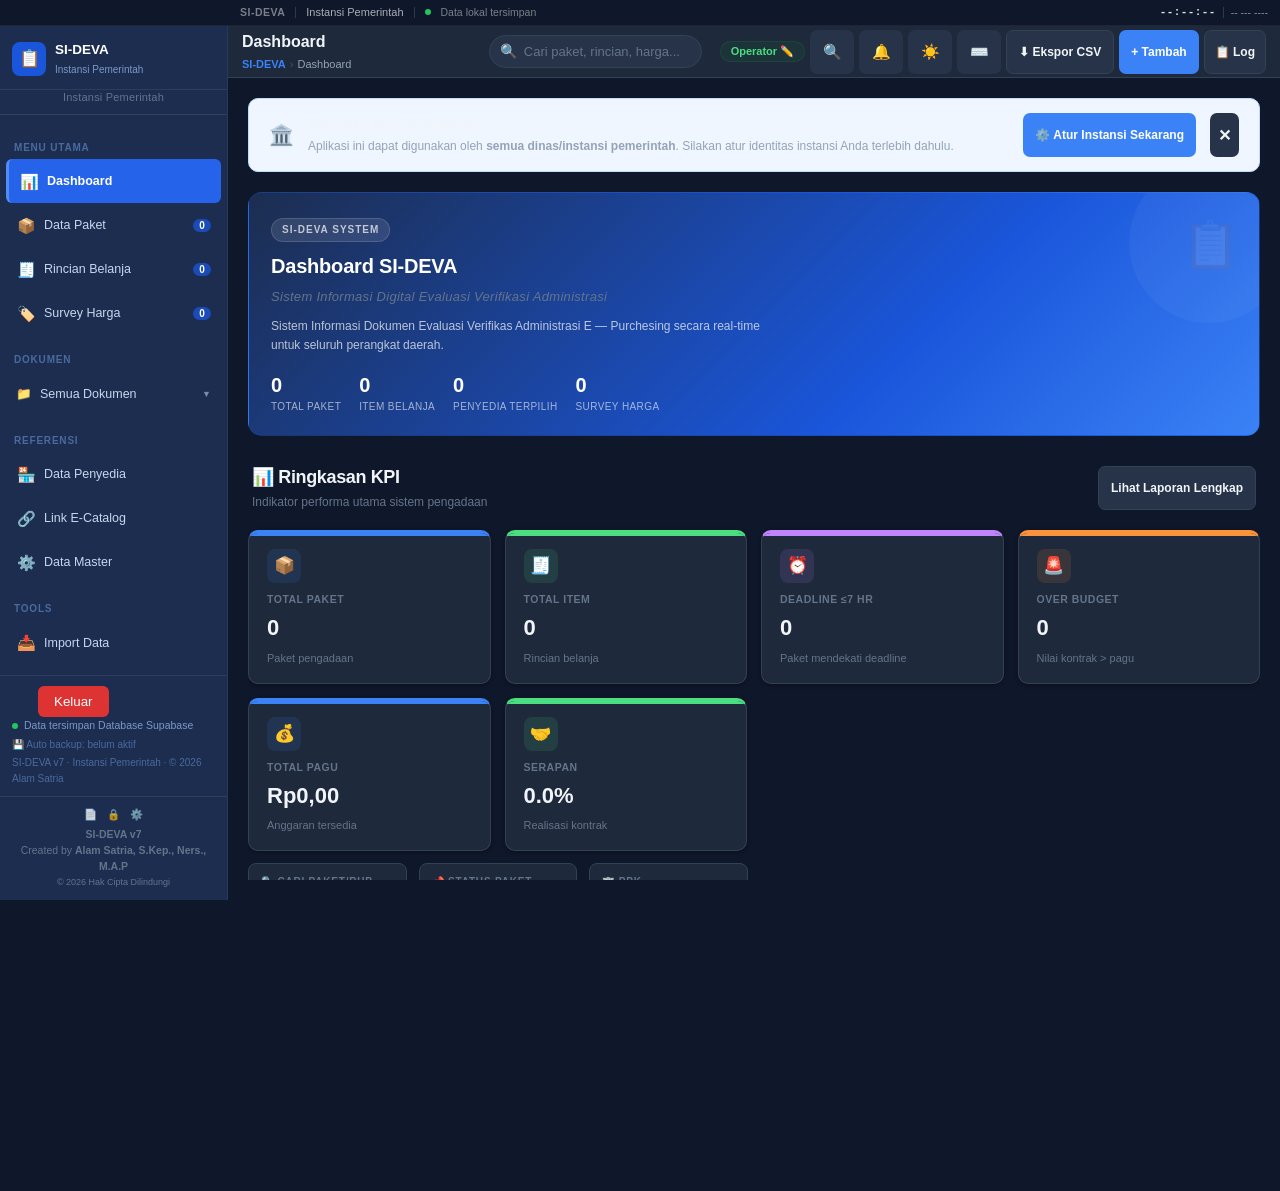
==== sideva-8/index.html @ c5cf5177 "Add files via upload" ====
<!DOCTYPE html>
<html lang="id">
<head>
  <meta charset="UTF-8">
  <meta name="viewport" content="width=device-width, initial-scale=1.0, viewport-fit=cover">
  <title>SI-DEVA — Sistem Informasi Digital Evaluasi Verifikasi Administrasi E-Purchesing</title>
  <link rel="icon" href="data:image/svg+xml,<svg xmlns='http://www.w3.org/2000/svg' viewBox='0 0 100 100'><text y='.9em' font-size='90'>📋</text></svg>">

  <!-- ── Google Fonts ───────────────────────────────────────── -->
  <link rel="preconnect" href="https://fonts.googleapis.com">
  <link rel="preconnect" href="https://fonts.gstatic.com" crossorigin>
  <link href="https://fonts.googleapis.com/css2?family=Cormorant+Garamond:ital,wght@0,300;0,400;0,500;0,600;0,700;1,400;1,600&family=Cinzel:wght@400;500;600;700;900&family=DM+Sans:ital,opsz,wght@0,9..40,300;0,9..40,400;0,9..40,500;0,9..40,600;1,9..40,300&family=JetBrains+Mono:wght@300;400;500&family=Plus+Jakarta+Sans:ital,wght@0,300;0,400;0,500;0,600;0,700;1,300;1,400;1,500;1,600;1,700&display=swap" rel="stylesheet">

  <!-- ── Third-party libs ───────────────────────────────────── -->
  <script src="https://cdn.jsdelivr.net/npm/chart.js@4.4.1/dist/chart.umd.min.js"></script>

  <!-- ── App stylesheet ────────────────────────────────────── -->
  <link rel="stylesheet" href="style.css">

<style>
/* ── Patch tambahan: stat-card color, action-btn, PPK modal fix ─ */
#stats-grid .stat-card:nth-child(4n+1) { border-top: 3px solid var(--accent-blue); }
#stats-grid .stat-card:nth-child(4n+2) { border-top: 3px solid var(--accent-green); }
#stats-grid .stat-card:nth-child(4n+3) { border-top: 3px solid var(--accent-purple); }
#stats-grid .stat-card:nth-child(4n+4) { border-top: 3px solid var(--accent-orange); }
#stats-grid > div {
  background: var(--surface); border-radius: var(--radius-lg);
  border: 1px solid var(--border); box-shadow: var(--shadow-sm);
  padding: 16px 18px; position: relative; overflow: hidden;
  -webkit-transition: box-shadow .18s ease, -webkit-transform .18s ease;
  transition: box-shadow .18s ease, transform .18s ease;
}
#stats-grid > div:hover { box-shadow: var(--shadow); -webkit-transform: translateY(-1px); transform: translateY(-1px); }
#stats-grid > div .stat-num, #stats-grid > div .stat-val,
#stats-grid > div [class*="num"], #stats-grid > div [class*="val"] {
  font-size: 22px !important; font-weight: 800 !important; color: var(--text) !important;
}
.hero-stat-num { font-family: var(--font-body); }
#recent-paket .recent-item, #recent-paket > div { padding: 10px 0; border-bottom: 1px solid var(--border); font-size: 12.5px; }
#bidang-summary .bidang-row, #bidang-summary > div { padding: 8px 0; border-bottom: 1px solid var(--border); display: flex; justify-content: space-between; font-size: 12.5px; }
.action-btn, button.btn-action {
  display: inline-flex; align-items: center; justify-content: center;
  width: 28px; height: 28px; border-radius: 6px;
  border: 1px solid var(--border); background: var(--surface);
  color: var(--text2); cursor: pointer; font-size: 13px; transition: all .15s ease;
}
.action-btn:hover { background: var(--surface3); }
.action-btn.danger:hover { background: var(--red-subtle); color: var(--red); border-color: var(--red); }
#tg-toggle-track { background: var(--border2) !important; }
#margin-dialog, .margin-dialog { background: var(--surface) !important; color: var(--text) !important; }
#modal-ppk {
  display: none; position: fixed; inset: 0; top: 0; right: 0; bottom: 0; left: 0;
  z-index: 1000; -webkit-overflow-scrolling: touch; overflow-y: auto;
  background: rgba(15,23,42,0.5); -webkit-backdrop-filter: blur(3px); backdrop-filter: blur(3px);
  align-items: flex-start; justify-content: center; padding: 20px 16px; box-sizing: border-box;
}
#modal-ppk.open { display: -webkit-flex; display: flex; }
#modal-ppk > .modal { width: 100%; max-width: 520px; margin: auto; box-sizing: border-box; max-height: calc(100vh - 40px); }
#modal-ppk .modal-body { overflow-y: auto; -webkit-overflow-scrolling: touch; }
#nomor-dialog { background: rgba(15,23,42,0.5) !important; }
#nomor-dialog > div { background: var(--surface) !important; color: var(--text) !important; border-radius: var(--radius-xl) !important; }
.doc-print-area, .cetak-area, [id*="content"] table { color: #111 !important; }
[title]:hover::after { content: none; }

/* ── Dashboard grid presisi 4 kolom ──────────────────────────── */
:root {
  --safe-top: env(safe-area-inset-top, 0px); --safe-bottom: env(safe-area-inset-bottom, 0px);
  --safe-left: env(safe-area-inset-left, 0px); --safe-right: env(safe-area-inset-right, 0px);
}
html, body { -webkit-text-size-adjust: 100%; -webkit-tap-highlight-color: transparent; overscroll-behavior-y: contain; }
.dashboard-filters {
  display: grid; grid-template-columns: repeat(6, minmax(0, 1fr));
  gap: 12px; margin-bottom: 18px; align-items: end;
}
.dashboard-filters .filter-card {
  background: var(--surface); border: 1px solid var(--border);
  border-radius: var(--radius-md, 8px); padding: 10px 12px; min-width: 0;
  display: flex; flex-direction: column; gap: 6px;
}
.dashboard-filters .filter-card .filter-label,
.dashboard-filters .filter-card label { font-size: 10px; font-weight: 700; letter-spacing: .08em; text-transform: uppercase; color: var(--text3, #64748b); }
.dashboard-filters .filter-card .form-control,
.dashboard-filters .filter-card select { width: 100%; height: 38px; font-size: 13px; -webkit-appearance: none; appearance: none; }
.dashboard-filters .filter-reset-btn { width: 100%; height: 38px; border-radius: 8px; font-size: 12px; font-weight: 700; cursor: pointer; touch-action: manipulation; }
#stats-grid { display: grid; grid-template-columns: repeat(4, minmax(0, 1fr)); gap: 14px; margin-bottom: 18px; }
#stats-grid > .stat-card, #stats-grid > div { min-height: 110px; display: flex; flex-direction: column; justify-content: center; padding: 16px 18px !important; border-radius: 10px; }
.chart-grid { display: grid; grid-template-columns: repeat(4, minmax(0, 1fr)); gap: 14px; margin-bottom: 18px; }
.chart-grid > .card { min-height: 320px; display: flex; flex-direction: column; }
.chart-grid .card-body { flex: 1; }
.chart-grid .chart-container { position: relative; width: 100%; height: 240px; }
.quick-menu-grid { display: grid; grid-template-columns: repeat(4, minmax(0, 1fr)); gap: 14px; margin-bottom: 18px; }

/* ── Dash Bottom — Detail Anggaran & Deadline ──────────────── */
.dash-bottom { margin-top: 28px; padding-top: 24px; border-top: 1px solid var(--border); }
.dash-bottom-title { font-size: 14px; font-weight: 800; letter-spacing: .04em; text-transform: uppercase; color: var(--text); margin: 0 0 14px; display: flex; align-items: center; gap: 8px; }
.dash-bottom-title::before { content: ""; width: 4px; height: 16px; background: var(--accent-blue, #2563eb); border-radius: 2px; }
.dash-bottom-filterbar { display: flex; flex-wrap: wrap; align-items: center; gap: 10px; background: var(--surface); border: 1px solid var(--border); border-radius: 10px; padding: 10px 14px; margin-bottom: 14px; }
.dash-bottom-filterbar select { height: 34px; font-size: 12px; padding: 0 28px 0 10px; border: 1px solid var(--border); border-radius: 6px; background: var(--surface); -webkit-appearance: none; appearance: none; min-width: 160px; }
.dash-bottom-filterbar .dbf-reset { height: 34px; padding: 0 14px; font-size: 11px; font-weight: 700; border: 1px solid var(--border); background: var(--surface); border-radius: 6px; cursor: pointer; }
.dash-bottom-filterbar .dbf-count { margin-left: auto; font-size: 11px; font-weight: 700; color: var(--text2); }
.dash-bottom-stats { display: grid; grid-template-columns: repeat(6, minmax(0, 1fr)); gap: 10px; margin-bottom: 14px; }
.dash-bottom-stats .dbs-card { background: var(--surface); border: 1px solid var(--border); border-radius: 8px; padding: 12px 14px; min-height: 70px; display: flex; flex-direction: column; justify-content: center; gap: 4px; }
.dash-bottom-stats .dbs-lbl { font-size: 9px; font-weight: 800; letter-spacing: .08em; text-transform: uppercase; color: var(--text3); }
.dash-bottom-stats .dbs-val { font-size: 14px; font-weight: 800; color: var(--text); font-variant-numeric: tabular-nums; }
.dash-bottom-stats .dbs-val.pos { color: #15803d; }
.dash-bottom-stats .dbs-val.neg { color: #b91c1c; }
.dash-bottom-chart { background: var(--surface); border: 1px solid var(--border); border-radius: 10px; padding: 16px; margin-bottom: 14px; }
.dash-bottom-chart .dbc-head { display: flex; align-items: center; justify-content: space-between; gap: 8px; margin-bottom: 12px; }
.dash-bottom-chart .dbc-title { font-size: 12px; font-weight: 800; letter-spacing: .04em; text-transform: uppercase; }
.dash-bottom-chart .dbc-canvas-wrap { position: relative; width: 100%; height: 280px; }
.dash-deadline { background: linear-gradient(135deg, #991b1b 0%, #7f1d1d 100%); color: #fff; border-radius: 12px; padding: 16px; box-shadow: 0 8px 24px -12px rgba(127,29,29,.5); }
.dash-deadline .dd-head { display: flex; align-items: center; gap: 8px; font-size: 12px; font-weight: 800; letter-spacing: .12em; text-transform: uppercase; padding-bottom: 10px; margin-bottom: 12px; border-bottom: 1px solid rgba(255,255,255,.15); }
.dash-deadline .dd-head .dd-dot { width: 8px; height: 8px; border-radius: 50%; background: #fff; animation: dd-pulse 1.6s ease-in-out infinite; }
@keyframes dd-pulse { 0%,100%{opacity:1;transform:scale(1);} 50%{opacity:.4;transform:scale(.85);} }
.dash-deadline .dd-grid { display: grid; grid-template-columns: repeat(3, minmax(0, 1fr)); gap: 8px; }
.dash-deadline .dd-item { display: flex; align-items: center; gap: 8px; background: rgba(255,255,255,.10); border: 1px solid rgba(255,255,255,.12); border-radius: 8px; padding: 8px 10px; font-size: 11px; font-weight: 600; cursor: pointer; transition: background .15s ease; min-width: 0; }
.dash-deadline .dd-item:hover { background: rgba(255,255,255,.18); }
.dash-deadline .dd-item.upcoming { background: #f59e0b; color: #1f2937; border-color: #f59e0b; }
.dash-deadline .dd-item .dd-badge { flex-shrink: 0; background: #fff; color: #991b1b; font-size: 9px; font-weight: 900; letter-spacing: .04em; padding: 3px 6px; border-radius: 4px; white-space: nowrap; }
.dash-deadline .dd-item.upcoming .dd-badge { background: #1f2937; color: #fff; }
.dash-deadline .dd-item .dd-name { overflow: hidden; text-overflow: ellipsis; white-space: nowrap; }
.dash-deadline .dd-empty { text-align: center; padding: 18px; font-size: 12px; opacity: .8; }

/* ── Responsive overrides ──────────────────────────────────── */
@media (max-width: 1024px) {
  .dashboard-filters { grid-template-columns: repeat(3, minmax(0,1fr)); }
  #stats-grid        { grid-template-columns: repeat(2, minmax(0,1fr)); }
  .chart-grid        { grid-template-columns: repeat(2, minmax(0,1fr)); }
  .quick-menu-grid   { grid-template-columns: repeat(2, minmax(0,1fr)); }
  .dash-bottom-stats { grid-template-columns: repeat(3, minmax(0,1fr)); }
  .dash-deadline .dd-grid { grid-template-columns: repeat(2, minmax(0,1fr)); }
}
@media (max-width: 640px) {
  .dashboard-filters { grid-template-columns: repeat(2, minmax(0,1fr)); gap: 8px; }
  .dashboard-filters .filter-card:last-child { grid-column: 1 / -1; }
  #stats-grid        { grid-template-columns: repeat(2, minmax(0,1fr)); gap: 10px; }
  #stats-grid > div  { min-height: 92px; padding: 12px 14px !important; }
  .chart-grid        { grid-template-columns: 1fr; }
  .chart-grid .chart-container { height: 220px; }
  .quick-menu-grid   { grid-template-columns: repeat(2, minmax(0,1fr)); gap: 10px; }
  .dash-bottom-stats { grid-template-columns: repeat(2, minmax(0,1fr)); }
  .dash-bottom-chart .dbc-canvas-wrap { height: 240px; }
  .dash-deadline .dd-grid { grid-template-columns: 1fr; }
}
@supports (padding: max(0px)) {
  .main, .main-content, main.main { padding-bottom: max(20px, var(--safe-bottom)) !important; }
}
@supports (-webkit-touch-callout: none) {
  select, input, textarea { font-size: 16px !important; }
  .dashboard-filters .filter-card .filter-label { font-size: 10px !important; }
}
@media (hover: none) and (pointer: coarse) {
  button, .nav-item, .quick-menu-card, .filter-reset-btn, .dbf-reset, .action-btn { min-height: 44px; }
}
body, .main, #page-dashboard { overflow-x: hidden; }
#page-dashboard { -webkit-overflow-scrolling: touch; }
</style>
</head>
<body>

<!-- ════════════════════════════════════════════════════════════
     TOAST CONTAINER
     ════════════════════════════════════════════════════════════ -->
<div class="toast-container" id="toastContainer"></div>

<!-- ══ STATUS BAR (jam, tanggal, instansi) ══════════════════════════ -->
<div id="status-bar">
  <div class="sb-left">
    <span class="sb-app-label">SI-DEVA</span>
    <div class="sb-separator"></div>
    <span class="sb-instansi" id="sb-instansi-label">Instansi Pemerintah</span>
    <div class="sb-separator"></div>
    <div class="sb-status-dot"></div>
    <span class="sb-storage-label">Data lokal tersimpan</span>
  </div>
  <div class="sb-right">
    <div class="sb-clock">
      <span class="sb-time" id="sb-time">--:--:--</span>
      <div class="sb-separator"></div>
      <span class="sb-date" id="sb-date">-- --- ----</span>
    </div>
  </div>
</div>

<!-- ════════════════════════════════════════════════════════════
     APP SHELL  (sidebar + main)
     ════════════════════════════════════════════════════════════ -->
<div class="app">

  <!-- ── SIDEBAR ──────────────────────────────────────────── -->
  <nav class="sidebar" id="sidebar">

    <!-- Brand / logo -->
    <div class="sidebar-brand">
      <div class="brand-icon">📋</div>
      <div class="brand-text">
        <div class="title">SI-DEVA</div>
        <div class="sub" id="brand-instansi">Instansi Pemerintah</div>
      </div>
    </div>

    <!-- Navigation -->
    <div class="sidebar-nav">

      <!-- Menu Utama -->
      <div class="nav-section-label">Menu Utama</div>
      <button class="nav-item active" onclick="showPage('dashboard')">
        <span class="icon">📊</span> Dashboard
      </button>
      <button class="nav-item" onclick="showPage('paket')">
        <span class="icon">📦</span> Data Paket
        <span class="nav-badge" id="badge-paket">0</span>
      </button>
      <button class="nav-item" onclick="showPage('rincian')">
        <span class="icon">🧾</span> Rincian Belanja
        <span class="nav-badge" id="badge-rincian">0</span>
      </button>
      <button class="nav-item" onclick="showPage('harga')">
        <span class="icon">🏷️</span> Survey Harga
        <span class="nav-badge" id="badge-harga">0</span>
      </button>

      <!-- Dokumen Pengadaan (collapsible) -->
      <div class="nav-section-label" style="margin-top:8px">Dokumen</div>
      <button class="nav-group-toggle" id="nav-toggle-dokumen" onclick="toggleNavGroup('dokumen')">
        <span class="icon">📁</span> Semua Dokumen
        <span class="toggle-arrow">▼</span>
      </button>
      <div class="nav-group-items" id="nav-group-dokumen">
        <button class="nav-item" onclick="showPage('evat')">
          <span class="icon">📄</span> EV_AT
        </button>
        <button class="nav-item" onclick="showPage('evhp')">
          <span class="icon">📑</span> EV_HP
        </button>
        <button class="nav-item" onclick="showPage('formspek')">
          <span class="icon">🧷</span> Form Spek
        </button>
        <button class="nav-item" onclick="showPage('formdpp')">
          <span class="icon">🧮</span> Form DPP
        </button>
        <button class="nav-item" onclick="showPage('nodis')">
          <span class="icon">📬</span> Nodis
        </button>
        <button class="nav-item" onclick="showPage('riviu')">
          <span class="icon">📝</span> Riviu
        </button>
        <button class="nav-item" onclick="showPage('penetapan')">
          <span class="icon">✅</span> F Penetapan
        </button>
        <button class="nav-item" onclick="showPage('idkb')">
          <span class="icon">🪪</span> F IDKB
        </button>
        <button class="nav-item" onclick="showPage('bahpe')">
          <span class="icon">📋</span> BAHPE
        </button>
        <button class="nav-item" onclick="showPage('sppbj')">
          <span class="icon">📨</span> SPPBJ
        </button>
      </div>

      <!-- Referensi -->
      <div class="nav-section-label" style="margin-top:8px">Referensi</div>
      <button class="nav-item" onclick="showPage('penyedia')">
        <span class="icon">🏪</span> Data Penyedia
      </button>
      <button class="nav-item" onclick="showPage('ecatalog')">
        <span class="icon">🔗</span> Link E-Catalog
      </button>
      <button class="nav-item" onclick="showPage('master')">
        <span class="icon">⚙️</span> Data Master
      </button>

      <!-- Tools -->
      <div class="nav-section-label" style="margin-top:8px">Tools</div>
      <button class="nav-item" onclick="showPage('import')">
        <span class="icon">📥</span> Import Data
      </button>
      <button class="nav-item" onclick="showPage('backup')">
        <span class="icon">💾</span> Backup / Restore
      </button>
      <button class="nav-item" onclick="showPage('pengaturan')">
        <span class="icon">🏛️</span> Pengaturan Instansi
      </button>

      <!-- Admin — hanya tampil untuk role admin -->
      <div class="nav-section-label admin-only" style="margin-top:8px">Admin</div>
      <button class="nav-item admin-only" onclick="showPage('opd-management')" title="Kelola OPD dan akses user">
        <span class="icon">🏢</span> Manajemen OPD
      </button>
      <button class="nav-item admin-only" id="nav-manajemen-user" onclick="showPage('manajemen-user')" title="Kelola akses user per OPD">
        <span class="icon">👥</span> Manajemen User
      </button>
      <button class="nav-item admin-only" id="nav-manajemen-akses" onclick="showPage('manajemen-akses')" title="Kelola roles, permissions, dan hak akses">
        <span class="icon">🛡️</span> Manajemen Akses
      </button>
      <button class="nav-item admin-only" id="nav-audit-log" onclick="showPage('audit-log')" title="Riwayat aktivitas sistem">
        <span class="icon">📋</span> Audit Log
      </button>

    </div><!-- /sidebar-nav -->

    <!-- Footer sidebar -->
    <div class="sidebar-footer">
      <button id="logout-btn" style="background:#d33; color:white; border:none; padding:8px 16px; border-radius:6px;">Keluar</button>
      </button>
      <div class="sidebar-status"><span class="status-dot"></span> Data tersimpan Database Supabase</div>
      <div id="auto-backup-status">💾 Auto backup: belum aktif</div>
      <div class="sidebar-footer-ver" id="footer-instansi">SI-DEVA v5 · Instansi Pemerintah</div>
    </div>

  </nav><!-- /sidebar -->

  <!-- Sidebar overlay (mobile) -->
  <div id="sidebar-overlay"></div>


  <!-- ── MAIN AREA ──────────────────────────────────────────── -->
  <main class="main">

    <!-- ── Topbar ─────────────────────────────────────────── -->
    <div class="topbar">

      <!-- Hamburger (mobile only) -->
      <button id="sidebar-toggle" class="btn btn-ghost btn-icon"
        style="display:none;margin-right:4px;"
        aria-label="Buka menu"
        aria-controls="sidebar"
        aria-expanded="false">
        <svg width="18" height="18" viewBox="0 0 18 18" fill="none"
          stroke="currentColor" stroke-width="1.8" stroke-linecap="round">
          <line x1="2" y1="4.5"  x2="16" y2="4.5"/>
          <line x1="2" y1="9"    x2="16" y2="9"/>
          <line x1="2" y1="13.5" x2="16" y2="13.5"/>
        </svg>
      </button>

      <!-- Title + breadcrumb -->
      <div style="display:flex;flex-direction:column;gap:2px;flex:1;min-width:0;">
        <div class="topbar-title" id="topbar-title">Dashboard</div>
        <div class="topbar-breadcrumb">
          <span class="bc-root">SI-DEVA</span>
          <span class="bc-sep">›</span>
          <span class="bc-cur" id="topbar-breadcrumb-cur">Dashboard</span>
        </div>
      </div>

      <!-- TAMBAHKAN DI SINI -->
      <div id="opd-selector-container" style="margin-right: 10px;"></div>

      <!-- topbar-meta (jam/tanggal) dipindah ke status bar -->

      <!-- Action buttons -->
      <div class="topbar-actions">
        <button class="btn btn-ghost btn-icon"
          onclick="openGlobalSearch()"
          title="Pencarian Global (Ctrl+K)"
          style="font-size:15px">🔍</button>

        <div class="notif-btn-wrap">
          <button class="btn btn-ghost btn-icon"
            onclick="toggleNotifPanel()"
            id="notif-btn"
            title="Notifikasi"
            style="font-size:15px">🔔</button>
          <div class="notif-badge" id="notif-badge" style="display:none">0</div>
        </div>

        <button class="btn btn-ghost btn-icon"
          onclick="toggleTheme()"
          id="theme-btn"
          title="Toggle Tema (Ctrl+Shift+L)"
          style="font-size:15px">☀️</button>

        <button class="btn btn-ghost btn-icon"
          onclick="openShortcutModal()"
          title="Keyboard Shortcut (?)"
          style="font-size:15px">⌨️</button>

        <button class="btn btn-secondary btn-sm"
          onclick="exportCurrentView()">⬇ Ekspor CSV</button>

        <button class="btn btn-pdf btn-sm"
          id="topbar-print-btn"
          onclick="printCurrentDoc()"
          title="Cetak / Simpan PDF"
          style="display:none">🖨️ PDF</button>

        <button class="btn btn-primary btn-sm"
          onclick="openAddModal()">+ Tambah</button>
      </div>

    </div><!-- /topbar -->


    <!-- ── Content area ───────────────────────────────────── -->
    <div class="content">

      <!-- Banner: setup instansi (tampil jika belum dikonfigurasi) -->
      <div id="setup-banner" style="display:none;align-items:center;gap:14px;background:linear-gradient(135deg,rgba(201,168,76,0.15),rgba(201,168,76,0.05));border:1px solid var(--border2);border-radius:var(--radius-lg);padding:14px 20px;margin-bottom:20px;flex-wrap:wrap;">
        <span style="font-size:20px">🏛️</span>
        <div style="flex:1;min-width:200px;">
          <div style="font-size:13px;font-weight:600;color:var(--gold-light);font-family:var(--font-display);">Selamat datang di SI-DEVA!</div>
          <div style="font-size:12px;color:var(--text2);margin-top:2px;">Aplikasi ini dapat digunakan oleh <strong>semua dinas/instansi pemerintah</strong>. Silakan atur identitas instansi Anda terlebih dahulu.</div>
        </div>
        <button class="btn btn-primary btn-sm"
          onclick="showPage('pengaturan')">⚙️ Atur Instansi Sekarang</button>
        <button class="btn btn-ghost btn-sm"
          onclick="document.getElementById('setup-banner').style.display='none'"
          style="font-size:16px;padding:4px 8px;">✕</button>
      </div>


      
<!-- ═══ PAGE: DASHBOARD ═══ -->
<div class="page active" id="page-dashboard">

  <!-- ══ HERO ══════════════════════════════════════════════════════ -->
  <div class="hero-dashboard">
    <div class="hero-badge">SI-DEVA System</div>
    <div class="hero-title">Dashboard SI-DEVA</div>
    <div class="hero-subtitle" id="hero-subtitle">Sistem Informasi Digital Evaluasi, Verifikasi Administrasi E-Purchesing secara real-time untuk seluruh perangkat daerah.</div>
    <div class="hero-icon">📋</div>
    <div class="hero-stats-bar" id="hero-stats-bar">
      <div class="hero-stat-item">
        <span class="hero-stat-num" id="hero-total-paket">—</span>
        <span class="hero-stat-lbl">Total Paket</span>
      </div>
      <div class="hero-stat-item">
        <span class="hero-stat-num" id="hero-total-item">—</span>
        <span class="hero-stat-lbl">Item Belanja</span>
      </div>
      <div class="hero-stat-item">
        <span class="hero-stat-num" id="hero-total-penyedia">—</span>
        <span class="hero-stat-lbl">Penyedia Terpilih</span>
      </div>
      <div class="hero-stat-item">
        <span class="hero-stat-num" id="hero-total-harga">—</span>
        <span class="hero-stat-lbl">Survey Harga</span>
      </div>
    </div>
  </div>
  <!-- Panel Reminder (peringatan) -->
<div id="dashboard-reminder-panel" style="display:none; margin-bottom: 20px;"></div>

  <!-- ══ KPI CARDS ═════════════════════════════════════════════════ -->
  <div class="section-header">
    <div>
      <h2>📊 Ringkasan KPI</h2>
      <p>Indikator performa utama sistem pengadaan</p>
    </div>
    <button class="btn btn-secondary btn-sm" onclick="showPage('laporan')">Lihat Laporan Lengkap</button>
  </div>
  <div class="stats-grid" id="stats-grid">
    <div class="stat-card">
      <div class="stat-icon-wrap">🚀</div>
      <span class="stat-label">Paket Aktif</span>
      <span class="stat-value" id="kpi-paket-aktif">0</span>
      <span class="stat-sub">Paket sedang diproses</span>
    </div>
    <div class="stat-card">
      <div class="stat-icon-wrap">💰</div>
      <span class="stat-label">Total Anggaran</span>
      <span class="stat-value" id="kpi-total-anggaran">Rp 0</span>
      <span class="stat-sub">Akumulasi pagu tahun ini</span>
    </div>
    <div class="stat-card">
      <div class="stat-icon-wrap">✅</div>
      <span class="stat-label">Paket Persetujuan</span>
      <span class="stat-value" id="kpi-paket-setuju">0</span>
      <span class="stat-sub">Menunggu verifikasi</span>
    </div>
    <div class="stat-card">
      <div class="stat-icon-wrap">📈</div>
      <span class="stat-label">Paket On-Track</span>
      <span class="stat-value" id="kpi-paket-ontrack">0%</span>
      <span class="stat-sub">Kesesuaian jadwal</span>
    </div>
  </div>

  <!-- Filter Dashboard Tambahan -->
  <div class="dashboard-filters" style="margin-bottom: 20px;">
  <div class="filter-card">
    <label>🔍 Cari Paket/RUP</label>
    <input type="text" id="dash-search-paket" placeholder="Cepat..." class="form-control" oninput="filterDashboardSearch()">
  </div>
  <div class="filter-card">
    <label>📌 Status Paket</label>
    <select id="dash-filter-status" class="filter-select" onchange="applyDashboardFilters()">
      <option value="">Semua</option>
      <option value="near">Mendekati deadline (≤7 hr)</option>
      <option value="overdue">Melewati deadline</option>
      <option value="overbudget">Over budget</option>
    </select>
  </div>
  <div class="filter-card">
    <label>🏢 PPK</label>
    <select id="dash-filter-ppk" class="filter-select" onchange="applyDashboardFilters()">
      <option value="">Semua PPK</option>
    </select>
  </div>
  <div class="filter-card">
    <button class="filter-reset-btn" onclick="resetDashboardFilters()">Reset Filter</button>
  </div>
  </div>

  <!-- ══ AKSES CEPAT ════════════════════════════════════════════════ -->
  <div class="section-header">
    <div>
      <h2>⚡ Akses Cepat</h2>
      <p>Menu pintasan untuk operasional harian</p>
    </div>
  </div>
  <div class="quick-menu-grid">
    <div class="quick-menu-card" onclick="showPage('paket')">
      <span class="qm-icon">📦</span>
      <h3>Data Paket</h3>
      <p>Kelola seluruh paket pengadaan, pagu anggaran, dan penempatan bidang.</p>
    </div>
    <div class="quick-menu-card" onclick="showPage('harga')">
      <span class="qm-icon">🏷️</span>
      <h3>Survey Harga</h3>
      <p>Monitoring referensi harga pasar dan evaluasi perbandingan e-catalog.</p>
    </div>
    <div class="quick-menu-card" onclick="showPage('riviu')">
      <span class="qm-icon">📝</span>
      <h3>Riviu Dokumen</h3>
      <p>Validasi spesifikasi teknis dan kelayakan dokumen kontrak pengadaan.</p>
    </div>
    <div class="quick-menu-card" onclick="showPage('formdpp')">
      <span class="qm-icon">🧮</span>
      <h3>Form DPP</h3>
      <p>Penyusunan Dokumen Persiapan Pengadaan secara digital &amp; terstruktur.</p>
    </div>
  </div>

  <!-- Quick Action Bar -->
  <div class="quick-action-bar" style="display: flex; gap: 12px; margin-bottom: 20px; flex-wrap: wrap;">
    <button class="btn btn-primary" onclick="quickAddPaket()">➕ Buat Paket Baru</button>
    <button class="btn btn-secondary" onclick="quickInputHarga()">🏷️ Input Survey Harga</button>
    <button class="btn btn-secondary" onclick="showPage('laporan')">📊 Buka Laporan Realisasi</button>
  </div>

  <!-- ══ ANALISIS VISUAL ════════════════════════════════════════════ -->
  <div class="section-header">
    <div>
      <h2>📈 Analisis Visual</h2>
      <p>Grafik distribusi dan statistik real-time</p>
    </div>
    <button class="btn btn-ghost btn-sm" onclick="renderDashboard()">🔄 Refresh Grafik</button>
  </div>
  <div class="chart-grid">
    <div class="card">
      <div class="card-header">
        <div class="card-title">📊 Distribusi Anggaran per Bidang</div>
        <button class="btn btn-ghost btn-icon btn-sm" onclick="showPage('rincian')">🔍</button>
      </div>
      <div class="card-body"><div class="chart-container"><canvas id="chart-bidang-pie"></canvas></div></div>
    </div>
    <div class="card">
      <div class="card-header">
        <div class="card-title">📈 Total Belanja per Bulan</div>
        <button class="btn btn-ghost btn-icon btn-sm" onclick="showPage('laporan')">📊</button>
      </div>
      <div class="card-body"><div class="chart-container"><canvas id="chart-monthly-bar"></canvas></div></div>
    </div>
    <div class="card">
      <div class="card-header">
        <div class="card-title">🏪 Top 5 Penyedia</div>
        <button class="btn btn-ghost btn-icon btn-sm" onclick="showPage('penyedia')">🏪</button>
      </div>
      <div class="card-body"><div class="chart-container"><canvas id="chart-penyedia-bar"></canvas></div></div>
    </div>
    <div class="card">
      <div class="card-header">
        <div class="card-title">📦 Status Paket</div>
        <button class="btn btn-ghost btn-icon btn-sm" onclick="showPage('paket')">📦</button>
      </div>
      <div class="card-body"><div class="chart-container"><canvas id="chart-status-doughnut"></canvas></div></div>
    </div>
  </div>

  <!-- ══ PAKET TERBARU & RINGKASAN BIDANG ══════════════════════════ -->
  <div class="dashboard-grid mt-24">
    <div class="card">
      <div class="card-header">
        <div class="card-title">📦 Paket Terbaru</div>
        <button class="btn btn-secondary btn-sm" onclick="showPage('paket')">Lihat Semua</button>
      </div>
      <div class="card-body" id="recent-paket" style="padding:0"></div>
    </div>
    <div class="card">
      <div class="card-header">
        <div class="card-title">📊 Ringkasan Bidang</div>
        <button class="btn btn-secondary btn-sm" onclick="showPage('master')">Kelola</button>
      </div>
      <div class="card-body" id="bidang-summary"></div>
    </div>
  </div>

  <!-- Filter tersembunyi untuk kompatibilitas JS yang memanggil applyDashboardFilters() -->
  <div style="display:none" aria-hidden="true">
    <select id="dash-filter-bidang" onchange="applyDashboardFilters()"><option value="">Semua Bidang</option></select>
    <select id="dash-filter-rekening" onchange="applyDashboardFilters()"><option value="">Semua Mata Anggaran</option></select>
    <select id="dash-filter-penyedia" onchange="applyDashboardFilters()"><option value="">Semua Penyedia</option></select>
    <select id="dash-filter-bulan" onchange="applyDashboardFilters()"><option value="">Semua Bulan</option></select>
    <select id="dash-filter-triwulan" onchange="applyDashboardFilters()"><option value="">Semua Triwulan</option></select>
  </div>

  <!-- ══ DETAIL ANGGARAN & DEADLINE (dari referensi 1) ══════════════ -->
  <section class="dash-bottom" id="dash-bottom-section">
    <h2 class="dash-bottom-title">Detail Anggaran &amp; Deadline</h2>

    <!-- Filter ringkas -->
    <div class="dash-bottom-filterbar">
      <span style="font-size:11px;font-weight:700;color:var(--text2);">🔍 Filter:</span>
      <select id="dash-bot-filter-bidang" onchange="renderDashBottom()"><option value="">— Semua Bidang —</option></select>
      <select id="dash-bot-filter-rekening" onchange="renderDashBottom()"><option value="">— Semua Rekening —</option></select>
      <button class="dbf-reset" onclick="resetDashBottomFilters()">✕ Reset</button>
      <span class="dbf-count" id="dash-bot-count">0 paket</span>
    </div>

    <!-- 6 Stat ringkas -->
    <div class="dash-bottom-stats" id="dash-bot-stats">
      <div class="dbs-card"><div class="dbs-lbl">Paket</div><div class="dbs-val" id="dbs-paket">0</div></div>
      <div class="dbs-card"><div class="dbs-lbl">Total Pagu</div><div class="dbs-val" id="dbs-pagu">Rp 0</div></div>
      <div class="dbs-card"><div class="dbs-lbl">Nilai Kontrak</div><div class="dbs-val" id="dbs-kontrak">Rp 0</div></div>
      <div class="dbs-card"><div class="dbs-lbl">Rincian Belanja</div><div class="dbs-val" id="dbs-rincian">Rp 0</div></div>
      <div class="dbs-card"><div class="dbs-lbl">Serapan</div><div class="dbs-val pos" id="dbs-serapan">0%</div></div>
      <div class="dbs-card"><div class="dbs-lbl">Efisiensi</div><div class="dbs-val pos" id="dbs-efisiensi">Rp 0</div></div>
    </div>

    <!-- Chart Pagu vs Kontrak per Bidang (detail) -->
    <div class="dash-bottom-chart">
      <div class="dbc-head">
        <div class="dbc-title">📊 Pagu vs Kontrak per Bidang</div>
        <div style="display:flex;gap:14px;font-size:11px;">
          <span style="display:inline-flex;align-items:center;gap:6px;"><span style="width:10px;height:10px;background:rgba(99,102,241,.55);border-radius:2px;"></span>Pagu Anggaran</span>
          <span style="display:inline-flex;align-items:center;gap:6px;"><span style="width:10px;height:10px;background:rgba(34,197,94,.65);border-radius:2px;"></span>Nilai Kontrak</span>
        </div>
      </div>
      <div class="dbc-canvas-wrap"><canvas id="chart-dash-pagu-kontrak"></canvas></div>
    </div>

    <!-- Deadline panel merah -->
    <div class="dash-deadline" id="dash-deadline-panel">
      <div class="dd-head">
        <span class="dd-dot"></span>
        <span>Deadline Paket</span>
        <span style="margin-left:auto;font-size:10px;letter-spacing:.08em;opacity:.8;" id="dd-count-label">0 item</span>
      </div>
      <div class="dd-grid" id="dash-deadline-list"></div>
    </div>
  </section>
</div>
  
<!-- ═══ PAGE: PAKET ═══ -->
<div class="page" id="page-paket">
<!-- ═══════════════════════════════════════════════════════════
     DATA PAKET PENGADAAN — SI-DEVA v5
     ═══════════════════════════════════════════════════════════ -->

<div class="table-container">

  <!-- ── HEADER: Judul + Filter + Cari ──────────────────────── -->
  <div class="table-header">
    <div class="table-header-title">📦 Data Paket Pengadaan</div>
    <div class="search-bar">
      <div class="search-wrap">
        <span class="search-icon">🔍</span>
        <input type="text" id="search-paket"
          placeholder="Cari nama paket, RUP…"
          oninput="filterPaket()">
      </div>
      <select class="filter-select" id="filter-rup-paket" onchange="filterPaket()">
        <option value="">Semua No RUP</option>
      </select>
      <select class="filter-select" id="filter-bidang-paket" onchange="filterPaket()">
        <option value="">Semua Bidang</option>
      </select>
      <select class="filter-select" id="filter-rek-paket" onchange="filterPaket()">
        <option value="">Semua Rekening</option>
      </select>
    </div>
  </div>

  <!-- ── TABEL ───────────────────────────────────────────────── -->
  <div class="table-wrap">
    <table>
      <thead id="thead-paket">
        <tr>
          <th class="no-col"              onclick="sortTable('paket','noPaket')">No</th>
          <th                             onclick="sortTable('paket','namaPaket')">Nama Paket</th>
          <th                             onclick="sortTable('paket','rup')">RUP</th>
          <th                             onclick="sortTable('paket','bidang')">Bidang</th>
          <th                             onclick="sortTable('paket','paguAnggaran')">Pagu (Rp)</th>
          <th                             onclick="sortTable('paket','masaKerja')">Masa</th>
          <th                             onclick="sortTable('paket','tanggalPesanan')">Tgl Pesanan</th>
          <th                             onclick="sortTable('paket','tanggalSelesai')">Tgl Selesai</th>
          <th>Status</th>
          <th>Aksi</th>
        </tr>
      </thead>
      <tbody id="tbody-paket"></tbody>
    </table>
  </div>

  <!-- ── FOOTER: Info + Paginasi ────────────────────────────── -->
  <div class="table-footer">
    <div class="table-info" id="info-paket"></div>
    <div class="pagination" id="pag-paket"></div>
  </div>

</div>
</div>

<!-- ═══ PAGE: RINCIAN ═══ -->
<div class="page" id="page-rincian">
<!-- ═══════════════════════════════════════════════════════════
     RINCIAN BELANJA — SI-DEVA v5
     ═══════════════════════════════════════════════════════════ -->

<div class="table-container">

  <!-- ── HEADER: Judul + Filter + Cari ──────────────────────── -->
  <div class="table-header">
    <div class="table-header-title">🧾 Rincian Belanja</div>
    <div class="search-bar">
      <div class="search-wrap">
        <span class="search-icon">🔍</span>
        <input type="text" id="search-rincian"
          placeholder="Cari item barang…"
          oninput="filterRincian()">
      </div>
      <div class="search-wrap" style="min-width:170px;">
        <span class="search-icon">🔎</span>
        <input type="text" id="filter-rup-rincian"
          placeholder="Cari No RUP…"
          oninput="filterRincian()"
          style="padding-left:28px;">
      </div>
      <select class="filter-select" id="filter-rupdd-rincian" onchange="filterRincian()" style="min-width:210px;">
        <option value="">— Pilih RUP + Paket —</option>
      </select>
      <select class="filter-select" id="filter-satuan-rincian" onchange="filterRincian()">
        <option value="">Semua Satuan</option>
      </select>
    </div>
  </div>

  <!-- ── TABEL ───────────────────────────────────────────────── -->
  <div class="table-wrap">
    <table>
      <thead>
        <tr>
          <th class="no-col" onclick="sortTable('rincian','no')">No</th>
          <th onclick="sortTable('rincian','rup')">RUP</th>
          <th onclick="sortTable('rincian','itemBarang')">Item Barang &amp; Spek</th>
          <th onclick="sortTable('rincian','vol')">Vol</th>
          <th onclick="sortTable('rincian','satuan')">Satuan</th>
          <th onclick="sortTable('rincian','hargaSatuan')">Harga Satuan</th>
          <th onclick="sortTable('rincian','jumlah')">Jumlah (Rp)</th>
          <th onclick="sortTable('rincian','user')">User</th>
          <th>Aksi</th>
        </tr>
      </thead>
      <tbody id="tbody-rincian"></tbody>
    </table>
  </div>

  <!-- ── FOOTER: Info + Paginasi ────────────────────────────── -->
  <div class="table-footer">
    <div class="table-info" id="info-rincian"></div>
    <div class="pagination" id="pag-rincian"></div>
  </div>

</div>
</div>

<!-- ═══ PAGE: HARGA ═══ -->
<div class="page" id="page-harga">
<!-- ═══════════════════════════════════════════════════════════
     SURVEY HARGA E-KATALOG — SI-DEVA v5
     ═══════════════════════════════════════════════════════════ -->

<div class="table-container">

  <!-- ── HEADER: Judul + Filter + Cari ──────────────────────── -->
  <div class="table-header">
    <div class="table-header-title">🏷️ Survey Harga E-Katalog</div>
    <div class="search-bar">
      <div class="search-wrap">
        <span class="search-icon">🔍</span>
        <input type="text" id="search-harga"
          placeholder="Cari produk, penyedia…"
          oninput="filterHarga()">
      </div>
      <div class="search-wrap" style="min-width:170px;">
        <span class="search-icon">🔎</span>
        <input type="text" id="filter-rup-harga"
          placeholder="Cari No RUP…"
          oninput="filterHarga()"
          style="padding-left:28px;">
      </div>
      <select class="filter-select" id="filter-rupdd-harga" onchange="filterHarga()" style="min-width:210px;">
        <option value="">— Pilih RUP + Paket —</option>
      </select>
    </div>
  </div>

  <!-- ── TABEL ───────────────────────────────────────────────── -->
  <div class="table-wrap">
    <table>
      <thead>
        <tr>
          <th onclick="sortTable('harga','rup')">RUP</th>
          <th onclick="sortTable('harga','namaItem')">Item Barang</th>
          <th onclick="sortTable('harga','namaProduk')">Nama Produk</th>
          <th onclick="sortTable('harga','namaPenyedia')">Penyedia</th>
          <th onclick="sortTable('harga','qty')">Qty</th>
          <th onclick="sortTable('harga','hargaTayang')">Harga Tayang</th>
          <th onclick="sortTable('harga','totalHarga')">Total</th>
          <th onclick="sortTable('harga','statusPajak')">Pajak</th>
          <th onclick="sortTable('harga','statusKatalog')">Status</th>
          <th onclick="sortTable('harga','negoFinal')">Nego Final</th>
          <th>Aksi</th>
        </tr>
      </thead>
      <tbody id="tbody-harga"></tbody>
    </table>
  </div>

  <!-- ── FOOTER: Info + Paginasi ────────────────────────────── -->
  <div class="table-footer">
    <div class="table-info" id="info-harga"></div>
    <div class="pagination" id="pag-harga"></div>
  </div>

</div>
</div>

<!-- ═══ PAGE: PENYEDIA ═══ -->
<div class="page" id="page-penyedia">
<!-- ═══════════════════════════════════════════════════════════
     DATA REFERENSI PENYEDIA — SI-DEVA v5
     ═══════════════════════════════════════════════════════════ -->

<div class="table-container">

  <!-- ── HEADER: Judul + Filter + Cari ──────────────────────── -->
  <div class="table-header">
    <div class="table-header-title">🏪 Data Referensi Penyedia</div>
    <div class="search-bar">
      <div class="search-wrap">
        <span class="search-icon">🔍</span>
        <input type="text" id="search-penyedia"
          placeholder="Cari penyedia, alamat…"
          oninput="filterPenyedia()">
      </div>
      <select class="filter-select" id="filter-tipe-penyedia" onchange="filterPenyedia()">
        <option value="">Semua Tipe</option>
        <option value="UMKM">UMKM</option>
        <option value="Non-UMKM">Non-UMKM</option>
      </select>
    </div>
  </div>

  <!-- ── TABEL ───────────────────────────────────────────────── -->
  <div class="table-wrap">
    <table>
      <thead>
        <tr>
          <th class="no-col" onclick="sortTable('penyedia','no')">No</th>
          <th onclick="sortTable('penyedia','namaPenyedia')">Nama Penyedia</th>
          <th onclick="sortTable('penyedia','alamat')">Alamat</th>
          <th onclick="sortTable('penyedia','bentukUsaha')">Bentuk Usaha</th>
          <th onclick="sortTable('penyedia','status')">Status</th>
          <th onclick="sortTable('penyedia','tipe')">Tipe</th>
          <th>Link</th>
          <th>Aksi</th>
        </tr>
      </thead>
      <tbody id="tbody-penyedia"></tbody>
    </table>
  </div>

  <!-- ── FOOTER: Info + Paginasi ────────────────────────────── -->
  <div class="table-footer">
    <div class="table-info" id="info-penyedia"></div>
    <div class="pagination" id="pag-penyedia"></div>
  </div>

</div>
</div>

<!-- ═══ PAGE: ECATALOG ═══ -->
<div class="page" id="page-ecatalog">
<!-- ═══════════════════════════════════════════════════════════
     E-CATALOG — Referensi Link E-Catalog — SI-DEVA v5
     ═══════════════════════════════════════════════════════════ -->

<div class="table-container">

  <!-- ── HEADER: Judul + Cari + Tambah ──────────────────────── -->
  <div class="table-header">
    <div class="table-header-title">🔗 Referensi Link E-Catalog</div>
    <div class="search-bar">
      <div class="search-wrap">
        <span class="search-icon">🔍</span>
        <input type="text" id="search-ecatalog"
          placeholder="Cari jenis belanja…"
          oninput="filterEcatalog()">
      </div>
    </div>
    <div style="margin-left:auto;">
      <button class="btn btn-primary btn-sm" onclick="openEcatalogModal()">+ Tambah</button>
    </div>
  </div>

  <!-- ── TABEL ───────────────────────────────────────────────── -->
  <div class="table-wrap">
    <table>
      <thead>
        <tr>
          <th class="no-col">No</th>
          <th>Jenis Belanja</th>
          <th>Link Referensi E-Catalog</th>
          <th>Aksi</th>
        </tr>
      </thead>
      <tbody id="tbody-ecatalog"></tbody>
    </table>
  </div>

  <!-- ── FOOTER: Info jumlah data ───────────────────────────── -->
  <div class="table-footer">
    <div class="table-info" id="info-ecatalog"></div>
  </div>

</div>
</div>

<!-- ═══ PAGE: MASTER ═══ -->
<div class="page" id="page-master">
<!-- ═══════════════════════════════════════════════════════════
     DATA MASTER — SI-DEVA v5
     Tab: Bidang · OPD · Kode Rekening · PPK · Pejabat Pengadaan
     ═══════════════════════════════════════════════════════════ -->

<!-- ── TAB NAVIGATION ───────────────────────────────────────── -->
<div class="tabs">
  <button class="tab-btn active" onclick="showTab('tab-bidang', this)">Bidang</button>
<button class="tab-btn" onclick="showTab('tab-opd', this)">OPD</button>
<button class="tab-btn" onclick="showTab('tab-rekening', this)">Kode Rekening</button>
<button class="tab-btn" onclick="showTab('tab-ppk', this)">PPK</button>
<button class="tab-btn" onclick="showTab('tab-pejabat-pengadaan', this)">Pejabat Pengadaan</button>
</div>

<!-- ── TAB: BIDANG ───────────────────────────────────────────── -->
<div class="tab-pane active" id="tab-bidang">
  <div class="table-container">
    <div class="table-header">
      <div class="table-header-title">Data Bidang</div>
      <div class="master-action-bar">
        <button class="btn btn-primary btn-sm" onclick="openMasterModal('bidang')">+ Tambah</button>
      </div>
    </div>
    <div class="table-wrap">
      <table>
        <thead>
          <tr>
            <th>Bidang</th>
            <th>Nama Jabatan</th>
            <th>Kepala Bidang</th>
            <th>NIP</th>
            <th>Aksi</th>
          </tr>
        </thead>
        <tbody id="tbody-bidang"></tbody>
      </table>
    </div>
  </div>
</div>

<!-- ── TAB: OPD ──────────────────────────────────────────────── -->
<div class="tab-pane" id="tab-opd">
  <div class="table-container">
    <div class="table-header">
      <div class="table-header-title">Data OPD</div>
      <div class="master-action-bar">
        <button class="btn btn-primary btn-sm" onclick="openMasterModal('opd')">+ Tambah</button>
      </div>
    </div>
    <div class="table-wrap">
      <table>
        <thead>
          <tr>
            <th>Nama OPD</th>
            <th>Aksi</th>
          </tr>
        </thead>
        <tbody id="tbody-opd"></tbody>
      </table>
    </div>
  </div>
</div>

<!-- ── TAB: KODE REKENING ────────────────────────────────────── -->
<div class="tab-pane" id="tab-rekening">
  <div class="table-container">
    <div class="table-header">
      <div class="table-header-title">Kode Rekening Belanja</div>
      <div class="master-action-bar">
        <button class="btn btn-primary btn-sm" onclick="openMasterModal('rekening')">+ Tambah</button>
      </div>
    </div>
    <div class="table-wrap">
      <table>
        <thead>
          <tr>
            <th>Kode Rekening</th>
            <th>Link E-Katalog</th>
            <th>Aksi</th>
          </tr>
        </thead>
        <tbody id="tbody-rekening"></tbody>
      </table>
    </div>
  </div>
</div>

<!-- ── TAB: PPK ──────────────────────────────────────────────── -->
<div class="tab-pane" id="tab-ppk">
  <div class="table-container">
    <div class="table-header">
      <div class="table-header-title">Pejabat Pembuat Komitmen (PPK)</div>
      <div class="master-action-bar">
        <button class="btn btn-primary btn-sm" onclick="openMasterModal('ppk')">+ Tambah</button>
      </div>
    </div>
    <div class="table-wrap">
      <table>
        <thead>
          <tr>
            <th>Nama PPK</th>
            <th>NIP</th>
            <th>Jabatan</th>
            <th style="text-align:center;">Scan TTD</th>
            <th style="text-align:center;">Cap/Stempel</th>
            <th>Aksi</th>
          </tr>
        </thead>
        <tbody id="tbody-ppk"></tbody>
      </table>
    </div>
  </div>
</div>

<!-- ── TAB: PEJABAT PENGADAAN ────────────────────────────────── -->
<div class="tab-pane" id="tab-pejabat-pengadaan">
  <div class="table-container">
    <div class="table-header">
      <div class="table-header-title">Pejabat Pengadaan</div>
      <div class="master-action-bar">
        <button class="btn btn-primary btn-sm" onclick="openMasterModal('pejabatPengadaan')">+ Tambah</button>
      </div>
    </div>
    <div class="table-wrap">
      <table>
        <thead>
          <tr>
            <th>Nama Pejabat</th>
            <th>NIP</th>
            <th>Jabatan</th>
            <th>Aksi</th>
          </tr>
        </thead>
        <tbody id="tbody-pejabatPengadaan"></tbody>
      </table>
    </div>
  </div>
</div>
</div>

<!-- ═══ PAGE: IMPORT ═══ -->
<div class="page" id="page-import">
<!-- ═══════════════════════════════════════════════════════════
     IMPORT DATA — SI-DEVA v5
     Tab: CSV · JSON · Sample Data
     ═══════════════════════════════════════════════════════════ -->

<div>
  <div class="card">
    <div class="card-header">
      <div class="card-title">📥 Import Data CSV / JSON</div>
    </div>

    <div class="card-body">

      <!-- ── TAB NAVIGATION ──────────────────────────────── -->
      <div class="tabs"
        style="border-bottom:1px solid var(--border);margin-bottom:16px;">
        <button class="tab-btn active" onclick="showTab('tab-import-csv')">CSV</button>
        <button class="tab-btn"        onclick="showTab('tab-import-json')">JSON</button>
        <button class="tab-btn"        onclick="showTab('tab-import-sample')">Load Sample Data</button>
      </div>

      <!-- ── TAB: IMPORT CSV ─────────────────────────────── -->
      <div class="tab-pane active" id="tab-import-csv">

        <div class="form-group">
          <label>Pilih Tabel Target</label>
          <select class="form-control" id="import-csv-target">
            <option value="paket">Data Paket</option>
            <option value="rincian">Rincian Belanja</option>
            <option value="harga">Survey Harga</option>
            <option value="penyedia">Data Penyedia</option>
          </select>
        </div>

        <div class="form-group mt-16">
          <label>Upload File CSV</label>
          <input type="file" accept=".csv" id="csv-file" class="form-control">
        </div>

        <div style="margin-top:12px;display:flex;gap:8px;flex-wrap:wrap;align-items:center;">
          <button class="btn btn-primary" onclick="importCSV()">📥 Import CSV</button>
          <button class="btn btn-secondary" onclick="downloadCSVTemplate()">⬇️ Download Template</button>
        </div>

        <!-- Petunjuk format kolom -->
        <div class="mt-16"
          style="background:var(--surface3);border-radius:var(--radius);padding:12px;">
          <div style="font-size:12px;font-weight:600;color:var(--text2);margin-bottom:6px;">
            Format CSV yang diperlukan:
          </div>
          <div id="csv-format-hint" style="font-size:11px;color:var(--text3);">
            Pilih tabel untuk melihat format kolom yang diperlukan.
          </div>
        </div>

      </div>

      <!-- ── TAB: IMPORT JSON ────────────────────────────── -->
      <div class="tab-pane" id="tab-import-json">

        <div class="form-group">
          <label>Pilih Tabel Target</label>
          <select class="form-control" id="import-json-target">
            <option value="paket">Data Paket</option>
            <option value="rincian">Rincian Belanja</option>
            <option value="harga">Survey Harga</option>
            <option value="penyedia">Data Penyedia</option>
          </select>
        </div>

        <div class="form-group mt-16">
          <label>Upload File JSON</label>
          <input type="file" accept=".json" id="json-file" class="form-control">
        </div>

        <div style="margin-top:12px;">
          <button class="btn btn-primary" onclick="importJSON()">Import JSON</button>
        </div>

      </div>

      <!-- ── TAB: SAMPLE DATA ────────────────────────────── -->
      <div class="tab-pane" id="tab-import-sample">
        <p style="color:var(--text2);font-size:13px;margin-bottom:16px;">
          Muat data contoh berdasarkan file SI_DEVA.xlsm untuk mencoba aplikasi.
        </p>
        <button class="btn btn-success" onclick="loadSampleData()">🎲 Muat Sample Data</button>
        <p class="form-hint mt-8">
          Catatan: Akan menggantikan data yang ada. Pastikan backup terlebih dahulu.
        </p>
      </div>

    </div>
  </div>
</div>
</div>

<!-- ═══ PAGE: BACKUP ═══ -->
<div class="page" id="page-backup">
<!-- ═══════════════════════════════════════════════════════════
     BACKUP & RESTORE — SI-DEVA v5
     Urutan section:
       1. Cloud Sync (multi-device)
       2. Status Auto Backup
       3. Backup Database (JSON)
       4. Export Data (CSV per tabel + semua)
       5. Restore Database
       6. Reset Database
     ═══════════════════════════════════════════════════════════ -->

<!-- ── 1. CLOUD SYNC ─────────────────────────────────────────── -->
<div class="card" style="border-color:rgba(96,165,250,0.35);">
  <div class="card-header"
    style="background:linear-gradient(135deg,rgba(96,165,250,0.10),transparent);">
    <div class="card-title">☁️ Cloud Sync — Multi Device</div>
  </div>
  <div class="card-body">
    <div id="sync-panel-mount"></div>
  </div>
</div>

<div style="display:flex;flex-direction:column;gap:20px;">

  <!-- ── 2. STATUS AUTO BACKUP ─────────────────────────────── -->
  <div class="card" style="border-color:rgba(201,168,76,0.30);">
    <div class="card-header"
      style="background:linear-gradient(135deg,rgba(201,168,76,0.10),transparent);">
      <div class="card-title">⏱️ Status Auto Backup</div>
    </div>
    <div class="card-body"
      style="display:flex;gap:20px;align-items:center;flex-wrap:wrap;">
      <div style="flex:1;min-width:200px;">
        <div id="backup-page-status"
          style="font-size:13px;color:var(--text2);margin-bottom:6px;">
          Memuat...
        </div>
        <div style="font-size:11px;color:var(--text3);">
          Auto backup berjalan setiap
          <strong style="color:var(--gold);">24 jam</strong> secara otomatis.
          File disimpan ke folder Unduhan browser Anda.
        </div>
      </div>
      <button class="btn btn-primary btn-sm"
        onclick="autoBackupSilent(true);updateBackupPageStatus();">
        💾 Backup Sekarang
      </button>
    </div>
  </div>

  <!-- ── 3. BACKUP DATABASE (JSON) ─────────────────────────── -->
  <div class="card">
    <div class="card-header">
      <div class="card-title">💾 Backup Database</div>
    </div>
    <div class="card-body">
      <p style="color:var(--text2);font-size:13px;margin-bottom:16px;">
        Ekspor semua data sebagai file JSON untuk disimpan sebagai cadangan.
      </p>
      <button class="btn btn-primary" onclick="backupDB()">
        ⬇ Download Backup JSON
      </button>
    </div>
  </div>

  <!-- ── 4. EXPORT DATA (CSV) ──────────────────────────────── -->
  <div class="card">
    <div class="card-header">
      <div class="card-title">📊 Export Data ke CSV</div>
    </div>
    <div class="card-body">
      <p style="color:var(--text2);font-size:13px;margin-bottom:16px;">
        Unduh data dalam format CSV — bisa dibuka di Excel, Google Sheets,
        atau aplikasi spreadsheet lainnya.
      </p>

      <!-- Grid pilihan per tabel -->
      <div style="display:grid;grid-template-columns:1fr 1fr;gap:10px;margin-bottom:16px;">

        <button class="btn btn-secondary" onclick="exportStoreCSV('paket')"
          style="justify-content:flex-start;gap:10px;padding:12px 14px;">
          <span style="font-size:16px;">📦</span>
          <span style="display:flex;flex-direction:column;align-items:flex-start;gap:2px;">
            <span style="font-weight:600;font-size:12px;">Data Paket</span>
            <span style="font-size:10px;color:var(--text3);">paket pengadaan</span>
          </span>
        </button>

        <button class="btn btn-secondary" onclick="exportStoreCSV('rincian')"
          style="justify-content:flex-start;gap:10px;padding:12px 14px;">
          <span style="font-size:16px;">🧾</span>
          <span style="display:flex;flex-direction:column;align-items:flex-start;gap:2px;">
            <span style="font-weight:600;font-size:12px;">Rincian Belanja</span>
            <span style="font-size:10px;color:var(--text3);">item &amp; spesifikasi</span>
          </span>
        </button>

        <button class="btn btn-secondary" onclick="exportStoreCSV('harga')"
          style="justify-content:flex-start;gap:10px;padding:12px 14px;">
          <span style="font-size:16px;">🏷️</span>
          <span style="display:flex;flex-direction:column;align-items:flex-start;gap:2px;">
            <span style="font-weight:600;font-size:12px;">Survey Harga</span>
            <span style="font-size:10px;color:var(--text3);">harga &amp; negosiasi</span>
          </span>
        </button>

        <button class="btn btn-secondary" onclick="exportStoreCSV('penyedia')"
          style="justify-content:flex-start;gap:10px;padding:12px 14px;">
          <span style="font-size:16px;">🏪</span>
          <span style="display:flex;flex-direction:column;align-items:flex-start;gap:2px;">
            <span style="font-weight:600;font-size:12px;">Data Penyedia</span>
            <span style="font-size:10px;color:var(--text3);">daftar penyedia</span>
          </span>
        </button>

        <button class="btn btn-secondary" onclick="exportStoreCSV('bidang')"
          style="justify-content:flex-start;gap:10px;padding:12px 14px;">
          <span style="font-size:16px;">🏢</span>
          <span style="display:flex;flex-direction:column;align-items:flex-start;gap:2px;">
            <span style="font-weight:600;font-size:12px;">Data Bidang</span>
            <span style="font-size:10px;color:var(--text3);">master bidang</span>
          </span>
        </button>

        <button class="btn btn-secondary" onclick="exportStoreCSV('rekening')"
          style="justify-content:flex-start;gap:10px;padding:12px 14px;">
          <span style="font-size:16px;">💰</span>
          <span style="display:flex;flex-direction:column;align-items:flex-start;gap:2px;">
            <span style="font-weight:600;font-size:12px;">Mata Anggaran</span>
            <span style="font-size:10px;color:var(--text3);">kode rekening</span>
          </span>
        </button>

        <button class="btn btn-secondary" onclick="exportStoreCSV('ppk')"
          style="justify-content:flex-start;gap:10px;padding:12px 14px;">
          <span style="font-size:16px;">👤</span>
          <span style="display:flex;flex-direction:column;align-items:flex-start;gap:2px;">
            <span style="font-weight:600;font-size:12px;">Data PPK</span>
            <span style="font-size:10px;color:var(--text3);">pejabat pembuat komitmen</span>
          </span>
        </button>

        <button class="btn btn-secondary" onclick="exportStoreCSV('pejabatPengadaan')"
          style="justify-content:flex-start;gap:10px;padding:12px 14px;">
          <span style="font-size:16px;">🪪</span>
          <span style="display:flex;flex-direction:column;align-items:flex-start;gap:2px;">
            <span style="font-weight:600;font-size:12px;">Pejabat Pengadaan</span>
            <span style="font-size:10px;color:var(--text3);">master pejabat</span>
          </span>
        </button>

      </div>

      <!-- Export semua sekaligus -->
      <div style="border-top:1px solid var(--border);padding-top:14px;">
        <button class="btn btn-primary" onclick="exportAllCSV()"
          style="width:100%;justify-content:center;gap:8px;">
          <span>📥</span> Export Semua Tabel (ZIP CSV)
        </button>
        <p style="font-size:10.5px;color:var(--text3);margin-top:8px;line-height:1.5;">
          Mengunduh semua tabel sekaligus dalam beberapa file CSV secara berurutan.
        </p>
      </div>
    </div>
  </div>

  <!-- ── 5. RESTORE DATABASE ───────────────────────────────── -->
  <div class="card">
    <div class="card-header">
      <div class="card-title">♻️ Restore Database</div>
    </div>
    <div class="card-body">
      <p style="color:var(--text2);font-size:13px;margin-bottom:12px;">
        Upload file backup JSON untuk memulihkan semua data.
        <strong style="color:var(--red);">Peringatan:</strong>
        Ini akan menggantikan semua data yang ada!
      </p>
      <div class="form-group">
        <label>File Backup JSON</label>
        <input type="file" accept=".json" id="restore-file" class="form-control">
      </div>
      <div style="margin-top:12px;">
        <button class="btn btn-danger" onclick="restoreDB()">♻️ Restore Database</button>
      </div>
    </div>
  </div>

  <!-- ── 6. RESET DATABASE ─────────────────────────────────── -->
  <div class="card">
    <div class="card-header">
      <div class="card-title">🗑️ Reset Database</div>
    </div>
    <div class="card-body">
      <p style="color:var(--text2);font-size:13px;margin-bottom:12px;">
        Hapus semua data dan mulai dari awal.
        <strong style="color:var(--red);">Tidak bisa dibatalkan!</strong>
      </p>
      <button class="btn btn-danger" onclick="resetDB()">🗑️ Reset Semua Data</button>
    </div>
  </div>

</div>
</div>

<!-- ═══ PAGE: LAPORAN ═══ -->
<div class="page" id="page-laporan">
<!-- ═══════════════════════════════════════════════════════════
     LAPORAN REALISASI ANGGARAN — SI-DEVA v5
     Fitur: Pagu vs Nilai Kontrak · Efisiensi · Progress Tracker
     Konten di-render oleh renderLaporan() di dashboard.js
     ═══════════════════════════════════════════════════════════ -->

<!-- ── INTRO HEADER ──────────────────────────────────────────── -->
<div class="cfg-section-intro" style="margin-bottom:20px;">
  <div class="cfg-section-intro-icon">📊</div>
  <div class="cfg-section-intro-text">
    <h3>Laporan Realisasi Anggaran</h3>
    <p>
      Perbandingan Pagu Anggaran vs Nilai Kontrak (Nego) per paket pengadaan.
      Progress tracker menampilkan tahapan yang telah diselesaikan setiap paket.
    </p>
  </div>
</div>

<!-- ── FILTER LAPORAN ─────────────────────────────────────────── -->
<div class="dashboard-filters" style="margin-bottom:20px;">
  <div class="filter-card">
    <label>🏢 Filter Bidang</label>
    <select class="form-control" id="laporan-filter-bidang"
      onchange="renderLaporan()">
      <option value="">Semua Bidang</option>
    </select>
  </div>
  <div class="filter-card">
    <label>📊 Status Progres</label>
    <select class="form-control" id="laporan-filter-progres"
      onchange="renderLaporan()">
      <option value="">Semua Progres</option>
      <option value="done">Selesai (100%)</option>
      <option value="on">Berjalan (1–99%)</option>
      <option value="zero">Belum Dimulai (0%)</option>
    </select>
  </div>
  <div class="filter-card">
    <label>⚠️ Status Pagu</label>
    <select class="form-control" id="laporan-filter-pagu"
      onchange="renderLaporan()">
      <option value="">Semua Status</option>
      <option value="over">Melebihi Pagu 🚨</option>
      <option value="warn">≥ 90% Pagu ⚠️</option>
      <option value="ok">Di bawah 90% ✅</option>
    </select>
  </div>
  <div class="filter-card" style="display:flex;align-items:flex-end;">
    <button class="filter-reset-btn"
      onclick="document.getElementById('laporan-filter-bidang').value='';
               document.getElementById('laporan-filter-progres').value='';
               document.getElementById('laporan-filter-pagu').value='';
               renderLaporan();">
      🔄 Reset Filter
    </button>
  </div>
</div>

<!-- ── KONTEN UTAMA (diisi oleh renderLaporan()) ─────────────── -->
<div id="laporan-content">
  <div class="empty-state">
    <div class="empty-icon">📊</div>
    <div class="empty-title">Memuat data...</div>
    <div class="empty-sub">Laporan akan tampil setelah data paket tersedia</div>
  </div>
</div>
</div>

<!-- ═══ PAGE: EVAT ═══ -->
<div class="page" id="page-evat">
<!-- ═══════════════════════════════════════════════════════════
     EV_AT — Berita Acara Hasil Evaluasi Penyedia E-Purchasing
     Header: Filter (Pejabat · RUP) · Aksi · Zoom
     ═══════════════════════════════════════════════════════════ -->

<div class="card" style="overflow:visible;">

  <!-- ── CARD HEADER ────────────────────────────────────────── -->
  <div class="card-header">
    <div class="card-title">📄 EV_AT - Berita Acara Hasil Evaluasi Penyedia E-Purchasing</div>

    <div style="display:flex; gap:8px; flex-wrap:wrap; align-items:center;">

      <!-- Filter: Pejabat & RUP -->
      <select class="filter-select" id="evat-pejabat-select" onchange="loadEvatData()"
        title="Pilih Pejabat Pengadaan">
        <option value="">-- Pilih Pejabat Pengadaan --</option>
      </select>
      <select class="filter-select" id="evat-rup-select" onchange="loadEvatData()">
        <option value="">-- Pilih No RUP --</option>
      </select>

      <!-- Aksi: Cetak · PDF · Margin -->
      <button class="btn btn-primary" onclick="printEvat()">🖨️ Cetak</button>
      <button class="btn-pdf" onclick="saveToPDF('evat')"
        title="Buka dokumen siap simpan sebagai PDF">
        📄 PDF
      </button>
      <button class="btn" onclick="openMarginDialog('evat','EV_AT')"
        title="Atur margin cetak">
        ⚙️ Margin
      </button>

      <!-- Zoom: Preview -->
      <div style="display:flex; align-items:center; gap:4px;
                  border-left:1px solid #d0d7de; padding-left:8px; margin-left:2px;">
        <button onclick="docZoom('evat',-10)" title="Perkecil"
          style="width:28px; height:28px; border-radius:6px; border:1px solid #d0d7de;
                 background:#f3f4f6; color:#111; font-size:15px; cursor:pointer;
                 display:flex; align-items:center; justify-content:center;">
          −
        </button>
        <span id="evat-zoom-label"
          style="font-size:11px; font-weight:600; color:#374151;
                 min-width:34px; text-align:center;">
          100%
        </span>
        <button onclick="docZoom('evat',10)" title="Perbesar"
          style="width:28px; height:28px; border-radius:6px; border:1px solid #d0d7de;
                 background:#f3f4f6; color:#111; font-size:15px; cursor:pointer;
                 display:flex; align-items:center; justify-content:center;">
          +
        </button>
        <button onclick="docZoomReset('evat')" title="Reset zoom"
          style="height:28px; padding:0 7px; border-radius:6px; border:1px solid #d0d7de;
                 background:#f3f4f6; color:#111; font-size:11px; font-weight:600;
                 cursor:pointer;">
          Reset
        </button>
      </div>

    </div>
  </div>

  <!-- ── CARD BODY ──────────────────────────────────────────── -->
  <div class="card-body" id="evat-content" style="overflow-x:auto; padding:0;">
    <div class="empty-state">
      <div class="empty-icon">📄</div>
      <div class="empty-title">Pilih No RUP</div>
      <div class="empty-sub">
        Pilih nomor RUP di atas untuk menampilkan data evaluasi administrasi dan teknis
      </div>
    </div>
  </div>

</div>
</div>

<!-- ═══ PAGE: EVHP ═══ -->
<div class="page" id="page-evhp">
<!-- ═══════════════════════════════════════════════════════════
     EV_HP — Berita Acara Hasil Evaluasi Harga Penawaran E-Purchasing
     Header: Filter (Pejabat · RUP) · Aksi · Zoom
     ═══════════════════════════════════════════════════════════ -->

<div class="card" style="overflow:visible;">

  <!-- ── CARD HEADER ────────────────────────────────────────── -->
  <div class="card-header">
    <div class="card-title">📑 EV_HP - Berita Acara Hasil Evaluasi Harga Penawaran E-Purchasing</div>

    <div style="display:flex; gap:8px; flex-wrap:wrap; align-items:center;">

      <!-- Filter: Pejabat & RUP -->
      <select class="filter-select" id="evhp-pejabat-select" onchange="loadEvhpData()"
        title="Pilih Pejabat Pengadaan">
        <option value="">-- Pilih Pejabat Pengadaan --</option>
      </select>
      <select class="filter-select" id="evhp-rup-select" onchange="loadEvhpData()">
        <option value="">-- Pilih No RUP --</option>
      </select>

      <!-- Aksi: Cetak · PDF · Margin -->
      <button class="btn btn-primary" onclick="printEvhp()">🖨️ Cetak</button>
      <button class="btn-pdf" onclick="saveToPDF('evhp')"
        title="Buka dokumen siap simpan sebagai PDF">
        📄 PDF
      </button>
      <button class="btn" onclick="openMarginDialog('evhp','EV_HP')"
        title="Atur margin cetak"
        style="background:#f3f4f6; color:#111; border:1px solid #d0d7de;">
        ⚙️ Margin
      </button>

      <!-- Zoom: Preview -->
      <div style="display:flex; align-items:center; gap:4px;
                  border-left:1px solid #d0d7de; padding-left:8px; margin-left:2px;">
        <button onclick="docZoom('evhp',-10)" title="Perkecil"
          style="width:28px; height:28px; border-radius:6px; border:1px solid #d0d7de;
                 background:#f3f4f6; color:#111; font-size:15px; cursor:pointer;
                 display:flex; align-items:center; justify-content:center;">
          −
        </button>
        <span id="evhp-zoom-label"
          style="font-size:11px; font-weight:600; color:#374151;
                 min-width:34px; text-align:center;">
          100%
        </span>
        <button onclick="docZoom('evhp',10)" title="Perbesar"
          style="width:28px; height:28px; border-radius:6px; border:1px solid #d0d7de;
                 background:#f3f4f6; color:#111; font-size:15px; cursor:pointer;
                 display:flex; align-items:center; justify-content:center;">
          +
        </button>
        <button onclick="docZoomReset('evhp')" title="Reset zoom"
          style="height:28px; padding:0 7px; border-radius:6px; border:1px solid #d0d7de;
                 background:#f3f4f6; color:#111; font-size:11px; font-weight:600;
                 cursor:pointer;">
          Reset
        </button>
      </div>

    </div>
  </div>

  <!-- ── CARD BODY ──────────────────────────────────────────── -->
  <div class="card-body" id="evhp-content" style="overflow-x:auto; padding:0;">
    <div class="empty-state">
      <div class="empty-icon">📑</div>
      <div class="empty-title">Pilih No RUP</div>
      <div class="empty-sub">
        Pilih nomor RUP untuk menampilkan evaluasi harga penawaran
      </div>
    </div>
  </div>

</div>
</div>

<!-- ═══ PAGE: FORMSPEK ═══ -->
<div class="page" id="page-formspek">
<!-- ═══════════════════════════════════════════════════════════
     FORM SPEK — Spesifikasi Teknis Paket E-Purchasing
     Header: Filter (PPK · RUP) · TTD/Cap · Aksi · Zoom
     ═══════════════════════════════════════════════════════════ -->

<div class="card" style="overflow:visible;">

  <!-- ── CARD HEADER ────────────────────────────────────────── -->
  <div class="card-header">
    <div class="card-title">🧷 Form Spek - Spesifikasi Teknis Paket E-Purchasing</div>

    <div style="display:flex; gap:8px; flex-wrap:wrap; align-items:center;">

      <!-- Filter: PPK & RUP -->
      <select class="filter-select" id="formspek-pejabat-select" onchange="loadFormSpekData()"
        title="Pilih PPK">
        <option value="">-- Pilih PPK --</option>
      </select>
      <select class="filter-select" id="formspek-rup-select" onchange="loadFormSpekData()">
        <option value="">-- Pilih No RUP --</option>
      </select>

      <!-- Toggle TTD / Cap / Tata Letak -->
      <button id="formspek-ttd-toggle" onclick="toggleTtdOnly('formspek')"
        class="btn btn-secondary btn-sm"
        title="Klik untuk sertakan/tidak scan TTD di dokumen"
        style="gap:5px;">
        🖊 Tanpa TTD
      </button>
      <button id="formspek-cap-toggle" onclick="toggleCapOnly('formspek')"
        class="btn btn-secondary btn-sm"
        title="Klik untuk sertakan/tidak cap/stempel di dokumen"
        style="gap:5px;">
        🔴 Tanpa Cap
      </button>
      <button id="formspek-layout-btn" onclick="openLayoutPanel('formspek')"
        class="btn btn-secondary btn-sm"
        title="Atur posisi TTD &amp; Cap"
        style="display:none;">
        ⚙️ Tata Letak TTD
      </button>

      <!-- Aksi: Cetak · PDF · Margin -->
      <button class="btn btn-primary" onclick="printFormSpek()">🖨️ Cetak</button>
      <button class="btn-pdf" onclick="saveToPDF('formspek')"
        title="Buka dokumen siap simpan sebagai PDF">
        📄 PDF
      </button>
      <button class="btn" onclick="openMarginDialog('formspek','Form Spek')"
        title="Atur margin cetak"
        style="background:#f3f4f6; color:#111; border:1px solid #d0d7de;">
        ⚙️ Margin
      </button>

      <!-- Zoom: Preview -->
      <div style="display:flex; align-items:center; gap:4px;
                  border-left:1px solid #d0d7de; padding-left:8px; margin-left:2px;">
        <button onclick="docZoom('formspek',-10)" title="Perkecil"
          style="width:28px; height:28px; border-radius:6px; border:1px solid #d0d7de;
                 background:#f3f4f6; color:#111; font-size:15px; cursor:pointer;
                 display:flex; align-items:center; justify-content:center;">
          −
        </button>
        <span id="formspek-zoom-label"
          style="font-size:11px; font-weight:600; color:#374151;
                 min-width:34px; text-align:center;">
          100%
        </span>
        <button onclick="docZoom('formspek',10)" title="Perbesar"
          style="width:28px; height:28px; border-radius:6px; border:1px solid #d0d7de;
                 background:#f3f4f6; color:#111; font-size:15px; cursor:pointer;
                 display:flex; align-items:center; justify-content:center;">
          +
        </button>
        <button onclick="docZoomReset('formspek')" title="Reset zoom"
          style="height:28px; padding:0 7px; border-radius:6px; border:1px solid #d0d7de;
                 background:#f3f4f6; color:#111; font-size:11px; font-weight:600;
                 cursor:pointer;">
          Reset
        </button>
      </div>

    </div>
  </div>

  <!-- ── CARD BODY ──────────────────────────────────────────── -->
  <div class="card-body" id="formspek-content" style="overflow-x:auto; padding:0;">
    <div class="empty-state">
      <div class="empty-icon">🧷</div>
      <div class="empty-title">Pilih No RUP</div>
      <div class="empty-sub">
        Pilih nomor RUP di atas untuk menampilkan Spesifikasi Teknis Paket E-Purchasing
      </div>
    </div>
  </div>

</div>
</div>

<!-- ═══ PAGE: FORMDPP ═══ -->
<div class="page" id="page-formdpp">
<!-- ═══════════════════════════════════════════════════════════
     FORM DPP — Dokumen Persiapan Pengadaan E-Purchasing
     Header: Filter (PPK · RUP) · TTD/Cap · Aksi · Zoom
     ═══════════════════════════════════════════════════════════ -->

<div class="card" style="overflow:visible;">

  <!-- ── CARD HEADER ────────────────────────────────────────── -->
  <div class="card-header">
    <div class="card-title">🧮 Form DPP - Dokumen Persiapan Pengadaan E-Purchasing</div>

    <div style="display:flex; gap:8px; flex-wrap:wrap; align-items:center;">

      <!-- Filter: PPK & RUP -->
      <select class="filter-select" id="formdpp-pejabat-select" onchange="loadFormDppData()"
        title="Pilih PPK">
        <option value="">-- Pilih PPK --</option>
      </select>
      <select class="filter-select" id="formdpp-rup-select" onchange="loadFormDppData()">
        <option value="">-- Pilih No RUP --</option>
      </select>

      <!-- Toggle TTD / Cap / Tata Letak -->
      <button id="formdpp-ttd-toggle" onclick="toggleTtdOnly('formdpp')"
        class="btn btn-secondary btn-sm"
        title="Klik untuk sertakan/tidak scan TTD di dokumen"
        style="gap:5px;">
        🖊 Tanpa TTD
      </button>
      <button id="formdpp-cap-toggle" onclick="toggleCapOnly('formdpp')"
        class="btn btn-secondary btn-sm"
        title="Klik untuk sertakan/tidak cap/stempel di dokumen"
        style="gap:5px;">
        🔴 Tanpa Cap
      </button>
      <button id="formdpp-layout-btn" onclick="openLayoutPanel('formdpp')"
        class="btn btn-secondary btn-sm"
        title="Atur posisi TTD &amp; Cap"
        style="display:none;">
        ⚙️ Tata Letak TTD
      </button>

      <!-- Aksi: Cetak · PDF · Margin -->
      <button class="btn btn-primary" onclick="printFormDpp()">🖨️ Cetak</button>
      <button class="btn-pdf" onclick="saveToPDF('formdpp')"
        title="Buka dokumen siap simpan sebagai PDF">
        📄 PDF
      </button>
      <button class="btn" onclick="openMarginDialog('formdpp','Form DPP')"
        title="Atur margin cetak"
        style="background:#f3f4f6; color:#111; border:1px solid #d0d7de;">
        ⚙️ Margin
      </button>

      <!-- Zoom: Preview -->
      <div style="display:flex; align-items:center; gap:4px;
                  border-left:1px solid #d0d7de; padding-left:8px; margin-left:2px;">
        <button onclick="docZoom('formdpp',-10)" title="Perkecil"
          style="width:28px; height:28px; border-radius:6px; border:1px solid #d0d7de;
                 background:#f3f4f6; color:#111; font-size:15px; cursor:pointer;
                 display:flex; align-items:center; justify-content:center;">
          −
        </button>
        <span id="formdpp-zoom-label"
          style="font-size:11px; font-weight:600; color:#374151;
                 min-width:34px; text-align:center;">
          100%
        </span>
        <button onclick="docZoom('formdpp',10)" title="Perbesar"
          style="width:28px; height:28px; border-radius:6px; border:1px solid #d0d7de;
                 background:#f3f4f6; color:#111; font-size:15px; cursor:pointer;
                 display:flex; align-items:center; justify-content:center;">
          +
        </button>
        <button onclick="docZoomReset('formdpp')" title="Reset zoom"
          style="height:28px; padding:0 7px; border-radius:6px; border:1px solid #d0d7de;
                 background:#f3f4f6; color:#111; font-size:11px; font-weight:600;
                 cursor:pointer;">
          Reset
        </button>
      </div>

    </div>
  </div>

  <!-- ── CARD BODY ──────────────────────────────────────────── -->
  <div class="card-body" id="formdpp-content" style="overflow-x:auto; padding:0;">
    <div class="empty-state">
      <div class="empty-icon">🧮</div>
      <div class="empty-title">Pilih No RUP</div>
      <div class="empty-sub">
        Pilih nomor RUP di atas untuk menampilkan Dokumen Persiapan Pengadaan (DPP)
      </div>
    </div>
  </div>

</div>
</div>

<!-- ═══ PAGE: NODIS ═══ -->
<div class="page" id="page-nodis">
<!-- ═══════════════════════════════════════════════════════════
     NODIS — Nota Dinas Pengajuan Belanja
     Header: Filter (PPK · Kepala Bidang · RUP) · Aksi · Zoom
     ═══════════════════════════════════════════════════════════ -->

<div class="card" style="overflow:visible;">

  <!-- ── CARD HEADER ────────────────────────────────────────── -->
  <div class="card-header"
    style="flex-direction:column; align-items:flex-start; gap:14px; padding:20px 24px;">

    <div class="card-title"
      style="font-size:15px; font-weight:700; font-family:'Plus Jakarta Sans',sans-serif;">
      📬 Nodis — Nota Dinas Pengajuan Belanja
    </div>

    <div style="display:flex; gap:10px; flex-wrap:wrap; align-items:center; width:100%;">

      <!-- Filter: PPK / PPKom -->
      <div style="display:flex; flex-direction:column; gap:4px; flex:1; min-width:180px;">
        <span style="font-size:11px; font-weight:600; color:var(--text3);
                     text-transform:uppercase; letter-spacing:0.5px;
                     font-family:'Plus Jakarta Sans',sans-serif;">
          PPK / PPKom
        </span>
        <select class="filter-select" id="nodis-pejabat-select" onchange="loadNodisData()"
          style="font-family:'Plus Jakarta Sans',sans-serif; font-size:13px;">
          <option value="">— Pilih PPKom —</option>
        </select>
      </div>

      <!-- Filter: Kepala Bidang -->
      <div style="display:flex; flex-direction:column; gap:4px; flex:1; min-width:200px;">
        <span style="font-size:11px; font-weight:600; color:var(--text3);
                     text-transform:uppercase; letter-spacing:0.5px;
                     font-family:'Plus Jakarta Sans',sans-serif;">
          Kepala Bidang
        </span>
        <select class="filter-select" id="nodis-bidang-select" onchange="loadNodisData()"
          style="font-family:'Plus Jakarta Sans',sans-serif; font-size:13px;">
          <option value="">— Pilih Kepala Bidang —</option>
        </select>
      </div>

      <!-- Filter: Nomor RUP -->
      <div style="display:flex; flex-direction:column; gap:4px; flex:1; min-width:160px;">
        <span style="font-size:11px; font-weight:600; color:var(--text3);
                     text-transform:uppercase; letter-spacing:0.5px;
                     font-family:'Plus Jakarta Sans',sans-serif;">
          Nomor RUP
        </span>
        <select class="filter-select" id="nodis-rup-select" onchange="loadNodisData()"
          style="font-family:'Plus Jakarta Sans',sans-serif; font-size:13px;">
          <option value="">— Pilih No RUP —</option>
        </select>
      </div>

      <!-- Aksi: Cetak · PDF · Margin -->
      <div style="display:flex; flex-direction:column; gap:4px; justify-content:flex-end;">
        <span style="font-size:11px; font-weight:600; color:transparent;
                     text-transform:uppercase; letter-spacing:0.5px;">
          ‎
        </span>
        <button class="btn btn-primary" onclick="printNodis()"
          style="font-family:'Plus Jakarta Sans',sans-serif;
                 font-size:13px; white-space:nowrap;">
          🖨️ Cetak
        </button>
        <button class="btn-pdf" onclick="saveToPDF('nodis')"
          title="Buka dokumen siap simpan sebagai PDF">
          📄 PDF
        </button>
        <button class="btn" onclick="openMarginDialog('nodis','Nodis')"
          title="Atur margin cetak"
          style="font-family:'Plus Jakarta Sans',sans-serif; font-size:13px;
                 white-space:nowrap; background:#f3f4f6; color:#111; border:1px solid #d0d7de;">
          ⚙️ Margin
        </button>
      </div>

      <!-- Zoom: Preview -->
      <div style="display:flex; flex-direction:column; gap:4px; justify-content:flex-end;">
        <span style="font-size:11px; font-weight:600; color:var(--text3);
                     text-transform:uppercase; letter-spacing:0.5px;
                     font-family:'Plus Jakarta Sans',sans-serif;">
          Zoom Preview
        </span>
        <div style="display:flex; align-items:center; gap:4px;">
          <button onclick="docZoom('nodis',-10)" title="Perkecil"
            style="width:30px; height:30px; border-radius:6px; border:1px solid #d0d7de;
                   background:#f3f4f6; color:#111; font-size:16px; cursor:pointer;
                   display:flex; align-items:center; justify-content:center; line-height:1;">
            −
          </button>
          <span id="nodis-zoom-label"
            style="font-size:12px; font-weight:600; color:#374151;
                   min-width:38px; text-align:center;
                   font-family:'Plus Jakarta Sans',sans-serif;">
            100%
          </span>
          <button onclick="docZoom('nodis',10)" title="Perbesar"
            style="width:30px; height:30px; border-radius:6px; border:1px solid #d0d7de;
                   background:#f3f4f6; color:#111; font-size:16px; cursor:pointer;
                   display:flex; align-items:center; justify-content:center; line-height:1;">
            +
          </button>
          <button onclick="docZoomReset('nodis')" title="Reset zoom"
            style="height:30px; padding:0 8px; border-radius:6px; border:1px solid #d0d7de;
                   background:#f3f4f6; color:#111; font-size:11px; font-weight:600;
                   cursor:pointer; font-family:'Plus Jakarta Sans',sans-serif;">
            Reset
          </button>
        </div>
      </div>

    </div>
  </div>

  <!-- ── CARD BODY ──────────────────────────────────────────── -->
  <div class="card-body" id="nodis-content" style="overflow-x:auto; padding:0;">
    <div class="empty-state">
      <div class="empty-icon">📬</div>
      <div class="empty-title" style="font-family:'Plus Jakarta Sans',sans-serif;">Pilih No RUP</div>
      <div class="empty-sub" style="font-family:'Plus Jakarta Sans',sans-serif;">
        Pilih PPKom, Kepala Bidang, dan No RUP untuk menampilkan
        Nota Dinas Pengajuan Belanja
      </div>
    </div>
  </div>

</div>
</div>

<!-- ═══ PAGE: RIVIU ═══ -->
<div class="page" id="page-riviu">
<!-- ═══════════════════════════════════════════════════════════
     RIVIU — Berita Acara Reviu DPP E-Purchasing  v2.0
     Layout dirapikan: filter baris 1, aksi + zoom baris 2
     ═══════════════════════════════════════════════════════════ -->

<div class="card" style="overflow:visible;">

  <!-- ── CARD HEADER ────────────────────────────────────────── -->
  <div class="card-header doc-header">

    <!-- Judul -->
    <div class="doc-title">📝 Riviu — Berita Acara Reviu DPP E-Purchasing</div>

    <!-- Baris 1: Filter -->
    <div class="doc-filter-row">
      <div class="doc-flt-group">
        <span class="doc-flt-label">PPK / PPKom</span>
        <select class="filter-select" id="riviu-ppk-select" onchange="loadRiviuData()"
          style="font-family:'Plus Jakarta Sans',sans-serif; font-size:13px;">
          <option value="">— Pilih PPKom —</option>
        </select>
      </div>
      <div class="doc-flt-group">
        <span class="doc-flt-label">Pejabat Pengadaan</span>
        <select class="filter-select" id="riviu-pejabat-select" onchange="loadRiviuData()"
          style="font-family:'Plus Jakarta Sans',sans-serif; font-size:13px;">
          <option value="">— Pilih Pejabat Pengadaan —</option>
        </select>
      </div>
      <div class="doc-flt-group">
        <span class="doc-flt-label">Nomor RUP</span>
        <select class="filter-select" id="riviu-rup-select" onchange="loadRiviuData()"
          style="font-family:'Plus Jakarta Sans',sans-serif; font-size:13px;">
          <option value="">— Pilih No RUP —</option>
        </select>
      </div>
    </div>

    <!-- Baris 2: Aksi + Zoom -->
    <div class="doc-action-row">
      <span class="doc-section-tag">Aksi:</span>
      <button class="btn btn-primary" onclick="printRiviu()"
        style="font-family:'Plus Jakarta Sans',sans-serif; font-size:12px; height:32px; padding:0 14px;">
        🖨️ Cetak
      </button>
      <button class="btn-pdf" onclick="saveToPDF('riviu')"
        title="Buka dokumen siap simpan sebagai PDF"
        style="height:32px;">
        📄 PDF
      </button>
      <button class="btn-doc-margin" onclick="openMarginDialog('riviu','Riviu')" title="Atur margin cetak">
        ⚙️ Margin
      </button>

      <!-- Zoom -->
      <div class="doc-zoom-wrap">
        <span class="doc-section-tag">Zoom:</span>
        <button class="doc-zoom-btn" onclick="docZoom('riviu',-10)" title="Perkecil">−</button>
        <span id="riviu-zoom-label" class="doc-zoom-label">100%</span>
        <button class="doc-zoom-btn" onclick="docZoom('riviu',10)"  title="Perbesar">+</button>
        <button class="doc-zoom-reset" onclick="docZoomReset('riviu')" title="Reset zoom">Reset</button>
      </div>
    </div>

  </div>

  <!-- ── CARD BODY ──────────────────────────────────────────── -->
  <div class="card-body" id="riviu-content" style="overflow-x:auto; padding:0;">
    <div class="empty-state">
      <div class="empty-icon">📝</div>
      <div class="empty-title" style="font-family:'Plus Jakarta Sans',sans-serif;">Pilih No RUP</div>
      <div class="empty-sub" style="font-family:'Plus Jakarta Sans',sans-serif;">
        Pilih PPKom, Pejabat Pengadaan, dan No RUP untuk menampilkan Berita Acara Reviu DPP
      </div>
    </div>
  </div>

</div>
</div>

<!-- ═══ PAGE: PENETAPAN ═══ -->
<div class="page" id="page-penetapan">
<!-- ═══════════════════════════════════════════════════════════
     PENETAPAN — Formulir Penetapan Barang/Jasa E-Purchasing
     Header: Filter (PPK · Kepala Bidang · RUP) · Aksi · Zoom
     ═══════════════════════════════════════════════════════════ -->

<div class="card" style="overflow:visible;">

  <!-- ── CARD HEADER ────────────────────────────────────────── -->
  <div class="card-header"
    style="flex-direction:column; align-items:flex-start; gap:14px; padding:20px 24px;">

    <div class="card-title"
      style="font-size:15px; font-weight:700; font-family:'Plus Jakarta Sans',sans-serif;">
      ✅ Formulir Penetapan Barang/Jasa E-Purchasing
    </div>

    <div style="display:flex; gap:10px; flex-wrap:wrap; align-items:center; width:100%;">

      <!-- Filter: PPK / PPKom -->
      <div style="display:flex; flex-direction:column; gap:4px; flex:1; min-width:180px;">
        <span style="font-size:11px; font-weight:600; color:var(--text3);
                     text-transform:uppercase; letter-spacing:0.5px;
                     font-family:'Plus Jakarta Sans',sans-serif;">
          PPK / PPKom
        </span>
        <select class="filter-select" id="penetapan-ppk-select" onchange="loadPenetapanData()"
          style="font-family:'Plus Jakarta Sans',sans-serif; font-size:13px;">
          <option value="">— Pilih PPKom —</option>
        </select>
      </div>

      <!-- Filter: Kepala Bidang -->
      <div style="display:flex; flex-direction:column; gap:4px; flex:1; min-width:200px;">
        <span style="font-size:11px; font-weight:600; color:var(--text3);
                     text-transform:uppercase; letter-spacing:0.5px;
                     font-family:'Plus Jakarta Sans',sans-serif;">
          Kepala Bidang
        </span>
        <select class="filter-select" id="penetapan-bidang-select" onchange="loadPenetapanData()"
          style="font-family:'Plus Jakarta Sans',sans-serif; font-size:13px;">
          <option value="">— Pilih Kepala Bidang —</option>
        </select>
      </div>

      <!-- Filter: Nomor RUP -->
      <div style="display:flex; flex-direction:column; gap:4px; flex:1; min-width:160px;">
        <span style="font-size:11px; font-weight:600; color:var(--text3);
                     text-transform:uppercase; letter-spacing:0.5px;
                     font-family:'Plus Jakarta Sans',sans-serif;">
          Nomor RUP
        </span>
        <select class="filter-select" id="penetapan-rup-select" onchange="loadPenetapanData()"
          style="font-family:'Plus Jakarta Sans',sans-serif; font-size:13px;">
          <option value="">— Pilih No RUP —</option>
        </select>
      </div>

      <!-- Aksi: Cetak · PDF · Margin -->
      <div style="display:flex; flex-direction:column; gap:4px; justify-content:flex-end;">
        <span style="font-size:11px; font-weight:600; color:transparent;
                     text-transform:uppercase; letter-spacing:0.5px;">
          ‎
        </span>
        <button class="btn btn-primary" onclick="printPenetapan()"
          style="font-family:'Plus Jakarta Sans',sans-serif;
                 font-size:13px; white-space:nowrap;">
          🖨️ Cetak
        </button>
        <button class="btn-pdf" onclick="saveToPDF('penetapan')"
          title="Buka dokumen siap simpan sebagai PDF">
          📄 PDF
        </button>
        <button class="btn" onclick="openMarginDialog('penetapan','Penetapan')"
          title="Atur margin cetak"
          style="font-family:'Plus Jakarta Sans',sans-serif; font-size:13px;
                 white-space:nowrap; background:#f3f4f6; color:#111; border:1px solid #d0d7de;">
          ⚙️ Margin
        </button>
      </div>

      <!-- Zoom: Preview -->
      <div style="display:flex; flex-direction:column; gap:4px; justify-content:flex-end;">
        <span style="font-size:11px; font-weight:600; color:var(--text3);
                     text-transform:uppercase; letter-spacing:0.5px;
                     font-family:'Plus Jakarta Sans',sans-serif;">
          Zoom Preview
        </span>
        <div style="display:flex; align-items:center; gap:4px;">
          <button onclick="docZoom('penetapan',-10)" title="Perkecil"
            style="width:30px; height:30px; border-radius:6px; border:1px solid #d0d7de;
                   background:#f3f4f6; color:#111; font-size:16px; cursor:pointer;
                   display:flex; align-items:center; justify-content:center; line-height:1;">
            −
          </button>
          <span id="penetapan-zoom-label"
            style="font-size:12px; font-weight:600; color:#374151;
                   min-width:38px; text-align:center;
                   font-family:'Plus Jakarta Sans',sans-serif;">
            100%
          </span>
          <button onclick="docZoom('penetapan',10)" title="Perbesar"
            style="width:30px; height:30px; border-radius:6px; border:1px solid #d0d7de;
                   background:#f3f4f6; color:#111; font-size:16px; cursor:pointer;
                   display:flex; align-items:center; justify-content:center; line-height:1;">
            +
          </button>
          <button onclick="docZoomReset('penetapan')" title="Reset zoom"
            style="height:30px; padding:0 8px; border-radius:6px; border:1px solid #d0d7de;
                   background:#f3f4f6; color:#111; font-size:11px; font-weight:600;
                   cursor:pointer; font-family:'Plus Jakarta Sans',sans-serif;">
            Reset
          </button>
        </div>
      </div>

    </div>
  </div>

  <!-- ── CARD BODY ──────────────────────────────────────────── -->
  <div class="card-body" id="penetapan-content" style="overflow-x:auto; padding:0;">
    <div class="empty-state">
      <div class="empty-icon">✅</div>
      <div class="empty-title" style="font-family:'Plus Jakarta Sans',sans-serif;">Pilih No RUP</div>
      <div class="empty-sub" style="font-family:'Plus Jakarta Sans',sans-serif;">
        Pilih PPKom, Kepala Bidang, dan No RUP untuk menampilkan
        Formulir Penetapan Barang/Jasa E-Purchasing
      </div>
    </div>
  </div>

</div>
</div>

<!-- ═══ PAGE: IDKB ═══ -->
<div class="page" id="page-idkb">
<!-- ═══════════════════════════════════════════════════════════
     IDKB — Formulir Identifikasi Kebutuhan Barang/Jasa
     Header: Filter (PPK · Kepala Bidang · RUP) · Aksi · Zoom
     ═══════════════════════════════════════════════════════════ -->

<div class="card" style="overflow:visible;">

  <!-- ── CARD HEADER ────────────────────────────────────────── -->
  <div class="card-header"
    style="flex-direction:column; align-items:flex-start; gap:14px; padding:20px 24px;">

    <div class="card-title"
      style="font-size:15px; font-weight:700; font-family:'Plus Jakarta Sans',sans-serif;">
      🪪 Formulir Identifikasi Kebutuhan Barang/Jasa (IDKB)
    </div>

    <div style="display:flex; gap:10px; flex-wrap:wrap; align-items:center; width:100%;">

      <!-- Filter: PPK / PPKom -->
      <div style="display:flex; flex-direction:column; gap:4px; flex:1; min-width:180px;">
        <span style="font-size:11px; font-weight:600; color:var(--text3);
                     text-transform:uppercase; letter-spacing:0.5px;
                     font-family:'Plus Jakarta Sans',sans-serif;">
          PPK / PPKom
        </span>
        <select class="filter-select" id="idkb-ppk-select" onchange="loadIdkbData()"
          style="font-family:'Plus Jakarta Sans',sans-serif; font-size:13px;">
          <option value="">— Pilih PPKom —</option>
        </select>
      </div>

      <!-- Filter: Kepala Bidang -->
      <div style="display:flex; flex-direction:column; gap:4px; flex:1; min-width:200px;">
        <span style="font-size:11px; font-weight:600; color:var(--text3);
                     text-transform:uppercase; letter-spacing:0.5px;
                     font-family:'Plus Jakarta Sans',sans-serif;">
          Kepala Bidang
        </span>
        <select class="filter-select" id="idkb-bidang-select" onchange="loadIdkbData()"
          style="font-family:'Plus Jakarta Sans',sans-serif; font-size:13px;">
          <option value="">— Pilih Kepala Bidang —</option>
        </select>
      </div>

      <!-- Filter: Nomor RUP -->
      <div style="display:flex; flex-direction:column; gap:4px; flex:1; min-width:160px;">
        <span style="font-size:11px; font-weight:600; color:var(--text3);
                     text-transform:uppercase; letter-spacing:0.5px;
                     font-family:'Plus Jakarta Sans',sans-serif;">
          Nomor RUP
        </span>
        <select class="filter-select" id="idkb-rup-select" onchange="loadIdkbData()"
          style="font-family:'Plus Jakarta Sans',sans-serif; font-size:13px;">
          <option value="">— Pilih No RUP —</option>
        </select>
      </div>

      <!-- Aksi: Cetak · PDF · Margin -->
      <div style="display:flex; flex-direction:column; gap:4px; justify-content:flex-end;">
        <span style="font-size:11px; font-weight:600; color:transparent;
                     text-transform:uppercase; letter-spacing:0.5px;">
          ‎
        </span>
        <button class="btn btn-primary" onclick="printIdkb()"
          style="font-family:'Plus Jakarta Sans',sans-serif;
                 font-size:13px; white-space:nowrap;">
          🖨️ Cetak
        </button>
        <button class="btn-pdf" onclick="saveToPDF('idkb')"
          title="Buka dokumen siap simpan sebagai PDF">
          📄 PDF
        </button>
        <button class="btn" onclick="openMarginDialog('idkb','IDKB')"
          title="Atur margin cetak"
          style="font-family:'Plus Jakarta Sans',sans-serif; font-size:13px;
                 white-space:nowrap; background:#f3f4f6; color:#111; border:1px solid #d0d7de;">
          ⚙️ Margin
        </button>
      </div>

      <!-- Zoom: Preview -->
      <div style="display:flex; flex-direction:column; gap:4px; justify-content:flex-end;">
        <span style="font-size:11px; font-weight:600; color:var(--text3);
                     text-transform:uppercase; letter-spacing:0.5px;
                     font-family:'Plus Jakarta Sans',sans-serif;">
          Zoom Preview
        </span>
        <div style="display:flex; align-items:center; gap:4px;">
          <button onclick="docZoom('idkb',-10)" title="Perkecil"
            style="width:30px; height:30px; border-radius:6px; border:1px solid #d0d7de;
                   background:#f3f4f6; color:#111; font-size:16px; cursor:pointer;
                   display:flex; align-items:center; justify-content:center; line-height:1;">
            −
          </button>
          <span id="idkb-zoom-label"
            style="font-size:12px; font-weight:600; color:#374151;
                   min-width:38px; text-align:center;
                   font-family:'Plus Jakarta Sans',sans-serif;">
            100%
          </span>
          <button onclick="docZoom('idkb',10)" title="Perbesar"
            style="width:30px; height:30px; border-radius:6px; border:1px solid #d0d7de;
                   background:#f3f4f6; color:#111; font-size:16px; cursor:pointer;
                   display:flex; align-items:center; justify-content:center; line-height:1;">
            +
          </button>
          <button onclick="docZoomReset('idkb')" title="Reset zoom"
            style="height:30px; padding:0 8px; border-radius:6px; border:1px solid #d0d7de;
                   background:#f3f4f6; color:#111; font-size:11px; font-weight:600;
                   cursor:pointer; font-family:'Plus Jakarta Sans',sans-serif;">
            Reset
          </button>
        </div>
      </div>

    </div>
  </div>

  <!-- ── CARD BODY ──────────────────────────────────────────── -->
  <div class="card-body" id="idkb-content" style="overflow-x:auto; padding:0;">
    <div class="empty-state">
      <div class="empty-icon">🪪</div>
      <div class="empty-title" style="font-family:'Plus Jakarta Sans',sans-serif;">Pilih No RUP</div>
      <div class="empty-sub" style="font-family:'Plus Jakarta Sans',sans-serif;">
        Pilih PPKom, Kepala Bidang, dan No RUP untuk menampilkan
        Formulir Identifikasi Kebutuhan Barang/Jasa
      </div>
    </div>
  </div>

</div>
</div>

<!-- ═══ PAGE: SPPBJ ═══ -->
<div class="page" id="page-sppbj">
<!-- ═══════════════════════════════════════════════════════════
     SPPBJ — Surat Perintah Pengadaan Barang/Jasa
     Header: Filter (PPK · RUP) · TTD/Cap Toggle · Aksi · Zoom
     ═══════════════════════════════════════════════════════════ -->

<div class="card" style="overflow:visible;">

  <!-- ── CARD HEADER ────────────────────────────────────────── -->
  <div class="card-header"
    style="flex-direction:column; align-items:flex-start; gap:14px; padding:20px 24px;">

    <div class="card-title"
      style="font-size:15px; font-weight:700; font-family:'Plus Jakarta Sans',sans-serif;">
      📨 SPPBJ — Surat Perintah Pengadaan Barang/Jasa
    </div>

    <div style="display:flex; gap:10px; flex-wrap:wrap; align-items:center; width:100%;">

      <!-- Filter: PPK / PPKom -->
      <div style="display:flex; flex-direction:column; gap:4px; flex:1; min-width:180px;">
        <span style="font-size:11px; font-weight:600; color:var(--text3);
                     text-transform:uppercase; letter-spacing:0.5px;
                     font-family:'Plus Jakarta Sans',sans-serif;">
          PPK / PPKom
        </span>
        <select class="filter-select" id="sppbj-ppk-select" onchange="scheduleLoadSppbjData()"
          style="font-family:'Plus Jakarta Sans',sans-serif; font-size:13px;">
          <option value="">— Pilih PPKom —</option>
        </select>
      </div>

      <!-- Filter: Nomor RUP -->
      <div style="display:flex; flex-direction:column; gap:4px; flex:1; min-width:160px;">
        <span style="font-size:11px; font-weight:600; color:var(--text3);
                     text-transform:uppercase; letter-spacing:0.5px;
                     font-family:'Plus Jakarta Sans',sans-serif;">
          Nomor RUP
        </span>
        <select class="filter-select" id="sppbj-rup-select" onchange="scheduleLoadSppbjData()"
          style="font-family:'Plus Jakarta Sans',sans-serif; font-size:13px;">
          <option value="">— Pilih No RUP —</option>
        </select>
      </div>

      <!-- Aksi: TTD · Cap · Layout · Cetak · PDF · Margin -->
      <div style="display:flex; flex-direction:column; gap:4px; justify-content:flex-end;">
        <span style="font-size:11px; font-weight:600; color:transparent;
                     text-transform:uppercase; letter-spacing:0.5px;">
          ‎
        </span>
        <button id="sppbj-ttd-toggle" onclick="toggleTtdOnly('sppbj')"
          class="btn btn-secondary btn-sm"
          title="Klik untuk sertakan/tidak scan TTD di dokumen"
          style="gap:5px;">
          🖊 Tanpa TTD
        </button>
        <button id="sppbj-cap-toggle" onclick="toggleCapOnly('sppbj')"
          class="btn btn-secondary btn-sm"
          title="Klik untuk sertakan/tidak cap/stempel di dokumen"
          style="gap:5px;">
          🔴 Tanpa Cap
        </button>
        <button id="sppbj-layout-btn" onclick="openLayoutPanel('sppbj')"
          class="btn btn-secondary btn-sm"
          title="Atur posisi TTD &amp; Cap"
          style="display:none;">
          ⚙️ Tata Letak TTD
        </button>
        <button class="btn btn-primary" onclick="printSppbj()"
          style="font-family:'Plus Jakarta Sans',sans-serif;
                 font-size:13px; white-space:nowrap;">
          🖨️ Cetak
        </button>
        <button class="btn-pdf" onclick="saveToPDF('sppbj')"
          title="Buka dokumen siap simpan sebagai PDF">
          📄 PDF
        </button>
        <button class="btn" onclick="openMarginDialog('sppbj','SPPBJ')"
          title="Atur margin cetak"
          style="font-family:'Plus Jakarta Sans',sans-serif; font-size:13px;
                 white-space:nowrap; background:#f3f4f6; color:#111; border:1px solid #d0d7de;">
          ⚙️ Margin
        </button>
      </div>

      <!-- Zoom: Preview -->
      <div style="display:flex; flex-direction:column; gap:4px; justify-content:flex-end;">
        <span style="font-size:11px; font-weight:600; color:var(--text3);
                     text-transform:uppercase; letter-spacing:0.5px;
                     font-family:'Plus Jakarta Sans',sans-serif;">
          Zoom Preview
        </span>
        <div style="display:flex; align-items:center; gap:4px;">
          <button onclick="docZoom('sppbj',-10)" title="Perkecil"
            style="width:30px; height:30px; border-radius:6px; border:1px solid #d0d7de;
                   background:#f3f4f6; color:#111; font-size:16px; cursor:pointer;
                   display:flex; align-items:center; justify-content:center; line-height:1;">
            −
          </button>
          <span id="sppbj-zoom-label"
            style="font-size:12px; font-weight:600; color:#374151;
                   min-width:38px; text-align:center;
                   font-family:'Plus Jakarta Sans',sans-serif;">
            100%
          </span>
          <button onclick="docZoom('sppbj',10)" title="Perbesar"
            style="width:30px; height:30px; border-radius:6px; border:1px solid #d0d7de;
                   background:#f3f4f6; color:#111; font-size:16px; cursor:pointer;
                   display:flex; align-items:center; justify-content:center; line-height:1;">
            +
          </button>
          <button onclick="docZoomReset('sppbj')" title="Reset zoom"
            style="height:30px; padding:0 8px; border-radius:6px; border:1px solid #d0d7de;
                   background:#f3f4f6; color:#111; font-size:11px; font-weight:600;
                   cursor:pointer; font-family:'Plus Jakarta Sans',sans-serif;">
            Reset
          </button>
        </div>
      </div>

    </div>
  </div>

  <!-- ── CARD BODY ──────────────────────────────────────────── -->
  <div class="card-body" id="sppbj-content" style="overflow-x:auto; padding:0;">
    <div class="empty-state">
      <div class="empty-icon">📨</div>
      <div class="empty-title" style="font-family:'Plus Jakarta Sans',sans-serif;">Pilih No RUP</div>
      <div class="empty-sub" style="font-family:'Plus Jakarta Sans',sans-serif;">
        Pilih PPKom dan No RUP untuk menampilkan
        Surat Perintah Pengadaan Barang/Jasa
      </div>
    </div>
  </div>

</div>
</div>

<!-- ═══ PAGE: BAHPE ═══ -->
<div class="page" id="page-bahpe">
<!-- ═══════════════════════════════════════════════════════════
     BAHPE — Berita Acara Hasil Penetapan E-Purchasing
     Header: Filter (PPK · Pejabat · RUP) · Aksi · Zoom
     ═══════════════════════════════════════════════════════════ -->

<!-- Shared style singkat untuk label filter di halaman ini -->
<style>
  .flt-label {
    font-size:11px; font-weight:600; color:var(--text3);
    text-transform:uppercase; letter-spacing:0.5px;
    font-family:'Plus Jakarta Sans',sans-serif;
  }
  .flt-label-hidden { font-size:11px; font-weight:600; color:transparent; }
  .zoom-btn {
    width:30px; height:30px; border-radius:6px; border:1px solid #d0d7de;
    background:#f3f4f6; color:#111; font-size:16px; cursor:pointer;
    display:flex; align-items:center; justify-content:center; line-height:1;
  }
  .zoom-reset {
    height:30px; padding:0 8px; border-radius:6px; border:1px solid #d0d7de;
    background:#f3f4f6; color:#111; font-size:11px; font-weight:600;
    cursor:pointer; font-family:'Plus Jakarta Sans',sans-serif;
  }
</style>

<div class="card" style="overflow:visible;">

  <!-- ── CARD HEADER ────────────────────────────────────────── -->
  <div class="card-header"
    style="flex-direction:column; align-items:flex-start; gap:14px; padding:20px 24px;">

    <div class="card-title"
      style="font-size:15px; font-weight:700; font-family:'Plus Jakarta Sans',sans-serif;">
      📋 BAHPE — Berita Acara Hasil Penetapan E-Purchasing
    </div>

    <div style="display:flex; gap:10px; flex-wrap:wrap; align-items:center; width:100%;">

      <!-- Filter: PPK / PPKom -->
      <div style="display:flex; flex-direction:column; gap:4px; flex:1; min-width:180px;">
        <span class="flt-label">PPK / PPKom</span>
        <select class="filter-select" id="bahpe-ppk-select" onchange="scheduleLoadBahpeData()"
          style="font-family:'Plus Jakarta Sans',sans-serif; font-size:13px;">
          <option value="">— Pilih PPKom —</option>
        </select>
      </div>

      <!-- Filter: Pejabat Pengadaan -->
      <div style="display:flex; flex-direction:column; gap:4px; flex:1; min-width:180px;">
        <span class="flt-label">Pejabat Pengadaan</span>
        <select class="filter-select" id="bahpe-pejabat-select" onchange="scheduleLoadBahpeData()"
          style="font-family:'Plus Jakarta Sans',sans-serif; font-size:13px;">
          <option value="">— Pilih Pejabat Pengadaan —</option>
        </select>
      </div>

      <!-- Filter: Nomor RUP -->
      <div style="display:flex; flex-direction:column; gap:4px; flex:1; min-width:160px;">
        <span class="flt-label">Nomor RUP</span>
        <select class="filter-select" id="bahpe-rup-select" onchange="scheduleLoadBahpeData()"
          style="font-family:'Plus Jakarta Sans',sans-serif; font-size:13px;">
          <option value="">— Pilih No RUP —</option>
        </select>
      </div>

      <!-- Aksi: Cetak · PDF · Margin -->
      <div style="display:flex; flex-direction:column; gap:4px; justify-content:flex-end;">
        <span class="flt-label-hidden">‎</span>
        <button class="btn btn-primary" onclick="printBahpe()"
          style="font-family:'Plus Jakarta Sans',sans-serif; font-size:13px; white-space:nowrap;">
          🖨️ Cetak
        </button>
        <button class="btn-pdf" onclick="saveToPDF('bahpe')"
          title="Buka dokumen siap simpan sebagai PDF">
          📄 PDF
        </button>
        <button class="btn" onclick="openMarginDialog('bahpe','BAHPE')"
          title="Atur margin cetak"
          style="font-family:'Plus Jakarta Sans',sans-serif; font-size:13px;
                 white-space:nowrap; background:#f3f4f6; color:#111; border:1px solid #d0d7de;">
          ⚙️ Margin
        </button>
      </div>

      <!-- Zoom: Preview -->
      <div style="display:flex; flex-direction:column; gap:4px; justify-content:flex-end;">
        <span class="flt-label">Zoom Preview</span>
        <div style="display:flex; align-items:center; gap:4px;">
          <button class="zoom-btn" onclick="bahpeZoom(-10)" title="Perkecil">−</button>
          <span id="bahpe-zoom-label"
            style="font-size:12px; font-weight:600; color:#374151;
                   min-width:38px; text-align:center;
                   font-family:'Plus Jakarta Sans',sans-serif;">
            100%
          </span>
          <button class="zoom-btn" onclick="bahpeZoom(10)"  title="Perbesar">+</button>
          <button class="zoom-reset" onclick="bahpeZoomReset()" title="Reset zoom">Reset</button>
        </div>
      </div>

    </div>
  </div>

  <!-- ── CARD BODY ──────────────────────────────────────────── -->
  <div class="card-body" id="bahpe-content" style="overflow-x:auto; padding:0;">
    <div class="empty-state">
      <div class="empty-icon">📋</div>
      <div class="empty-title" style="font-family:'Plus Jakarta Sans',sans-serif;">Pilih No RUP</div>
      <div class="empty-sub" style="font-family:'Plus Jakarta Sans',sans-serif;">
        Pilih PPKom, Pejabat Pengadaan, dan No RUP untuk menampilkan
        Berita Acara Hasil Penetapan E-Purchasing
      </div>
    </div>
  </div>

</div>
</div>

<!-- ═══ PAGE: PENGATURAN ═══ -->
<div class="page" id="page-pengaturan">
<!-- ═══════════════════════════════════════════════════════════
     PENGATURAN INSTANSI — SI-DEVA v5
     Urutan section:
       1. Intro Banner
       2. Identitas Instansi
       3. Pengaturan Anggaran
       4. Upload Kop Surat
       5. Pratinjau Kop Surat
       6. Notifikasi Telegram
       7. Notifikasi WhatsApp (CallMeBot)
       8. Preferensi Notifikasi
       9. Tombol Aksi (Simpan / Reset)
      10. Script logika Telegram
     ═══════════════════════════════════════════════════════════ -->

<!-- ── 1. INTRO ───────────────────────────────────────────────── -->
<div class="cfg-section-intro">
  <div class="cfg-section-intro-icon">⚙️</div>
  <div class="cfg-section-intro-text">
    <h3>Pengaturan Instansi</h3>
    <p>
      Konfigurasi identitas instansi dan parameter anggaran yang digunakan
      di seluruh dokumen, kop surat, dan laporan SI-DEVA.
    </p>
  </div>
</div>

<!-- ── 2. IDENTITAS INSTANSI ──────────────────────────────────── -->
<div class="card" style="margin-bottom:20px;">
  <div class="card-header">
    <div class="card-title">🏛️ Identitas Instansi</div>
    <span class="card-badge">Informasi Resmi</span>
  </div>

  <div class="card-body">
    <div class="form-grid" style="gap:20px;">

      <!-- Nama Lengkap — lebar penuh -->
      <div class="form-group full">
        <label>Nama Lengkap Instansi <span class="req-star">*</span></label>
        <input class="form-control" id="cfg-namaInstansi"
          placeholder="cth: Badan Perencanaan Pembangunan, Riset dan Inovasi Daerah">
        <div class="form-hint">
          Nama resmi sesuai Peraturan Daerah — tampil di kop surat dan seluruh dokumen
        </div>
      </div>

      <div class="form-divider"></div>

      <!-- Singkatan -->
      <div class="form-group">
        <label>Singkatan / Akronim <span class="req-star">*</span></label>
        <input class="form-control" id="cfg-singkatan"
          placeholder="cth: BAPPERIDA, DPUPR, DISDIK">
        <div class="form-hint">Tampil di sidebar, nomor dokumen, dan footer</div>
      </div>

      <!-- Kabupaten / Kota -->
      <div class="form-group">
        <label>Kabupaten / Kota <span class="req-star">*</span></label>
        <input class="form-control" id="cfg-kabupaten"
          placeholder="cth: Kabupaten Kapuas Hulu">
        <div class="form-hint">Tulis lengkap dengan awalan "Kabupaten …" atau "Kota …"</div>
      </div>

      <!-- Alamat Kantor — lebar penuh -->
      <div class="form-group full">
        <label>Alamat Kantor</label>
        <textarea class="form-control" id="cfg-alamat" rows="2"
          placeholder="cth: Jalan Antasari Nomor 02, Putussibau, Kabupaten Kapuas Hulu, Kalimantan Barat 78711"></textarea>
      </div>

      <!-- Telepon -->
      <div class="form-group">
        <label>Nomor Telepon</label>
        <input class="form-control" id="cfg-telepon"
          placeholder="cth: (0567) 21106">
        <div class="form-hint">Tampil di kop surat bagian bawah</div>
      </div>

      <!-- Website -->
      <div class="form-group">
        <label>Website</label>
        <input class="form-control" id="cfg-website"
          placeholder="cth: kapuashulukab.go.id">
        <div class="form-hint">Tanpa awalan "https://"</div>
      </div>

    </div>
  </div>

  <div class="cfg-card-footer">
    Field bertanda bintang (<span style="color:var(--gold);font-weight:700;">*</span>)
    wajib diisi sebelum menyimpan
  </div>
</div>

<!-- ── 3. PENGATURAN ANGGARAN ─────────────────────────────────── -->
<div class="card" style="margin-bottom:20px;">
  <div class="card-header">
    <div class="card-title">📅 Pengaturan Anggaran</div>
    <span class="card-badge">Tahun Berjalan</span>
  </div>

  <div class="card-body">
    <div class="form-grid" style="gap:20px;">

      <!-- Sumber Dana -->
      <div class="form-group">
        <label>Sumber Dana</label>
        <select class="form-control" id="cfg-sumberDana">
          <option value="APBD">APBD — Anggaran Pendapatan dan Belanja Daerah</option>
          <option value="APBN">APBN — Anggaran Pendapatan dan Belanja Negara</option>
          <option value="DAK">DAK — Dana Alokasi Khusus</option>
          <option value="DAU">DAU — Dana Alokasi Umum</option>
          <option value="Hibah">Hibah</option>
          <option value="Lainnya">Lainnya</option>
        </select>
        <div class="form-hint">Tampil di dokumen Penetapan dan Formulir DPP</div>
      </div>

      <!-- Tahun Anggaran -->
      <div class="form-group">
        <label>Tahun Anggaran</label>
        <input class="form-control" type="number" id="cfg-tahunAnggaran"
          placeholder="2026" min="2000" max="2099"
          style="font-family:var(--font-mono);font-size:20px;font-weight:600;
                 color:var(--gold-light);letter-spacing:1px;text-align:center;">
        <div class="form-hint">Berlaku untuk seluruh dokumen dalam sistem ini</div>
      </div>

    </div>
  </div>
</div>

<!-- ── 4. UPLOAD KOP SURAT ─────────────────────────────────────── -->
<div class="card" style="margin-bottom:20px;">
  <div class="card-header">
    <div class="card-title">🖼️ Upload Gambar Kop Surat</div>
    <span class="card-badge">Prioritas Utama</span>
  </div>

  <div class="card-body">
    <p style="font-size:13px;color:var(--text2);margin-bottom:18px;line-height:1.6;">
      Upload gambar kop surat resmi instansi (format PNG, JPG, atau WEBP). Gambar ini akan
      digunakan di seluruh dokumen cetak menggantikan kop teks.
      Ukuran ideal: <strong>lebar penuh, tinggi proporsional</strong>.
    </p>

    <!-- Drop zone -->
    <div id="kop-upload-zone"
      onclick="document.getElementById('kop-file-input').click()"
      ondragover="event.preventDefault();this.classList.add('kop-drag-over')"
      ondragleave="this.classList.remove('kop-drag-over')"
      ondrop="handleKopDrop(event)"
      style="border:2px dashed var(--border2);border-radius:var(--radius-lg);
             padding:28px 20px;text-align:center;cursor:pointer;transition:all .2s;
             background:var(--gold-subtle2);position:relative;">
      <div style="font-size:32px;margin-bottom:8px;">📄</div>
      <div style="font-size:14px;font-weight:600;color:var(--text);margin-bottom:4px;">
        Klik atau seret gambar ke sini
      </div>
      <div style="font-size:12px;color:var(--text3);">
        PNG, JPG, WEBP · Maks. 5 MB · Disimpan otomatis di browser
      </div>
      <input id="kop-file-input" type="file" accept="image/png,image/jpeg,image/webp"
        style="display:none;" onchange="handleKopFileSelect(event)">
    </div>

    <!-- Preview gambar aktif -->
    <div id="kop-img-preview-wrap" style="display:none;margin-top:20px;">
      <div style="font-size:11px;font-weight:600;color:var(--gold-dim);
                  text-transform:uppercase;letter-spacing:1px;margin-bottom:8px;">
        Gambar Aktif
      </div>
      <div style="border:1px solid var(--border);border-radius:var(--radius);
                  overflow:hidden;background:#fff;">
        <img id="kop-img-preview" src="" alt="Pratinjau kop surat"
          style="width:100%;display:block;max-height:220px;object-fit:contain;">
      </div>
      <div id="kop-img-meta" style="font-size:11px;color:var(--text3);margin-top:6px;"></div>
      <div style="margin-top:12px;display:flex;gap:10px;flex-wrap:wrap;">
        <button class="btn btn-primary btn-sm"
          onclick="document.getElementById('kop-file-input').click()"
          style="font-size:12px;">
          🔄 Ganti Gambar
        </button>
        <button class="btn btn-secondary btn-sm"
          onclick="hapusKopSurat()"
          style="font-size:12px;color:var(--red);border-color:var(--red);background:var(--red-subtle);">
          🗑️ Hapus Gambar
        </button>
      </div>
    </div>

    <!-- Pesan status upload -->
    <div id="kop-upload-msg"
      style="display:none;margin-top:12px;font-size:12px;
             padding:10px 14px;border-radius:var(--radius);"></div>
  </div>
</div>

<!-- ── 5. PRATINJAU KOP SURAT ─────────────────────────────────── -->
<div class="card" style="margin-bottom:20px;">
  <div class="card-header">
    <div class="card-title">👁️ Pratinjau Kop Surat</div>
    <span class="card-badge">Live Preview</span>
  </div>

  <div class="card-body" style="padding-bottom:16px;">
    <div class="kop-preview-shell">
      <!-- Toolbar dekoratif -->
      <div class="kop-preview-toolbar">
        <div class="kop-preview-dot"></div>
        <div class="kop-preview-dot"></div>
        <div class="kop-preview-dot"></div>
        <span class="kop-preview-label" id="kop-preview-label-text">
          Pratinjau kop surat (teks fallback) — berdasarkan data yang diisi di atas
        </span>
      </div>
      <!-- Area render kop surat -->
      <div id="kop-preview-area">
        <span style="font-size:12px;color:#bbb;font-style:italic;font-family:Georgia,serif;">
          Klik <strong>Simpan Pengaturan</strong> atau upload gambar untuk melihat pratinjau.
        </span>
      </div>
    </div>
  </div>
</div>

<!-- ── 6. NOTIFIKASI TELEGRAM ─────────────────────────────────── -->
<div class="card" style="margin-bottom:20px;" id="card-telegram">
  <div class="card-header">
    <div class="card-title">📬 Notifikasi Telegram</div>
    <span class="card-badge">Opsional</span>
  </div>

  <div class="card-body">
    <p style="font-size:13px;color:var(--text2);margin-bottom:18px;line-height:1.7;">
      Aktifkan notifikasi otomatis ke Telegram setiap kali operator menginput
      <strong>Data Paket</strong> atau <strong>Rincian Belanja</strong>.
      Notifikasi dikirim langsung ke akun / grup Telegram admin.
    </p>

    <!-- Toggle aktif / nonaktif -->
    <div style="display:flex;align-items:center;gap:14px;margin-bottom:20px;
                padding:14px 16px;background:var(--gold-subtle2);
                border-radius:var(--radius);border:1px solid var(--border2);">
      <label class="tg-toggle-wrap"
        style="position:relative;display:inline-block;width:46px;height:26px;flex-shrink:0;">
        <input type="checkbox" id="tg-aktif" onchange="tgToggleAktif(this.checked)"
          style="opacity:0;width:0;height:0;position:absolute;">
        <span id="tg-toggle-track"
          style="position:absolute;inset:0;cursor:pointer;border-radius:26px;
                 background:var(--border2);transition:.3s;">
          <span id="tg-toggle-thumb"
            style="position:absolute;top:3px;left:3px;width:20px;height:20px;
                   border-radius:50%;background:#fff;transition:.3s;
                   box-shadow:0 1px 4px rgba(0,0,0,.3);"></span>
        </span>
      </label>
      <div>
        <div id="tg-aktif-label"
          style="font-size:13px;font-weight:600;color:var(--text);">
          Notifikasi Telegram <span style="color:var(--red);">Nonaktif</span>
        </div>
        <div style="font-size:11px;color:var(--text3);">
          Aktifkan untuk mulai menerima notifikasi di Telegram
        </div>
      </div>
    </div>

    <!-- Form konfigurasi bot -->
    <div class="form-grid" style="gap:18px;">

      <!-- Bot Token -->
      <div class="form-group full">
        <label>Bot Token <span class="req-star">*</span></label>
        <div style="display:flex;gap:8px;align-items:stretch;">
          <input class="form-control" id="tg-botToken" type="password"
            placeholder="cth: 7123456789:AAFxxxxxxxxxxxxxxxxxxxxxxxxxxxxxxxxxxxx"
            style="font-family:var(--font-mono);font-size:12px;flex:1;">
          <button class="btn btn-secondary btn-sm" id="tg-toggle-eye"
            onclick="tgToggleTokenVisible()"
            style="padding:0 12px;font-size:16px;" title="Tampilkan/sembunyikan token">
            👁
          </button>
        </div>
        <div class="form-hint">
          Dapatkan dari
          <a href="https://t.me/BotFather" target="_blank" style="color:var(--gold);">@BotFather</a>
          di Telegram. Buat bot baru → salin token yang diberikan.
        </div>
      </div>

      <!-- Chat ID -->
      <div class="form-group">
        <label>Chat ID Admin <span class="req-star">*</span></label>
        <input class="form-control" id="tg-chatId"
          placeholder="cth: -1001234567890 atau 123456789"
          style="font-family:var(--font-mono);">
        <div class="form-hint">
          Gunakan
          <a href="https://t.me/userinfobot" target="_blank" style="color:var(--gold);">@userinfobot</a>
          untuk ID pribadi, atau
          <a href="https://t.me/RawDataBot" target="_blank" style="color:var(--gold);">@RawDataBot</a>
          untuk ID grup (diawali tanda minus <code>-</code>).
        </div>
      </div>

      <!-- Tombol test -->
      <div class="form-group" style="display:flex;align-items:flex-end;">
        <div style="width:100%;">
          <label style="opacity:0;user-select:none;">_</label>
          <button class="btn btn-secondary" id="tg-btn-test"
            onclick="tgTestKirim()"
            style="width:100%;gap:8px;justify-content:center;">
            <span>📨</span> Kirim Pesan Test
          </button>
        </div>
      </div>

    </div>

    <!-- Status hasil test -->
    <div id="tg-test-status"
      style="display:none;margin-top:14px;font-size:12px;
             padding:10px 14px;border-radius:var(--radius);"></div>

    <!-- Panduan setup bot -->
    <details style="margin-top:18px;">
      <summary style="font-size:12px;font-weight:600;color:var(--gold-dim);
                      cursor:pointer;user-select:none;">
        📖 Cara setup Bot Telegram (klik untuk buka)
      </summary>
      <div style="margin-top:12px;font-size:12px;color:var(--text2);line-height:1.8;
                  background:var(--surface2);padding:14px;border-radius:var(--radius);
                  border-left:3px solid var(--gold-dim);">
        <ol style="margin:0;padding-left:18px;">
          <li>Buka Telegram, cari <strong>@BotFather</strong> → kirim <code>/newbot</code></li>
          <li>Ikuti instruksi: masukkan nama &amp; username bot → salin <strong>Bot Token</strong> yang diberikan</li>
          <li>Untuk Chat ID <em>pribadi</em>: cari <strong>@userinfobot</strong> → kirim <code>/start</code> → salin angka ID-nya</li>
          <li>Untuk Chat ID <em>grup</em>: tambahkan bot ke grup, lalu cari <strong>@RawDataBot</strong> di grup → salin ID (dimulai <code>-</code>)</li>
          <li>Pastikan bot sudah ditambahkan ke grup jika menggunakan Chat ID grup</li>
          <li>Isi token &amp; chat ID di atas → klik <strong>Kirim Pesan Test</strong> → jika berhasil, aktifkan toggle &amp; simpan</li>
        </ol>
      </div>
    </details>

    <!-- Tombol simpan khusus Telegram -->
    <div style="margin-top:18px;display:flex;justify-content:flex-end;">
      <button class="btn btn-primary" onclick="tgSimpanPengaturan()" style="gap:8px;">
        <span>💾</span> Simpan Pengaturan Telegram
      </button>
    </div>

  </div>
</div>

<!-- ── 7. NOTIFIKASI WHATSAPP ─────────────────────────────────── -->
<div class="card" style="margin-bottom:20px;" id="wa-settings-panel">
  <div class="card-header">
    <div class="card-title">💬 Notifikasi WhatsApp</div>
    <span class="card-badge">Opsional</span>
  </div>

  <div class="card-body">
    <p style="font-size:13px;color:var(--text2);margin-bottom:18px;line-height:1.7;">
      Kirim notifikasi otomatis ke WhatsApp setiap kali operator menginput
      <strong>Data Paket</strong>, <strong>Rincian Belanja</strong>, atau <strong>Survey Harga</strong>.
      Menggunakan layanan <strong>CallMeBot</strong> (gratis, tanpa backend).
    </p>

    <!-- Toggle aktif / nonaktif -->
    <div style="display:flex;align-items:center;gap:14px;margin-bottom:20px;
                padding:14px 16px;background:rgba(37,211,102,0.06);
                border-radius:var(--radius);border:1px solid rgba(37,211,102,0.2);">
      <label style="position:relative;display:inline-block;width:46px;height:26px;flex-shrink:0;">
        <input type="checkbox" id="wa-enabled" onchange="waSaveEnabled(this.checked)"
          style="opacity:0;width:0;height:0;position:absolute;">
        <span id="wa-toggle-track"
          style="position:absolute;inset:0;cursor:pointer;border-radius:26px;
                 background:var(--border2);transition:.3s;">
          <span id="wa-toggle-thumb"
            style="position:absolute;top:3px;left:3px;width:20px;height:20px;
                   border-radius:50%;background:#fff;transition:.3s;
                   box-shadow:0 1px 4px rgba(0,0,0,.3);"></span>
        </span>
      </label>
      <div>
        <div id="wa-aktif-label" style="font-size:13px;font-weight:600;color:var(--text);">
          Notifikasi WhatsApp <span style="color:var(--red);">Nonaktif</span>
        </div>
        <div style="font-size:11px;color:var(--text3);">
          Aktifkan setelah mengisi nomor &amp; API key di bawah
        </div>
      </div>
    </div>

    <!-- Panduan CallMeBot -->
    <div style="background:rgba(37,211,102,0.07);border:1px solid rgba(37,211,102,0.22);
                border-radius:8px;padding:12px 14px;margin-bottom:18px;
                font-size:12px;line-height:1.8;">
      <strong>📱 Cara Daftar CallMeBot (sekali saja, GRATIS):</strong><br>
      1. Simpan nomor <strong>+34 644 59 39 99</strong> di kontak HP Anda<br>
      2. Kirim pesan WA: <code style="background:rgba(0,0,0,.08);padding:1px 5px;border-radius:3px;">I allow callmebot to send me messages</code><br>
      3. Tunggu balasan berisi <strong>API Key</strong> (1–2 menit)<br>
      4. Masukkan nomor &amp; API key di bawah, lalu klik <strong>Simpan &amp; Test</strong>
    </div>

    <!-- Form konfigurasi -->
    <div class="form-grid" style="gap:18px;margin-bottom:16px;">
      <div class="form-group">
        <label>Nomor WhatsApp <span class="req-star">*</span></label>
        <input type="text" class="form-control" id="wa-phone"
          placeholder="628123456789"
          style="font-family:var(--font-mono);">
        <div class="form-hint">Format internasional tanpa tanda + (cth: 628123456789)</div>
      </div>
      <div class="form-group">
        <label>API Key CallMeBot <span class="req-star">*</span></label>
        <input type="text" class="form-control" id="wa-apikey"
          placeholder="1234567"
          style="font-family:var(--font-mono);">
        <div class="form-hint">API key yang dikirim CallMeBot ke WhatsApp Anda</div>
      </div>
    </div>

    <!-- Pilihan jenis notifikasi -->
    <div style="margin-bottom:18px;">
      <div style="font-size:12px;color:var(--text3);font-weight:600;
                  text-transform:uppercase;letter-spacing:.5px;margin-bottom:10px;">
        Kirim notifikasi untuk:
      </div>
      <div style="display:flex;flex-direction:column;gap:8px;">
        <label style="display:flex;align-items:center;gap:10px;padding:10px 12px;
                      background:var(--bg2,var(--surface2));border:1px solid var(--border);
                      border-radius:var(--radius);cursor:pointer;">
          <input type="checkbox" id="wa-notif-paket"
            style="width:15px;height:15px;accent-color:#25d366;cursor:pointer;" checked>
          <span style="font-size:13px;color:var(--text);">📦 Paket pengadaan baru / diperbarui</span>
        </label>
        <label style="display:flex;align-items:center;gap:10px;padding:10px 12px;
                      background:var(--bg2,var(--surface2));border:1px solid var(--border);
                      border-radius:var(--radius);cursor:pointer;">
          <input type="checkbox" id="wa-notif-rincian"
            style="width:15px;height:15px;accent-color:#25d366;cursor:pointer;" checked>
          <span style="font-size:13px;color:var(--text);">🧾 Rincian belanja baru ditambahkan</span>
        </label>
        <label style="display:flex;align-items:center;gap:10px;padding:10px 12px;
                      background:var(--bg2,var(--surface2));border:1px solid var(--border);
                      border-radius:var(--radius);cursor:pointer;">
          <input type="checkbox" id="wa-notif-harga"
            style="width:15px;height:15px;accent-color:#25d366;cursor:pointer;" checked>
          <span style="font-size:13px;color:var(--text);">🏷️ Survey harga baru ditambahkan</span>
        </label>
        <label style="display:flex;align-items:center;gap:10px;padding:10px 12px;
                      background:var(--bg2,var(--surface2));border:1px solid var(--border);
                      border-radius:var(--radius);cursor:pointer;">
          <input type="checkbox" id="wa-notif-deadline"
            style="width:15px;height:15px;accent-color:#25d366;cursor:pointer;" checked>
          <span style="font-size:13px;color:var(--text);">⏰ Peringatan paket mendekati / melewati deadline</span>
        </label>
      </div>
    </div>

    <!-- Tombol aksi -->
    <div style="display:flex;gap:10px;flex-wrap:wrap;">
      <button class="btn btn-primary" onclick="waSaveSettings()" style="gap:8px;">
        <span>💾</span> Simpan Pengaturan WA
      </button>
      <button class="btn btn-secondary" onclick="waTestSend()" style="gap:8px;">
        <span>📨</span> Test Kirim WA
      </button>
    </div>

    <!-- Status pesan -->
    <div id="wa-settings-msg"
      style="display:none;margin-top:12px;font-size:12px;
             border-radius:6px;padding:8px 12px;border:1px solid;"></div>
  </div>
</div>

<!-- ── 8. PREFERENSI NOTIFIKASI ───────────────────────────────── -->
<div class="card" style="margin-bottom:20px;" id="notif-prefs-section">
  <div class="card-header">
    <div class="card-title">🔔 Preferensi Notifikasi</div>
    <span class="card-badge">Dapat Dikustomisasi</span>
  </div>

  <div class="card-body">
    <p style="font-size:13px;color:var(--text2);margin-bottom:18px;line-height:1.7;">
      Pilih jenis notifikasi yang ingin ditampilkan di panel notifikasi
      <strong>(ikon 🔔 di pojok kanan atas)</strong>.
      Notifikasi yang dinonaktifkan tidak akan muncul meskipun kondisinya terpenuhi.
    </p>

    <div style="display:flex;flex-direction:column;gap:8px;" id="notif-prefs-list">

      <!-- Paket mendekati deadline -->
      <label style="display:flex;align-items:flex-start;gap:12px;padding:12px 14px;
                    background:var(--bg2,var(--surface2));border:1px solid var(--border);
                    border-radius:var(--radius);cursor:pointer;transition:border-color .15s;"
             onmouseover="this.style.borderColor='var(--primary,#4f6ef7)'"
             onmouseout="this.style.borderColor='var(--border)'">
        <input type="checkbox" id="notifpref-paket_deadline"
               style="width:16px;height:16px;margin-top:2px;accent-color:var(--primary,#4f6ef7);
                      flex-shrink:0;cursor:pointer;" checked>
        <div style="flex:1;min-width:0;">
          <div style="font-size:13px;font-weight:600;color:var(--text);
                      display:flex;align-items:center;gap:6px;">
            <span>⏰</span><span>Paket mendekati deadline (≤7 hari)</span>
          </div>
          <div style="font-size:11.5px;color:var(--text2);margin-top:3px;line-height:1.45;">
            Tampilkan pengingat ketika paket pengadaan hampir berakhir
          </div>
        </div>
      </label>

      <!-- Paket melewati tanggal selesai -->
      <label style="display:flex;align-items:flex-start;gap:12px;padding:12px 14px;
                    background:var(--bg2,var(--surface2));border:1px solid var(--border);
                    border-radius:var(--radius);cursor:pointer;transition:border-color .15s;"
             onmouseover="this.style.borderColor='var(--primary,#4f6ef7)'"
             onmouseout="this.style.borderColor='var(--border)'">
        <input type="checkbox" id="notifpref-paket_terlambat"
               style="width:16px;height:16px;margin-top:2px;accent-color:var(--primary,#4f6ef7);
                      flex-shrink:0;cursor:pointer;" checked>
        <div style="flex:1;min-width:0;">
          <div style="font-size:13px;font-weight:600;color:var(--text);
                      display:flex;align-items:center;gap:6px;">
            <span>❌</span><span>Paket melewati tanggal selesai</span>
          </div>
          <div style="font-size:11.5px;color:var(--text2);margin-top:3px;line-height:1.45;">
            Tampilkan peringatan ketika paket sudah melewati batas waktu
          </div>
        </div>
      </label>

      <!-- Harga nego mendekati pagu -->
      <label style="display:flex;align-items:flex-start;gap:12px;padding:12px 14px;
                    background:var(--bg2,var(--surface2));border:1px solid var(--border);
                    border-radius:var(--radius);cursor:pointer;transition:border-color .15s;"
             onmouseover="this.style.borderColor='var(--primary,#4f6ef7)'"
             onmouseout="this.style.borderColor='var(--border)'">
        <input type="checkbox" id="notifpref-anggaran_pagu"
               style="width:16px;height:16px;margin-top:2px;accent-color:var(--primary,#4f6ef7);
                      flex-shrink:0;cursor:pointer;" checked>
        <div style="flex:1;min-width:0;">
          <div style="font-size:13px;font-weight:600;color:var(--text);
                      display:flex;align-items:center;gap:6px;">
            <span>💰</span><span>Harga nego mendekati/melebihi pagu total</span>
          </div>
          <div style="font-size:11.5px;color:var(--text2);margin-top:3px;line-height:1.45;">
            Tampilkan notifikasi ketika total harga nego mencapai ≥90% dari total pagu
          </div>
        </div>
      </label>

      <!-- Belum ada data Survey Harga -->
      <label style="display:flex;align-items:flex-start;gap:12px;padding:12px 14px;
                    background:var(--bg2,var(--surface2));border:1px solid var(--border);
                    border-radius:var(--radius);cursor:pointer;transition:border-color .15s;"
             onmouseover="this.style.borderColor='var(--primary,#4f6ef7)'"
             onmouseout="this.style.borderColor='var(--border)'">
        <input type="checkbox" id="notifpref-survey_kosong"
               style="width:16px;height:16px;margin-top:2px;accent-color:var(--primary,#4f6ef7);
                      flex-shrink:0;cursor:pointer;" checked>
        <div style="flex:1;min-width:0;">
          <div style="font-size:13px;font-weight:600;color:var(--text);
                      display:flex;align-items:center;gap:6px;">
            <span>📊</span><span>Belum ada data Survey Harga</span>
          </div>
          <div style="font-size:11.5px;color:var(--text2);margin-top:3px;line-height:1.45;">
            Ingatkan jika belum ada data survey harga sama sekali
          </div>
        </div>
      </label>

      <!-- Status auto backup -->
      <label style="display:flex;align-items:flex-start;gap:12px;padding:12px 14px;
                    background:var(--bg2,var(--surface2));border:1px solid var(--border);
                    border-radius:var(--radius);cursor:pointer;transition:border-color .15s;"
             onmouseover="this.style.borderColor='var(--primary,#4f6ef7)'"
             onmouseout="this.style.borderColor='var(--border)'">
        <input type="checkbox" id="notifpref-auto_backup"
               style="width:16px;height:16px;margin-top:2px;accent-color:var(--primary,#4f6ef7);
                      flex-shrink:0;cursor:pointer;" checked>
        <div style="flex:1;min-width:0;">
          <div style="font-size:13px;font-weight:600;color:var(--text);
                      display:flex;align-items:center;gap:6px;">
            <span>💾</span><span>Status auto backup</span>
          </div>
          <div style="font-size:11.5px;color:var(--text2);margin-top:3px;line-height:1.45;">
            Tampilkan notifikasi hasil backup otomatis (berhasil atau gagal)
          </div>
        </div>
      </label>

      <!-- Nilai kontrak melebihi pagu RUP -->
      <label style="display:flex;align-items:flex-start;gap:12px;padding:12px 14px;
                    background:var(--bg2,var(--surface2));border:1px solid var(--border);
                    border-radius:var(--radius);cursor:pointer;transition:border-color .15s;"
             onmouseover="this.style.borderColor='var(--primary,#4f6ef7)'"
             onmouseout="this.style.borderColor='var(--border)'">
        <input type="checkbox" id="notifpref-kontrak_pagu"
               style="width:16px;height:16px;margin-top:2px;accent-color:var(--primary,#4f6ef7);
                      flex-shrink:0;cursor:pointer;" checked>
        <div style="flex:1;min-width:0;">
          <div style="font-size:13px;font-weight:600;color:var(--text);
                      display:flex;align-items:center;gap:6px;">
            <span>🚨</span><span>Nilai kontrak melebihi/mendekati pagu RUP</span>
          </div>
          <div style="font-size:11.5px;color:var(--text2);margin-top:3px;line-height:1.45;">
            Tampilkan peringatan jika nilai kontrak per RUP melebihi atau hampir melebihi pagu
          </div>
        </div>
      </label>

    </div>

    <div style="display:flex;gap:10px;margin-top:18px;flex-wrap:wrap;">
      <button class="btn btn-primary" onclick="saveNotifPrefsFromUI()" style="gap:8px;min-width:160px;">
        <span>💾</span> Simpan Preferensi
      </button>
      <button class="btn btn-secondary" onclick="resetNotifPrefs()" style="gap:8px;min-width:130px;">
        <span>🔄</span> Reset Default
      </button>
    </div>
  </div>
</div>

<!-- ── 8. TOMBOL AKSI UTAMA ───────────────────────────────────── -->
<div class="card" style="margin-bottom:40px;overflow:visible;">
  <div class="cfg-actions">
    <button class="btn btn-secondary" onclick="resetPengaturan()" style="gap:8px;">
      <span>↺</span> Reset ke Default
    </button>
    <button class="btn btn-primary" onclick="savePengaturanAndPreview()" style="gap:8px;">
      <span>💾</span> Simpan Pengaturan
    </button>
  </div>
</div>

<!-- ── 8. SCRIPT — Logika Telegram (inline, berjalan di konteks halaman) ── -->
<script>
// Isi form dari config yang tersimpan
function tgFillForm() {
  if (typeof tgGetConfig !== 'function') return;
  const cfg = tgGetConfig();
  const elToken  = document.getElementById('tg-botToken');
  const elChatId = document.getElementById('tg-chatId');
  const elAktif  = document.getElementById('tg-aktif');
  if (elToken)  elToken.value   = cfg.botToken || '';
  if (elChatId) elChatId.value  = cfg.chatId   || '';
  if (elAktif)  elAktif.checked = cfg.aktif    || false;
  _tgUpdateToggleUI(cfg.aktif || false);
}

// Perbarui tampilan toggle on/off
function _tgUpdateToggleUI(aktif) {
  const track = document.getElementById('tg-toggle-track');
  const thumb = document.getElementById('tg-toggle-thumb');
  const label = document.getElementById('tg-aktif-label');
  if (track) track.style.background = aktif ? 'var(--gold)' : 'var(--border2)';
  if (thumb) thumb.style.left       = aktif ? '23px'       : '3px';
  if (label) label.innerHTML = aktif
    ? 'Notifikasi Telegram <span style="color:var(--green,#4caf50);">Aktif ✓</span>'
    : 'Notifikasi Telegram <span style="color:var(--red);">Nonaktif</span>';
}

function tgToggleAktif(aktif) { _tgUpdateToggleUI(aktif); }

function tgToggleTokenVisible() {
  const el = document.getElementById('tg-botToken');
  if (el) el.type = el.type === 'password' ? 'text' : 'password';
}

async function tgTestKirim() {
  const token  = (document.getElementById('tg-botToken')?.value  || '').trim();
  const chatId = (document.getElementById('tg-chatId')?.value    || '').trim();
  const btn    = document.getElementById('tg-btn-test');
  if (!token || !chatId) {
    _tgShowStatus('⚠️ Isi Bot Token dan Chat ID terlebih dahulu.', 'warn');
    return;
  }
  if (btn) { btn.disabled = true; btn.textContent = '⏳ Mengirim...'; }
  const hasil = await tgTestKoneksi(token, chatId);
  if (btn) { btn.disabled = false; btn.innerHTML = '<span>📨</span> Kirim Pesan Test'; }
  hasil.ok
    ? _tgShowStatus('✅ Berhasil! Cek pesan masuk di Telegram Anda.', 'ok')
    : _tgShowStatus(`❌ Gagal: ${hasil.desc || 'Periksa token dan chat ID.'}`, 'err');
}

function tgSimpanPengaturan() {
  const token  = (document.getElementById('tg-botToken')?.value  || '').trim();
  const chatId = (document.getElementById('tg-chatId')?.value    || '').trim();
  const aktif  = document.getElementById('tg-aktif')?.checked    || false;
  if (aktif && (!token || !chatId)) {
    _tgShowStatus('⚠️ Isi Bot Token dan Chat ID sebelum mengaktifkan notifikasi.', 'warn');
    return;
  }
  if (typeof tgSaveConfig === 'function') tgSaveConfig({ botToken: token, chatId, aktif });
  _tgShowStatus('✅ Pengaturan Telegram disimpan.', 'ok');
}

function _tgShowStatus(msg, type) {
  const el = document.getElementById('tg-test-status');
  if (!el) return;
  const colors = {
    ok:   { bg: 'var(--green-subtle,#e8f5e9)', border: 'var(--green,#4caf50)', text: 'var(--green,#388e3c)' },
    err:  { bg: 'var(--red-subtle,#fdecea)',   border: 'var(--red)',           text: 'var(--red)'           },
    warn: { bg: 'var(--gold-subtle2)',          border: 'var(--gold-dim)',      text: 'var(--gold)'          },
  };
  const c = colors[type] || colors.warn;
  Object.assign(el.style, { display: 'block', background: c.bg, border: `1px solid ${c.border}`, color: c.text });
  el.textContent = msg;
}

// Inisialisasi: isi form saat halaman pengaturan terbuka
document.addEventListener('DOMContentLoaded', () => setTimeout(tgFillForm, 300));
window.addEventListener('sb-ready', () => setTimeout(tgFillForm, 200));
</script>
</div>

<!-- ═══ PAGE: MANAJEMEN-AKSES ═══ -->
<div class="page" id="page-manajemen-akses">
<!-- ═══ PAGE: MANAJEMEN-AKSES ═══ -->
<style>
.ma-tab-nav {
  display: flex; gap: 6px; flex-wrap: wrap; margin-bottom: 16px;
}
.ma-tab-btn {
  padding: 0 16px; height: 38px;
  border-radius: var(--radius); border: 1px solid var(--border2);
  background: var(--surface); color: var(--text2);
  font-size: 13px; font-weight: 600; cursor: pointer;
  transition: background var(--t), color var(--t), border-color var(--t);
  white-space: nowrap;
}
.ma-tab-btn:hover { background: var(--surface3); color: var(--text); }
.ma-tab-btn.active { background: var(--primary); color: #fff; border-color: var(--primary); }
.ma-panel { display: none; }
.ma-panel.active { display: block; }
.ma-grid {
  display: grid; grid-template-columns: minmax(280px, 340px) 1fr;
  gap: 14px; align-items: start;
}
@media (max-width: 720px) { .ma-grid { grid-template-columns: 1fr; } }
.ma-form-label { display: block; font-size: 12px; font-weight: 600; color: var(--text2); margin-bottom: 5px; }
.ma-form-label span.req { color: var(--red); }
.ma-input, .ma-textarea, .ma-select {
  width: 100%; padding: 9px 12px;
  border-radius: var(--radius); border: 1px solid var(--border2);
  background: var(--surface2); color: var(--text);
  font-size: 13px; font-family: var(--font-body); box-sizing: border-box;
  transition: border-color var(--t);
}
.ma-input:focus, .ma-textarea:focus, .ma-select:focus {
  outline: none; border-color: var(--primary); background: var(--surface);
}
.ma-textarea { resize: vertical; min-height: 72px; }
.ma-form-group { margin-bottom: 12px; }
.ma-table { width: 100%; border-collapse: collapse; font-size: 13px; }
.ma-table th {
  padding: 9px 12px; text-align: left; font-size: 11px; font-weight: 700;
  text-transform: uppercase; letter-spacing: 0.4px; color: var(--text3);
  border-bottom: 2px solid var(--border); background: var(--surface2);
}
.ma-table td { padding: 10px 12px; border-bottom: 1px solid var(--border); color: var(--text); vertical-align: middle; }
.ma-table tr:last-child td { border-bottom: none; }
.ma-table tr:hover td { background: var(--surface2); }
.ma-badge {
  display: inline-block; padding: 2px 9px; border-radius: 20px;
  font-size: 11px; font-weight: 700; background: var(--primary-light); color: var(--primary);
}
.ma-badge-green  { background: var(--green-subtle);  color: var(--green); }
.ma-badge-purple { background: var(--purple-subtle); color: var(--purple); }
.ma-badge-orange { background: var(--orange-subtle); color: var(--orange); }
.ma-badge-teal   { background: rgba(20,184,166,0.15); color: #0d9488; }
.ma-badge-indigo { background: rgba(99,102,241,0.15); color: #6366f1; }
.ma-btn-edit {
  padding: 4px 12px; height: 30px; border-radius: var(--radius);
  border: 1px solid var(--border2); background: var(--surface);
  color: var(--text2); font-size: 12px; font-weight: 600;
  cursor: pointer; transition: background var(--t);
}
.ma-btn-edit:hover { background: var(--surface3); color: var(--text); }
.ma-btn-del {
  padding: 4px 12px; height: 30px; border-radius: var(--radius);
  border: 1px solid rgba(220,38,38,0.25); background: var(--red-subtle);
  color: var(--red); font-size: 12px; font-weight: 600;
  cursor: pointer; transition: background var(--t);
}
.ma-btn-del:hover { background: #fecaca; }
.ma-empty { text-align: center; padding: 32px 16px; color: var(--text3); font-size: 13px; }
.ma-loading { text-align: center; padding: 24px; color: var(--text3); font-size: 13px; }
.ma-perm-grid {
  display: grid; grid-template-columns: repeat(auto-fill, minmax(180px, 1fr));
  gap: 8px; margin-top: 8px;
}
.ma-perm-item {
  display: flex; align-items: center; gap: 7px; padding: 7px 10px;
  border-radius: var(--radius); border: 1px solid var(--border);
  background: var(--surface2); cursor: pointer;
  transition: border-color var(--t), background var(--t); font-size: 12px;
}
.ma-perm-item:hover { border-color: var(--primary); background: var(--primary-light); }
.ma-perm-item.checked { border-color: var(--primary); background: var(--primary-light); color: var(--primary); font-weight: 600; }
.ma-perm-item input[type=checkbox] { accent-color: var(--primary); width: 15px; height: 15px; flex-shrink: 0; }
.ma-admin-guard { text-align: center; padding: 48px 24px; }
.ma-tag-list { display: flex; flex-wrap: wrap; gap: 5px; }
.ma-tag {
  display: inline-flex; align-items: center; gap: 4px;
  padding: 2px 8px; border-radius: 10px; font-size: 11px; font-weight: 600;
}
</style>

<!-- Tab Nav -->
<div class="ma-tab-nav" id="ma-tab-nav">
  <button class="ma-tab-btn active"  onclick="maShowTab('roles')">🎭 Roles</button>
  <button class="ma-tab-btn"         onclick="maShowTab('modul')">📦 Modul</button>
  <button class="ma-tab-btn"         onclick="maShowTab('aksi')">⚡ Aksi</button>
  <button class="ma-tab-btn"         onclick="maShowTab('permissions')">🔑 Permissions</button>
  <button class="ma-tab-btn"         onclick="maShowTab('role-permissions')">🔗 Role-Permissions</button>
  <button class="ma-tab-btn"         onclick="maShowTab('user-roles')">👥 User-Roles</button>
</div>

<!-- ══════════════════════════════════════
     TAB: ROLES
══════════════════════════════════════ -->
<div class="ma-panel active" id="ma-panel-roles">
  <div class="ma-grid">
    <div class="card">
      <div class="card-header">
        <div class="card-title" id="ma-roles-form-title">➕ Tambah Role</div>
      </div>
      <div class="card-body">
        <input type="hidden" id="ma-role-edit-id">
        <div class="ma-form-group">
          <label class="ma-form-label">Nama Role <span class="req">*</span></label>
          <input class="ma-input" id="ma-role-nama" placeholder="Contoh: supervisor" autocomplete="off">
        </div>
        <div class="ma-form-group">
          <label class="ma-form-label">Deskripsi</label>
          <textarea class="ma-textarea" id="ma-role-deskripsi" placeholder="Deskripsi role"></textarea>
        </div>
        <div style="display:flex;gap:8px;">
          <button class="btn btn-primary" style="flex:1" onclick="maSaveRole()">💾 Simpan Role</button>
          <button class="btn btn-ghost" id="ma-role-cancel-btn" onclick="maResetRoleForm()" style="display:none">✕ Batal</button>
        </div>
      </div>
    </div>
    <div class="card">
      <div class="card-header">
        <div class="card-title">📋 Daftar Roles</div>
        <button class="btn btn-ghost btn-sm" onclick="maLoadRoles()">🔄</button>
      </div>
      <div class="table-wrap">
        <table class="ma-table">
          <thead><tr><th style="width:36px">#</th><th>Nama</th><th>Deskripsi</th><th>Dibuat</th><th>Aksi</th></tr></thead>
          <tbody id="ma-tbody-roles"><tr><td colspan="5" class="ma-loading">Memuat data...</td></tr></tbody>
        </table>
      </div>
    </div>
  </div>
</div>

<!-- ══════════════════════════════════════
     TAB: MODUL
══════════════════════════════════════ -->
<div class="ma-panel" id="ma-panel-modul">
  <div class="ma-grid">
    <div class="card">
      <div class="card-header">
        <div class="card-title" id="ma-modul-form-title">➕ Tambah Modul</div>
      </div>
      <div class="card-body">
        <input type="hidden" id="ma-modul-edit-id">
        <div class="ma-form-group">
          <label class="ma-form-label">Nama Modul <span class="req">*</span></label>
          <input class="ma-input" id="ma-modul-nama" placeholder="Contoh: paket, rincian, harga" autocomplete="off">
        </div>
        <div class="ma-form-group">
          <label class="ma-form-label">Deskripsi</label>
          <textarea class="ma-textarea" id="ma-modul-deskripsi" placeholder="Keterangan modul ini"></textarea>
        </div>
        <div style="display:flex;gap:8px;">
          <button class="btn btn-primary" style="flex:1" onclick="maSaveModul()">💾 Simpan Modul</button>
          <button class="btn btn-ghost" id="ma-modul-cancel-btn" onclick="maResetModulForm()" style="display:none">✕ Batal</button>
        </div>
      </div>
    </div>
    <div class="card">
      <div class="card-header">
        <div class="card-title">📋 Daftar Modul</div>
        <button class="btn btn-ghost btn-sm" onclick="maLoadModuls()">🔄</button>
      </div>
      <div class="table-wrap">
        <table class="ma-table">
          <thead><tr><th style="width:36px">#</th><th>Nama Modul</th><th>Deskripsi</th><th>Dibuat</th><th>Aksi</th></tr></thead>
          <tbody id="ma-tbody-moduls"><tr><td colspan="5" class="ma-loading">Memuat data...</td></tr></tbody>
        </table>
      </div>
    </div>
  </div>
</div>

<!-- ══════════════════════════════════════
     TAB: AKSI
══════════════════════════════════════ -->
<div class="ma-panel" id="ma-panel-aksi">
  <div class="ma-grid">
    <div class="card">
      <div class="card-header">
        <div class="card-title" id="ma-aksi-form-title">➕ Tambah Aksi</div>
      </div>
      <div class="card-body">
        <input type="hidden" id="ma-aksi-edit-id">
        <div class="ma-form-group">
          <label class="ma-form-label">Nama Aksi <span class="req">*</span></label>
          <input class="ma-input" id="ma-aksi-nama" placeholder="Contoh: create, read, update, delete" autocomplete="off">
        </div>
        <div class="ma-form-group">
          <label class="ma-form-label">Deskripsi</label>
          <textarea class="ma-textarea" id="ma-aksi-deskripsi" placeholder="Keterangan aksi ini"></textarea>
        </div>
        <div style="display:flex;gap:8px;">
          <button class="btn btn-primary" style="flex:1" onclick="maSaveAksi()">💾 Simpan Aksi</button>
          <button class="btn btn-ghost" id="ma-aksi-cancel-btn" onclick="maResetAksiForm()" style="display:none">✕ Batal</button>
        </div>
      </div>
    </div>
    <div class="card">
      <div class="card-header">
        <div class="card-title">📋 Daftar Aksi</div>
        <button class="btn btn-ghost btn-sm" onclick="maLoadAksis()">🔄</button>
      </div>
      <div class="table-wrap">
        <table class="ma-table">
          <thead><tr><th style="width:36px">#</th><th>Nama Aksi</th><th>Deskripsi</th><th>Dibuat</th><th>Aksi</th></tr></thead>
          <tbody id="ma-tbody-aksis"><tr><td colspan="5" class="ma-loading">Memuat data...</td></tr></tbody>
        </table>
      </div>
    </div>
  </div>
</div>

<!-- ══════════════════════════════════════
     TAB: PERMISSIONS
══════════════════════════════════════ -->
<div class="ma-panel" id="ma-panel-permissions">
  <div class="ma-grid">
    <div class="card">
      <div class="card-header">
        <div class="card-title" id="ma-perms-form-title">➕ Tambah Permission</div>
      </div>
      <div class="card-body">
        <input type="hidden" id="ma-perm-edit-id">
        <div class="ma-form-group">
          <label class="ma-form-label">Nama Permission <span class="req">*</span></label>
          <input class="ma-input" id="ma-perm-nama" placeholder="Contoh: paket.create" autocomplete="off">
        </div>
        <div class="ma-form-group">
          <label class="ma-form-label">Modul <span class="req">*</span></label>
          <input class="ma-input" id="ma-perm-modul" list="ma-modul-list" placeholder="Pilih atau ketik modul">
          <datalist id="ma-modul-list"></datalist>
        </div>
        <div class="ma-form-group">
          <label class="ma-form-label">Aksi <span class="req">*</span></label>
          <input class="ma-input" id="ma-perm-aksi" list="ma-aksi-list" placeholder="Pilih atau ketik aksi">
          <datalist id="ma-aksi-list"></datalist>
        </div>
        <div class="ma-form-group">
          <label class="ma-form-label">Deskripsi</label>
          <textarea class="ma-textarea" id="ma-perm-deskripsi" placeholder="Deskripsi permission"></textarea>
        </div>
        <div style="display:flex;gap:8px;">
          <button class="btn btn-primary" style="flex:1" onclick="maSavePermission()">💾 Simpan</button>
          <button class="btn btn-ghost" id="ma-perm-cancel-btn" onclick="maResetPermForm()" style="display:none">✕ Batal</button>
        </div>
      </div>
    </div>
    <div class="card">
      <div class="card-header">
        <div class="card-title">📋 Daftar Permissions</div>
        <button class="btn btn-ghost btn-sm" onclick="maLoadPermissions()">🔄</button>
      </div>
      <div class="table-wrap">
        <table class="ma-table">
          <thead>
            <tr>
              <th style="width:36px">#</th>
              <th>Nama</th>
              <th>Modul</th>
              <th>Aksi</th>
              <th>Aksi</th>
            </tr>
          </thead>
          <tbody id="ma-tbody-perms"><tr><td colspan="5" class="ma-loading">Memuat data...</td></tr></tbody>
        </table>
      </div>
    </div>
  </div>
</div>

<!-- ══════════════════════════════════════
     TAB: ROLE-PERMISSIONS
══════════════════════════════════════ -->
<div class="ma-panel" id="ma-panel-role-permissions">
  <div class="card" style="margin-bottom:14px">
    <div class="card-header">
      <div class="card-title">🔗 Atur Permission per Role</div>
      <button class="btn btn-ghost btn-sm" onclick="maLoadRolePerms()">🔄</button>
    </div>
    <div class="card-body">
      <div class="ma-form-group" style="max-width:320px">
        <label class="ma-form-label">Pilih Role</label>
        <select class="ma-select" id="ma-rp-role-select" onchange="maLoadRolePermsByRole()">
          <option value="">-- Pilih Role --</option>
        </select>
      </div>
      <div id="ma-rp-perms-area" style="display:none">
        <div style="font-size:12px;font-weight:600;color:var(--text2);margin-bottom:8px;">Centang permission yang diizinkan:</div>
        <div class="ma-perm-grid" id="ma-rp-perm-grid"></div>
        <div style="margin-top:14px;">
          <button class="btn btn-primary" onclick="maSaveRolePerms()">💾 Simpan Perubahan</button>
        </div>
      </div>
      <div id="ma-rp-empty" style="color:var(--text3);font-size:13px;padding:12px 0;display:none">
        Pilih role untuk mengatur permissions.
      </div>
    </div>
  </div>
  <div class="card">
    <div class="card-header"><div class="card-title">📊 Ringkasan Role-Permission</div></div>
    <div class="table-wrap">
      <table class="ma-table">
        <thead><tr><th>#</th><th>Role</th><th>Permission</th><th>Modul</th><th>Aksi</th></tr></thead>
        <tbody id="ma-tbody-rp"><tr><td colspan="5" class="ma-loading">Memuat data...</td></tr></tbody>
      </table>
    </div>
  </div>
</div>

<!-- ══════════════════════════════════════
     TAB: USER-ROLES
══════════════════════════════════════ -->
<div class="ma-panel" id="ma-panel-user-roles">
  <div class="card">
    <div class="card-header">
      <div class="card-title">👥 Kelola Role Pengguna</div>
      <button class="btn btn-ghost btn-sm" onclick="maLoadUserRoles()">🔄</button>
    </div>
    <div class="table-wrap">
      <table class="ma-table">
        <thead>
          <tr><th>#</th><th>Email</th><th>Role Saat Ini</th><th>Dibuat</th><th>Ubah Role</th></tr>
        </thead>
        <tbody id="ma-tbody-ur"><tr><td colspan="5" class="ma-loading">Memuat data...</td></tr></tbody>
      </table>
    </div>
  </div>
</div>

<!-- ══════════════════════════════════════
     SCRIPT
══════════════════════════════════════ -->
<script>
(function() {
  const MA = {
    roles: [], perms: [], rolePerms: [], users: [],
    moduls: [], aksis: [],
    activeTab: 'roles',
    currentRolePerms: [],
  };

  const TAB_LIST = ['roles','modul','aksi','permissions','role-permissions','user-roles'];

  window.maShowTab = function(tab) {
    MA.activeTab = tab;
    document.querySelectorAll('.ma-tab-btn').forEach((b, i) => {
      b.classList.toggle('active', TAB_LIST[i] === tab);
    });
    document.querySelectorAll('.ma-panel').forEach(p => p.classList.remove('active'));
    document.getElementById(`ma-panel-${tab}`)?.classList.add('active');
    if (tab === 'roles')            maLoadRoles();
    if (tab === 'modul')            maLoadModuls();
    if (tab === 'aksi')             maLoadAksis();
    if (tab === 'permissions')      maLoadPermissions();
    if (tab === 'role-permissions') maLoadRolePerms();
    if (tab === 'user-roles')       maLoadUserRoles();
  };

  async function maFetch(path, method='GET', body=null, extraHeaders={}) {
    // Supabase REST default untuk POST adalah return=representation yang
    // memicu SELECT setelah INSERT — jika RLS tidak izinkan SELECT → 400.
    // Kita override Prefer agar operasi tulis tidak meminta data kembali.
    const h = { ...extraHeaders };
    if (!h['Prefer']) {
      if (method === 'POST')                      h['Prefer'] = 'resolution=ignore,return=minimal';
      else if (method === 'PATCH' || method === 'PUT') h['Prefer'] = 'return=minimal';
      else if (method === 'DELETE')               h['Prefer'] = 'count=none';
    }
    return sbFetch(path, method, body, h);
  }

  function maFmt(d) {
    if (!d) return '-';
    try { return new Date(d).toLocaleDateString('id-ID',{day:'numeric',month:'numeric',year:'numeric'}); }
    catch(_) { return '-'; }
  }

  function maEsc(s) {
    return String(s||'').replace(/&/g,'&amp;').replace(/</g,'&lt;').replace(/>/g,'&gt;').replace(/"/g,'&quot;');
  }

  // ═══════════════════════════════════════
  //  ROLES CRUD
  // ═══════════════════════════════════════
  window.maLoadRoles = async function() {
    const tbody = document.getElementById('ma-tbody-roles');
    tbody.innerHTML = '<tr><td colspan="5" class="ma-loading">Memuat...</td></tr>';
    try {
      MA.roles = await maFetch('/rest/v1/roles?select=*&order=id.asc') || [];
      maRenderRoles();
    } catch(e) {
      tbody.innerHTML = `<tr><td colspan="5" style="color:var(--red);text-align:center;padding:16px">Error: ${e.message}</td></tr>`;
    }
  };

  function maRenderRoles() {
    const tbody = document.getElementById('ma-tbody-roles');
    if (!MA.roles.length) {
      tbody.innerHTML = '<tr><td colspan="5" class="ma-empty">Belum ada role. Tambahkan role baru.</td></tr>';
      return;
    }
    tbody.innerHTML = MA.roles.map((r, i) => `
      <tr>
        <td style="color:var(--text3);font-size:12px">${i+1}</td>
        <td><strong>${maEsc(r.name||r.nama||'')}</strong></td>
        <td style="color:var(--text2);font-size:12px">${maEsc(r.description||r.deskripsi||'-')}</td>
        <td style="color:var(--text3);font-size:11px">${maFmt(r.created_at)}</td>
        <td style="display:flex;gap:5px;flex-wrap:wrap">
          <button class="ma-btn-edit" onclick="maEditRole(${r.id})">Edit</button>
          <button class="ma-btn-del"  onclick="maDeleteRole(${r.id},'${maEsc(r.name||r.nama||'')}')">Hapus</button>
        </td>
      </tr>`).join('');
  }

  window.maSaveRole = async function() {
    const id   = document.getElementById('ma-role-edit-id').value;
    const nama = document.getElementById('ma-role-nama').value.trim();
    const desk = document.getElementById('ma-role-deskripsi').value.trim();
    if (!nama) { toast('Nama role wajib diisi.', 'error'); return; }
    try {
      if (id) { await maFetch(`/rest/v1/roles?id=eq.${id}`, 'PATCH', {name:nama,description:desk}); toast('Role diperbarui.','success'); }
      else    { await maFetch('/rest/v1/roles', 'POST', {name:nama,description:desk}); toast('Role ditambahkan.','success'); }
      maResetRoleForm(); maLoadRoles();
    } catch(e) { toast('Gagal: '+e.message,'error'); }
  };

  window.maEditRole = function(id) {
    const r = MA.roles.find(x=>x.id===id); if(!r) return;
    document.getElementById('ma-role-edit-id').value = id;
    document.getElementById('ma-role-nama').value = r.name||r.nama||'';
    document.getElementById('ma-role-deskripsi').value = r.description||r.deskripsi||'';
    document.getElementById('ma-roles-form-title').textContent = '✏️ Edit Role';
    document.getElementById('ma-role-cancel-btn').style.display = '';
    document.getElementById('ma-role-nama').focus();
  };

  window.maDeleteRole = async function(id, nama) {
    if (!confirm(`Hapus role "${nama}"?\nSemua permission dan user yang memakai role ini akan terpengaruh.`)) return;
    try {
      await maFetch(`/rest/v1/roles?id=eq.${id}`, 'DELETE');
      toast('Role dihapus.','success'); maLoadRoles();
    } catch(e) { toast('Gagal hapus: '+e.message,'error'); }
  };

  window.maResetRoleForm = function() {
    document.getElementById('ma-role-edit-id').value = '';
    document.getElementById('ma-role-nama').value = '';
    document.getElementById('ma-role-deskripsi').value = '';
    document.getElementById('ma-roles-form-title').textContent = '➕ Tambah Role';
    document.getElementById('ma-role-cancel-btn').style.display = 'none';
  };

  // ═══════════════════════════════════════
  //  MODUL CRUD
  // ═══════════════════════════════════════
  window.maLoadModuls = async function() {
    const tbody = document.getElementById('ma-tbody-moduls');
    tbody.innerHTML = '<tr><td colspan="5" class="ma-loading">Memuat...</td></tr>';
    try {
      MA.moduls = await maFetch('/rest/v1/modules?select=*&order=id.asc') || [];
      maRenderModuls();
      maRefreshModulDatalist();
    } catch(e) {
      tbody.innerHTML = `<tr><td colspan="5" style="color:var(--red);text-align:center;padding:16px">Error: ${e.message}<br><small style="opacity:.7">Pastikan tabel <code>modules</code> sudah dibuat — jalankan <code>add_modules_actions.sql</code> terlebih dahulu.</small></td></tr>`;
    }
  };

  function maRenderModuls() {
    const tbody = document.getElementById('ma-tbody-moduls');
    if (!MA.moduls.length) {
      tbody.innerHTML = '<tr><td colspan="5" class="ma-empty">Belum ada modul. Tambahkan modul baru.</td></tr>';
      return;
    }
    tbody.innerHTML = MA.moduls.map((m, i) => `
      <tr>
        <td style="color:var(--text3);font-size:12px">${i+1}</td>
        <td><span class="ma-badge ma-badge-teal">${maEsc(m.name||'')}</span></td>
        <td style="color:var(--text2);font-size:12px">${maEsc(m.description||m.deskripsi||'-')}</td>
        <td style="color:var(--text3);font-size:11px">${maFmt(m.created_at)}</td>
        <td style="display:flex;gap:5px;flex-wrap:wrap">
          <button class="ma-btn-edit" onclick="maEditModul(${m.id})">Edit</button>
          <button class="ma-btn-del"  onclick="maDeleteModul(${m.id},'${maEsc(m.name||'')}')">Hapus</button>
        </td>
      </tr>`).join('');
  }

  function maRefreshModulDatalist() {
    const dl = document.getElementById('ma-modul-list');
    if (!dl) return;
    dl.innerHTML = MA.moduls.map(m => `<option value="${maEsc(m.name||'')}"></option>`).join('');
  }

  window.maSaveModul = async function() {
    const id   = document.getElementById('ma-modul-edit-id').value;
    const nama = document.getElementById('ma-modul-nama').value.trim();
    const desk = document.getElementById('ma-modul-deskripsi').value.trim();
    if (!nama) { toast('Nama modul wajib diisi.', 'error'); return; }
    try {
      if (id) { await maFetch(`/rest/v1/modules?id=eq.${id}`, 'PATCH', {name:nama,description:desk}); toast('Modul diperbarui.','success'); }
      else    { await maFetch('/rest/v1/modules', 'POST', {name:nama,description:desk}); toast('Modul ditambahkan.','success'); }
      maResetModulForm(); maLoadModuls();
    } catch(e) { toast('Gagal: '+e.message,'error'); }
  };

  window.maEditModul = function(id) {
    const m = MA.moduls.find(x=>x.id===id); if(!m) return;
    document.getElementById('ma-modul-edit-id').value = id;
    document.getElementById('ma-modul-nama').value = m.name||'';
    document.getElementById('ma-modul-deskripsi').value = m.description||m.deskripsi||'';
    document.getElementById('ma-modul-form-title').textContent = '✏️ Edit Modul';
    document.getElementById('ma-modul-cancel-btn').style.display = '';
    document.getElementById('ma-modul-nama').focus();
  };

  window.maDeleteModul = async function(id, nama) {
    if (!confirm(`Hapus modul "${nama}"?\nPermission yang menggunakan modul ini tidak ikut terhapus.`)) return;
    try {
      await maFetch(`/rest/v1/modules?id=eq.${id}`, 'DELETE');
      toast('Modul dihapus.','success'); maLoadModuls();
    } catch(e) { toast('Gagal hapus: '+e.message,'error'); }
  };

  window.maResetModulForm = function() {
    document.getElementById('ma-modul-edit-id').value = '';
    document.getElementById('ma-modul-nama').value = '';
    document.getElementById('ma-modul-deskripsi').value = '';
    document.getElementById('ma-modul-form-title').textContent = '➕ Tambah Modul';
    document.getElementById('ma-modul-cancel-btn').style.display = 'none';
  };

  // ═══════════════════════════════════════
  //  AKSI CRUD
  // ═══════════════════════════════════════
  window.maLoadAksis = async function() {
    const tbody = document.getElementById('ma-tbody-aksis');
    tbody.innerHTML = '<tr><td colspan="5" class="ma-loading">Memuat...</td></tr>';
    try {
      MA.aksis = await maFetch('/rest/v1/actions?select=*&order=id.asc') || [];
      maRenderAksis();
      maRefreshAksiDatalist();
    } catch(e) {
      tbody.innerHTML = `<tr><td colspan="5" style="color:var(--red);text-align:center;padding:16px">Error: ${e.message}<br><small style="opacity:.7">Pastikan tabel <code>actions</code> sudah dibuat — jalankan <code>add_modules_actions.sql</code> terlebih dahulu.</small></td></tr>`;
    }
  };

  function maRenderAksis() {
    const tbody = document.getElementById('ma-tbody-aksis');
    if (!MA.aksis.length) {
      tbody.innerHTML = '<tr><td colspan="5" class="ma-empty">Belum ada aksi. Tambahkan aksi baru.</td></tr>';
      return;
    }
    tbody.innerHTML = MA.aksis.map((a, i) => `
      <tr>
        <td style="color:var(--text3);font-size:12px">${i+1}</td>
        <td><span class="ma-badge ma-badge-indigo">${maEsc(a.name||'')}</span></td>
        <td style="color:var(--text2);font-size:12px">${maEsc(a.description||a.deskripsi||'-')}</td>
        <td style="color:var(--text3);font-size:11px">${maFmt(a.created_at)}</td>
        <td style="display:flex;gap:5px;flex-wrap:wrap">
          <button class="ma-btn-edit" onclick="maEditAksi(${a.id})">Edit</button>
          <button class="ma-btn-del"  onclick="maDeleteAksi(${a.id},'${maEsc(a.name||'')}')">Hapus</button>
        </td>
      </tr>`).join('');
  }

  function maRefreshAksiDatalist() {
    const dl = document.getElementById('ma-aksi-list');
    if (!dl) return;
    dl.innerHTML = MA.aksis.map(a => `<option value="${maEsc(a.name||'')}"></option>`).join('');
  }

  window.maSaveAksi = async function() {
    const id   = document.getElementById('ma-aksi-edit-id').value;
    const nama = document.getElementById('ma-aksi-nama').value.trim();
    const desk = document.getElementById('ma-aksi-deskripsi').value.trim();
    if (!nama) { toast('Nama aksi wajib diisi.', 'error'); return; }
    try {
      if (id) { await maFetch(`/rest/v1/actions?id=eq.${id}`, 'PATCH', {name:nama,description:desk}); toast('Aksi diperbarui.','success'); }
      else    { await maFetch('/rest/v1/actions', 'POST', {name:nama,description:desk}); toast('Aksi ditambahkan.','success'); }
      maResetAksiForm(); maLoadAksis();
    } catch(e) { toast('Gagal: '+e.message,'error'); }
  };

  window.maEditAksi = function(id) {
    const a = MA.aksis.find(x=>x.id===id); if(!a) return;
    document.getElementById('ma-aksi-edit-id').value = id;
    document.getElementById('ma-aksi-nama').value = a.name||'';
    document.getElementById('ma-aksi-deskripsi').value = a.description||a.deskripsi||'';
    document.getElementById('ma-aksi-form-title').textContent = '✏️ Edit Aksi';
    document.getElementById('ma-aksi-cancel-btn').style.display = '';
    document.getElementById('ma-aksi-nama').focus();
  };

  window.maDeleteAksi = async function(id, nama) {
    if (!confirm(`Hapus aksi "${nama}"?\nPermission yang menggunakan aksi ini tidak ikut terhapus.`)) return;
    try {
      await maFetch(`/rest/v1/actions?id=eq.${id}`, 'DELETE');
      toast('Aksi dihapus.','success'); maLoadAksis();
    } catch(e) { toast('Gagal hapus: '+e.message,'error'); }
  };

  window.maResetAksiForm = function() {
    document.getElementById('ma-aksi-edit-id').value = '';
    document.getElementById('ma-aksi-nama').value = '';
    document.getElementById('ma-aksi-deskripsi').value = '';
    document.getElementById('ma-aksi-form-title').textContent = '➕ Tambah Aksi';
    document.getElementById('ma-aksi-cancel-btn').style.display = 'none';
  };

  // ═══════════════════════════════════════
  //  PERMISSIONS CRUD
  // ═══════════════════════════════════════
  window.maLoadPermissions = async function() {
    const tbody = document.getElementById('ma-tbody-perms');
    tbody.innerHTML = '<tr><td colspan="5" class="ma-loading">Memuat...</td></tr>';
    // Muat modul & aksi sekaligus untuk mengisi datalist
    try {
      const [perms, moduls, aksis] = await Promise.all([
        maFetch('/rest/v1/permissions?select=*&order=id.asc'),
        maFetch('/rest/v1/modules?select=id,name&order=name.asc').catch(()=>[]),
        maFetch('/rest/v1/actions?select=id,name&order=name.asc').catch(()=>[]),
      ]);
      MA.perms  = perms  || [];
      MA.moduls = moduls || [];
      MA.aksis  = aksis  || [];
      maRenderPerms();
      maRefreshModulDatalist();
      maRefreshAksiDatalist();
    } catch(e) {
      tbody.innerHTML = `<tr><td colspan="5" style="color:var(--red);text-align:center;padding:16px">Error: ${e.message}</td></tr>`;
    }
  };

  function maRenderPerms() {
    const tbody = document.getElementById('ma-tbody-perms');
    if (!MA.perms.length) {
      tbody.innerHTML = '<tr><td colspan="5" class="ma-empty">Belum ada permission.</td></tr>';
      return;
    }
    tbody.innerHTML = MA.perms.map((p, i) => `
      <tr>
        <td style="color:var(--text3);font-size:12px">${i+1}</td>
        <td><code style="font-size:12px;background:var(--surface2);padding:2px 6px;border-radius:4px">${maEsc(p.name||p.nama||'')}</code></td>
        <td><span class="ma-badge ma-badge-teal">${maEsc(p.module||p.modul||'-')}</span></td>
        <td><span class="ma-badge ma-badge-indigo">${maEsc(p.action||p.aksi||'-')}</span></td>
        <td style="display:flex;gap:5px;flex-wrap:wrap">
          <button class="ma-btn-edit" onclick="maEditPerm(${p.id})">Edit</button>
          <button class="ma-btn-del"  onclick="maDeletePerm(${p.id},'${maEsc(p.name||p.nama||'')}')">Hapus</button>
        </td>
      </tr>`).join('');
  }

  window.maSavePermission = async function() {
    const id   = document.getElementById('ma-perm-edit-id').value;
    const nama = document.getElementById('ma-perm-nama').value.trim();
    const modul= document.getElementById('ma-perm-modul').value.trim();
    const aksi = document.getElementById('ma-perm-aksi').value.trim();
    const desk = document.getElementById('ma-perm-deskripsi').value.trim();
    if (!nama)  { toast('Nama permission wajib diisi.','error'); return; }
    if (!modul) { toast('Modul wajib diisi.','error'); return; }
    if (!aksi)  { toast('Aksi wajib diisi.','error'); return; }
    const payload = {name:nama, module:modul, action:aksi, description:desk};
    try {
      if (id) { await maFetch(`/rest/v1/permissions?id=eq.${id}`, 'PATCH', payload); toast('Permission diperbarui.','success'); }
      else    { await maFetch('/rest/v1/permissions', 'POST', payload); toast('Permission ditambahkan.','success'); }
      maResetPermForm(); maLoadPermissions();
    } catch(e) { toast('Gagal: '+e.message,'error'); }
  };

  window.maEditPerm = function(id) {
    const p = MA.perms.find(x=>x.id===id); if(!p) return;
    document.getElementById('ma-perm-edit-id').value = id;
    document.getElementById('ma-perm-nama').value   = p.name||p.nama||'';
    document.getElementById('ma-perm-modul').value  = p.module||p.modul||'';
    document.getElementById('ma-perm-aksi').value   = p.action||p.aksi||'';
    document.getElementById('ma-perm-deskripsi').value = p.description||p.deskripsi||'';
    document.getElementById('ma-perms-form-title').textContent = '✏️ Edit Permission';
    document.getElementById('ma-perm-cancel-btn').style.display = '';
    document.getElementById('ma-perm-nama').focus();
  };

  window.maDeletePerm = async function(id, nama) {
    if (!confirm(`Hapus permission "${nama}"?`)) return;
    try {
      await maFetch(`/rest/v1/permissions?id=eq.${id}`, 'DELETE');
      toast('Permission dihapus.','success'); maLoadPermissions();
    } catch(e) { toast('Gagal hapus: '+e.message,'error'); }
  };

  window.maResetPermForm = function() {
    ['ma-perm-edit-id','ma-perm-nama','ma-perm-modul','ma-perm-aksi','ma-perm-deskripsi']
      .forEach(id => { const el=document.getElementById(id); if(el) el.value=''; });
    document.getElementById('ma-perms-form-title').textContent = '➕ Tambah Permission';
    document.getElementById('ma-perm-cancel-btn').style.display = 'none';
  };

  // ═══════════════════════════════════════
  //  ROLE-PERMISSIONS
  // ═══════════════════════════════════════
  window.maLoadRolePerms = async function() {
    const tbody = document.getElementById('ma-tbody-rp');
    tbody.innerHTML = '<tr><td colspan="5" class="ma-loading">Memuat...</td></tr>';
    if (!MA.roles.length)  { try { MA.roles = await maFetch('/rest/v1/roles?select=*&order=id.asc'); } catch(_){} }
    if (!MA.perms.length)  { try { MA.perms = await maFetch('/rest/v1/permissions?select=*&order=id.asc'); } catch(_){} }
    try {
      const rp = await maFetch('/rest/v1/role_permissions?select=*,roles(name),permissions(name,module,action)&order=id.asc');
      MA.rolePerms = rp || [];
      maRenderRolePerms();
    } catch(e) {
      try {
        MA.rolePerms = await maFetch('/rest/v1/role_permissions?select=*&order=id.asc') || [];
        maRenderRolePerms();
      } catch(e2) {
        tbody.innerHTML = `<tr><td colspan="5" style="color:var(--red);text-align:center;padding:16px">Error: ${e2.message}</td></tr>`;
      }
    }
    const sel = document.getElementById('ma-rp-role-select');
    const curVal = sel.value;
    sel.innerHTML = '<option value="">-- Pilih Role --</option>' +
      MA.roles.map(r=>`<option value="${r.id}" ${curVal==r.id?'selected':''}>${maEsc(r.name||r.nama||'')}</option>`).join('');
    if (curVal) sel.value = curVal;
  };

  function maRenderRolePerms() {
    const tbody = document.getElementById('ma-tbody-rp');
    if (!MA.rolePerms.length) {
      tbody.innerHTML = '<tr><td colspan="5" class="ma-empty">Belum ada mapping role-permission.</td></tr>';
      return;
    }
    tbody.innerHTML = MA.rolePerms.map((rp, i) => {
      const roleName = rp.roles?.name || MA.roles.find(r=>r.id===rp.role_id)?.name || '-';
      const permName = rp.permissions?.name || MA.perms.find(p=>p.id===rp.permission_id)?.name || '-';
      const modul    = rp.permissions?.module || MA.perms.find(p=>p.id===rp.permission_id)?.module || '-';
      const aksi_val = rp.permissions?.action || MA.perms.find(p=>p.id===rp.permission_id)?.action || '-';
      return `
        <tr>
          <td style="color:var(--text3);font-size:12px">${i+1}</td>
          <td><span class="ma-badge ma-badge-purple">${maEsc(roleName)}</span></td>
          <td><code style="font-size:12px;background:var(--surface2);padding:2px 6px;border-radius:4px">${maEsc(permName)}</code></td>
          <td><span class="ma-badge ma-badge-teal">${maEsc(modul)}</span></td>
          <td style="display:flex;gap:5px;align-items:center">
            <span class="ma-badge ma-badge-indigo">${maEsc(aksi_val)}</span>
            <button class="ma-btn-del" onclick="maDeleteRolePerm(${rp.id})">Hapus</button>
          </td>
        </tr>`;
    }).join('');
  }

  window.maLoadRolePermsByRole = async function() {
    const roleId = document.getElementById('ma-rp-role-select').value;
    const area   = document.getElementById('ma-rp-perms-area');
    const empty  = document.getElementById('ma-rp-empty');
    if (!roleId) { area.style.display='none'; empty.style.display='block'; return; }
    area.style.display = 'none'; empty.style.display = 'none';
    if (!MA.perms.length) { try { MA.perms = await maFetch('/rest/v1/permissions?select=*&order=id.asc'); } catch(_){} }
    try {
      const assigned = await maFetch(`/rest/v1/role_permissions?role_id=eq.${roleId}&select=permission_id`);
      MA.currentRolePerms = (assigned||[]).map(x=>x.permission_id);
    } catch(_) { MA.currentRolePerms = []; }
    const grid = document.getElementById('ma-rp-perm-grid');
    if (!MA.perms.length) {
      grid.innerHTML = '<div style="color:var(--text3);font-size:13px">Belum ada permission. Buat di tab Permissions.</div>';
    } else {
      grid.innerHTML = MA.perms.map(p => {
        const checked = MA.currentRolePerms.includes(p.id);
        return `
          <label class="ma-perm-item ${checked?'checked':''}" id="ma-pi-${p.id}">
            <input type="checkbox" value="${p.id}" ${checked?'checked':''}
              onchange="this.closest('.ma-perm-item').classList.toggle('checked',this.checked)">
            <span>${maEsc(p.name||p.nama||'')}
              ${p.module?`<small style="opacity:.6;margin-left:3px">${maEsc(p.module)}</small>`:''}
              ${p.action?`<small style="opacity:.6;color:var(--primary)"> · ${maEsc(p.action)}</small>`:''}
            </span>
          </label>`;
      }).join('');
    }
    area.style.display = 'block';
  };

  window.maSaveRolePerms = async function() {
    const roleId = document.getElementById('ma-rp-role-select').value;
    if (!roleId) return;
    const checked  = [...document.querySelectorAll('#ma-rp-perm-grid input[type=checkbox]:checked')].map(c=>+c.value);
    const toAdd    = checked.filter(id=>!MA.currentRolePerms.includes(id));
    const toRemove = MA.currentRolePerms.filter(id=>!checked.includes(id));
    try {
      for (const pid of toRemove) await maFetch(`/rest/v1/role_permissions?role_id=eq.${roleId}&permission_id=eq.${pid}`, 'DELETE');
      for (const pid of toAdd)    await maFetch('/rest/v1/role_permissions', 'POST', {role_id:+roleId, permission_id:pid});
      MA.currentRolePerms = checked;
      toast('Role-Permission berhasil disimpan.','success');
      maLoadRolePerms();
    } catch(e) { toast('Gagal simpan: '+e.message,'error'); }
  };

  window.maDeleteRolePerm = async function(id) {
    if (!confirm('Hapus mapping role-permission ini?')) return;
    try {
      await maFetch(`/rest/v1/role_permissions?id=eq.${id}`, 'DELETE');
      toast('Mapping dihapus.','success'); maLoadRolePerms();
    } catch(e) { toast('Gagal hapus: '+e.message,'error'); }
  };

  // ═══════════════════════════════════════
  //  USER-ROLES
  // ═══════════════════════════════════════
  window.maLoadUserRoles = async function() {
    const tbody = document.getElementById('ma-tbody-ur');
    tbody.innerHTML = '<tr><td colspan="5" class="ma-loading">Memuat...</td></tr>';
    if (!MA.roles.length) { try { MA.roles = await maFetch('/rest/v1/roles?select=*&order=id.asc'); } catch(_){} }
    try {
      const users = await sbGetAllUsers();
      MA.users = users || [];
      maRenderUserRoles();
    } catch(e) {
      tbody.innerHTML = `<tr><td colspan="5" style="color:var(--red);text-align:center;padding:16px">Error: ${e.message}</td></tr>`;
    }
  };

  function maRenderUserRoles() {
    const tbody = document.getElementById('ma-tbody-ur');
    if (!MA.users.length) { tbody.innerHTML = '<tr><td colspan="5" class="ma-empty">Belum ada user terdaftar.</td></tr>'; return; }
    const roleOpts = MA.roles.length
      ? MA.roles.map(r=>`<option value="${maEsc(r.name||r.nama||'')}">${maEsc(r.name||r.nama||'')}</option>`).join('')
      : `<option value="viewer">viewer</option><option value="operator">operator</option><option value="admin">admin</option>`;
    const roleBadge = {admin:'ma-badge-orange', operator:'ma-badge-green', viewer:''};
    tbody.innerHTML = MA.users.map((u, i) => `
      <tr>
        <td style="color:var(--text3);font-size:12px">${i+1}</td>
        <td style="font-size:13px">${maEsc(u.email||'-')}</td>
        <td><span class="ma-badge ${roleBadge[u.role]||''}">${maEsc(u.role||'-')}</span></td>
        <td style="color:var(--text3);font-size:11px">${maFmt(u.created_at)}</td>
        <td>
          <div style="display:flex;gap:6px;align-items:center;flex-wrap:wrap">
            <select class="ma-select" id="ma-ur-sel-${u.user_id}" style="width:auto;font-size:12px;height:30px;padding:4px 8px">
              ${roleOpts}
            </select>
            <button class="btn btn-primary btn-sm" onclick="maChangeUserRole('${u.user_id}','ma-ur-sel-${u.user_id}')">Simpan</button>
          </div>
        </td>
      </tr>`).join('');
    MA.users.forEach(u => {
      const sel = document.getElementById(`ma-ur-sel-${u.user_id}`);
      if (sel && u.role) sel.value = u.role;
    });
  }

  window.maChangeUserRole = async function(userId, selId) {
    const newRole = document.getElementById(selId)?.value;
    if (!newRole) return;
    try {
      await sbSetUserRole(userId, newRole);
      toast(`Role diubah ke "${newRole}".`,'success'); maLoadUserRoles();
    } catch(e) { toast('Gagal ubah role: '+e.message,'error'); }
  };

  // ── Init ─────────────────────────────────────────────────────
  window.addEventListener('sideva:page-changed', (e) => {
    if (e?.detail?.page !== 'manajemen-akses') return;
    if (!isAdmin()) return;
    setTimeout(() => maLoadRoles(), 60);
  });

  if (document.getElementById('page-manajemen-akses')?.classList.contains('active')) {
    if (typeof isAdmin === 'function' && isAdmin()) maLoadRoles();
  }
})();
</script>
</div>

<!-- ═══ PAGE: OPD-MANAGEMENT ═══ -->
<div class="page" id="page-opd-management"></div>

<!-- ═══ PAGE: MANAJEMEN-USER ═══ -->
<div class="page" id="page-manajemen-user">
<!-- ════════════════════════════════════════════════════════════
     Manajemen User — SI-DEVA v5
     Fitur baru v3.2: tombol Reset Password per user
     ════════════════════════════════════════════════════════════ -->

<!-- CSS tambahan khusus halaman ini -->
<style>
/* ── Reset Password Modal ─────────────────────────────────── */
#modal-reset-pw {
  display: none;
  position: fixed;
  inset: 0;
  z-index: 9999;
  background: rgba(0,0,0,0.65);
  align-items: center;
  justify-content: center;
}
#modal-reset-pw.open { display: flex; }
#modal-reset-pw .modal-box {
  background: var(--surface, #fff);
  border: 1px solid var(--border, #e2e8f0);
  border-radius: 12px;
  padding: 28px;
  width: 100%;
  max-width: 400px;
  box-shadow: 0 20px 60px rgba(0,0,0,0.35);
  font-family: 'Plus Jakarta Sans', sans-serif;
}
#modal-reset-pw .modal-title {
  font-size: 16px;
  font-weight: 700;
  margin-bottom: 6px;
  color: var(--text, #1e293b);
  display: flex;
  align-items: center;
  gap: 8px;
}
#modal-reset-pw .modal-sub {
  font-size: 12px;
  color: var(--text3, #94a3b8);
  margin-bottom: 20px;
  line-height: 1.5;
}
#modal-reset-pw .modal-email-box {
  background: var(--surface2, #f8f9fc);
  border: 1px solid var(--border, #e2e8f0);
  border-radius: 8px;
  padding: 10px 14px;
  font-size: 13px;
  font-weight: 600;
  color: var(--text, #1e293b);
  margin-bottom: 6px;
  font-family: monospace;
}
#modal-reset-pw .pw-method-label {
  font-size: 11px;
  font-weight: 600;
  color: var(--text3, #94a3b8);
  text-transform: uppercase;
  letter-spacing: 0.5px;
  margin: 14px 0 8px;
}
#modal-reset-pw .pw-method-tabs {
  display: flex;
  gap: 6px;
  margin-bottom: 14px;
}
#modal-reset-pw .pw-tab {
  flex: 1;
  padding: 8px;
  border: 2px solid var(--border, #e2e8f0);
  border-radius: 8px;
  background: var(--surface2, #f8f9fc);
  color: var(--text2, #475569);
  font-size: 12px;
  font-weight: 600;
  cursor: pointer;
  text-align: center;
  transition: all 0.15s;
  font-family: 'Plus Jakarta Sans', sans-serif;
}
#modal-reset-pw .pw-tab.active {
  border-color: var(--primary, #1a56db);
  background: rgba(26,86,219,0.08);
  color: var(--primary, #1a56db);
}
#modal-reset-pw .pw-section { display: none; }
#modal-reset-pw .pw-section.active { display: block; }
#modal-reset-pw label {
  display: block;
  font-size: 12px;
  color: var(--text3, #94a3b8);
  margin-bottom: 5px;
  font-weight: 600;
}
#modal-reset-pw input[type=password],
#modal-reset-pw input[type=text] {
  width: 100%;
  padding: 9px 12px;
  border: 1px solid var(--border, #e2e8f0);
  border-radius: 6px;
  background: var(--surface2, #f8f9fc);
  color: var(--text, #1e293b);
  font-size: 13px;
  box-sizing: border-box;
  font-family: 'Plus Jakarta Sans', sans-serif;
  margin-bottom: 10px;
}
#modal-reset-pw input:focus {
  outline: none;
  border-color: var(--primary, #1a56db);
  box-shadow: 0 0 0 3px rgba(26,86,219,0.12);
}
#modal-reset-pw .pw-strength-bar {
  height: 4px;
  border-radius: 2px;
  background: var(--border, #e2e8f0);
  margin-bottom: 6px;
  overflow: hidden;
}
#modal-reset-pw .pw-strength-fill {
  height: 100%;
  border-radius: 2px;
  transition: width 0.2s, background 0.2s;
  width: 0;
}
#modal-reset-pw .pw-strength-text {
  font-size: 11px;
  color: var(--text3, #94a3b8);
  margin-bottom: 12px;
}
#modal-reset-pw .pw-note {
  font-size: 11px;
  color: var(--text3, #94a3b8);
  line-height: 1.5;
  background: var(--surface2, #f8f9fc);
  border-radius: 6px;
  padding: 8px 10px;
  border-left: 3px solid var(--primary, #1a56db);
  margin-bottom: 14px;
}
#modal-reset-pw .pw-err {
  color: var(--red, #ef4444);
  font-size: 12px;
  margin-bottom: 10px;
  display: none;
}
#modal-reset-pw .pw-ok {
  color: var(--green, #16a34a);
  font-size: 12px;
  margin-bottom: 10px;
  display: none;
  background: rgba(22,163,74,0.08);
  border-radius: 6px;
  padding: 8px 10px;
}
#modal-reset-pw .modal-footer {
  display: flex;
  gap: 8px;
  margin-top: 16px;
}

/* ── Badge Tooltip (status user) ─────────────────────────── */
.um-pending-badge {
  display: inline-block;
  padding: 1px 7px;
  border-radius: 10px;
  font-size: 10px;
  font-weight: 700;
  background: rgba(139,92,246,.12);
  color: #8b5cf6;
  border: 1px solid rgba(139,92,246,.25);
  margin-left: 4px;
}
</style>

<!-- Placeholder — diisi oleh renderManajemenUser() (user-management.js) -->
<div id="um-content">
  <div style="text-align:center; padding:48px 24px; color:var(--text3);">
    <div style="font-size:36px; margin-bottom:12px;">⏳</div>
    <div style="font-size:15px; font-weight:600; font-family:'Plus Jakarta Sans',sans-serif;">
      Memuat data user…
    </div>
  </div>
</div>

<!-- ── Modal Reset Password ──────────────────────────────── -->
<div id="modal-reset-pw">
  <div class="modal-box">
    <div class="modal-title">🔑 Reset Password User</div>
    <div class="modal-sub">
      Pilih metode reset untuk user:
    </div>
    <div class="modal-email-box" id="rp-target-email">—</div>
    <input type="hidden" id="rp-target-userid">

    <!-- Tab metode -->
    <div class="pw-method-label">Metode Reset:</div>
    <div class="pw-method-tabs">
      <div class="pw-tab active" id="rp-tab-email" onclick="rpSwitchTab('email')">
        📧 Kirim Link Reset
      </div>
      <div class="pw-tab" id="rp-tab-manual" onclick="rpSwitchTab('manual')">
        🔒 Set Password Baru
      </div>
    </div>

    <!-- Metode 1: Kirim email reset link -->
    <div class="pw-section active" id="rp-section-email">
      <div class="pw-note">
        Sistem akan mengirim email berisi link reset password ke alamat user.
        User perlu membuka email tersebut dan mengklik link untuk membuat password baru.
        Link berlaku selama <strong>1 jam</strong>.
      </div>
    </div>

    <!-- Metode 2: Set password langsung -->
    <div class="pw-section" id="rp-section-manual">
      <div class="pw-note">
        Admin menetapkan password baru langsung. User dapat login dengan password ini
        dan disarankan segera menggantinya setelah login.
      </div>
      <label>Password Baru *</label>
      <input type="password" id="rp-new-pw"
        placeholder="Minimal 8 karakter"
        oninput="rpCheckStrength(this.value)"
        autocomplete="new-password">
      <div class="pw-strength-bar">
        <div class="pw-strength-fill" id="rp-strength-fill"></div>
      </div>
      <div class="pw-strength-text" id="rp-strength-text">—</div>
      <label>Konfirmasi Password *</label>
      <input type="password" id="rp-confirm-pw"
        placeholder="Ulangi password"
        autocomplete="new-password">
    </div>

    <div class="pw-err" id="rp-err"></div>
    <div class="pw-ok"  id="rp-ok"></div>

    <div class="modal-footer">
      <button class="btn btn-primary" style="flex:1" id="rp-submit-btn"
        onclick="rpSubmit()">✅ Kirim Link Reset</button>
      <button class="btn btn-secondary" onclick="closeResetPwModal()">Batal</button>
    </div>
  </div>
</div>

<script>
// ═══════════════════════════════════════════════════════════════
//  Reset Password — inline script untuk manajemen-user.html
// ═══════════════════════════════════════════════════════════════

(function () {

  // ── Buka modal reset password ─────────────────────────────
  window.openResetPwModal = function (userId, email) {
    const el  = document.getElementById('modal-reset-pw');
    const eid = document.getElementById('rp-target-email');
    const uid = document.getElementById('rp-target-userid');
    if (!el) return;
    eid.textContent = email || userId;
    uid.value = userId || '';
    // Reset state
    document.getElementById('rp-new-pw').value     = '';
    document.getElementById('rp-confirm-pw').value  = '';
    document.getElementById('rp-strength-fill').style.width      = '0';
    document.getElementById('rp-strength-text').textContent       = '—';
    document.getElementById('rp-err').style.display = 'none';
    document.getElementById('rp-ok').style.display  = 'none';
    rpSwitchTab('email'); // default tab kirim link
    el.classList.add('open');
  };

  window.closeResetPwModal = function () {
    document.getElementById('modal-reset-pw')?.classList.remove('open');
  };

  // Tutup saat klik overlay
  document.getElementById('modal-reset-pw')?.addEventListener('click', function (e) {
    if (e.target === this) closeResetPwModal();
  });

  // ── Switch tab ────────────────────────────────────────────
  window.rpSwitchTab = function (tab) {
    const isEmail = tab === 'email';
    document.getElementById('rp-tab-email').classList.toggle('active', isEmail);
    document.getElementById('rp-tab-manual').classList.toggle('active', !isEmail);
    document.getElementById('rp-section-email').classList.toggle('active', isEmail);
    document.getElementById('rp-section-manual').classList.toggle('active', !isEmail);
    const btn = document.getElementById('rp-submit-btn');
    if (btn) btn.textContent = isEmail ? '✅ Kirim Link Reset' : '🔒 Set Password Baru';
    document.getElementById('rp-err').style.display = 'none';
    document.getElementById('rp-ok').style.display  = 'none';
  };

  // ── Kekuatan password ─────────────────────────────────────
  window.rpCheckStrength = function (pw) {
    const fill = document.getElementById('rp-strength-fill');
    const txt  = document.getElementById('rp-strength-text');
    if (!fill || !txt) return;
    let score = 0;
    if (pw.length >= 8)  score++;
    if (pw.length >= 12) score++;
    if (/[A-Z]/.test(pw)) score++;
    if (/[0-9]/.test(pw)) score++;
    if (/[^A-Za-z0-9]/.test(pw)) score++;
    const levels = [
      { w: '0%',   color: '#e2e8f0', label: '—' },
      { w: '25%',  color: '#ef4444', label: '⚠️ Lemah' },
      { w: '50%',  color: '#f97316', label: '⚡ Sedang' },
      { w: '75%',  color: '#eab308', label: '👍 Baik' },
      { w: '90%',  color: '#22c55e', label: '💪 Kuat' },
      { w: '100%', color: '#16a34a', label: '🔐 Sangat Kuat' },
    ];
    const lv = levels[Math.min(score, 5)];
    fill.style.width      = lv.w;
    fill.style.background = lv.color;
    txt.textContent       = lv.label;
    txt.style.color       = lv.color;
  };

  // ── Submit ────────────────────────────────────────────────
  window.rpSubmit = async function () {
    const userId = document.getElementById('rp-target-userid').value;
    const email  = document.getElementById('rp-target-email').textContent;
    const errEl  = document.getElementById('rp-err');
    const okEl   = document.getElementById('rp-ok');
    const btn    = document.getElementById('rp-submit-btn');

    const isEmailTab = document.getElementById('rp-section-email').classList.contains('active');

    errEl.style.display = 'none';
    okEl.style.display  = 'none';

    // ── Metode 1: Kirim email reset link (via Supabase Auth) ──
    if (isEmailTab) {
      if (!email || email === '—') {
        errEl.textContent = 'Email user tidak ditemukan.';
        errEl.style.display = 'block';
        return;
      }
      btn.disabled = true;
      btn.textContent = '⏳ Mengirim…';
      try {
        await sbFetch('/auth/v1/recover', 'POST', { email });
        okEl.textContent = `✅ Link reset password berhasil dikirim ke ${email}. Link berlaku 1 jam.`;
        okEl.style.display = 'block';
        if (typeof toast === 'function') toast(`Link reset dikirim ke ${email}`, 'success');
        setTimeout(closeResetPwModal, 2500);
      } catch (e) {
        errEl.textContent = 'Gagal mengirim email: ' + (e.message || 'Coba lagi.');
        errEl.style.display = 'block';
      } finally {
        btn.disabled = false;
        btn.textContent = '✅ Kirim Link Reset';
      }
      return;
    }

    // ── Metode 2: Set password langsung (via Supabase Admin) ──
    const newPw  = document.getElementById('rp-new-pw').value;
    const confPw = document.getElementById('rp-confirm-pw').value;

    if (!newPw) {
      errEl.textContent = 'Password baru wajib diisi.';
      errEl.style.display = 'block';
      return;
    }
    if (newPw.length < 8) {
      errEl.textContent = 'Password minimal 8 karakter.';
      errEl.style.display = 'block';
      return;
    }
    if (newPw !== confPw) {
      errEl.textContent = 'Konfirmasi password tidak cocok.';
      errEl.style.display = 'block';
      return;
    }

    btn.disabled = true;
    btn.textContent = '⏳ Menyimpan…';
    try {
      // Supabase Admin API: PUT /auth/v1/admin/users/{user_id}
      // Membutuhkan service_role key — jika tidak tersedia, fallback ke kirim email
      await sbFetch(`/auth/v1/admin/users/${userId}`, 'PUT', { password: newPw });
      okEl.textContent = '✅ Password berhasil diubah. User dapat login dengan password baru.';
      okEl.style.display = 'block';
      if (typeof toast === 'function') toast('Password user berhasil diubah', 'success');
      if (typeof logAudit === 'function') logAudit('reset_password', { user_id: userId });
      setTimeout(closeResetPwModal, 2500);
    } catch (e) {
      // Admin API butuh service_role — jika gagal, tawarkan kirim email
      if (e.message?.includes('403') || e.message?.includes('unauthorized') || e.message?.includes('Unauthorized')) {
        errEl.innerHTML = `
          ⚠️ Set password langsung memerlukan Service Role Key di Supabase.<br>
          <a href="#" onclick="rpSwitchTab('email');return false;"
            style="color:var(--primary);font-weight:600;">
            Gunakan metode Kirim Link Reset →
          </a>
        `;
      } else {
        errEl.textContent = 'Gagal: ' + (e.message || 'Coba lagi.');
      }
      errEl.style.display = 'block';
    } finally {
      btn.disabled = false;
      btn.textContent = '🔒 Set Password Baru';
    }
  };

  // ── Patch renderManajemenUser: tambah tombol Reset Password ──
  //    Kita wrap fungsi aslinya agar setelah render, kita inject
  //    tombol reset di setiap baris tabel
  function patchRenderManajemenUser() {
    if (typeof window.renderManajemenUser !== 'function') return;
    if (window._rpPatched) return;
    window._rpPatched = true;

    const _origRender = window.renderManajemenUser;
    window.renderManajemenUser = async function () {
      await _origRender.apply(this, arguments);
      // Setelah render, inject tombol Reset di tiap baris
      setTimeout(injectResetButtons, 150);
    };
  }

  function injectResetButtons() {
    const tbody = document.querySelector('#um-content table tbody');
    if (!tbody) return;

    const rows = tbody.querySelectorAll('tr');
    rows.forEach(row => {
      // Cari tombol hapus 🗑️ untuk ambil userId dan email dari onclick
      const deleteBtn = row.querySelector('button[onclick*="umDeleteUser"]');
      if (!deleteBtn) return; // baris header atau baris "Anda sendiri"

      // Ambil userId dan email dari onclick attribute tombol hapus
      const onclickAttr = deleteBtn.getAttribute('onclick') || '';
      const match = onclickAttr.match(/umDeleteUser\((\d+),\s*'([^']+)'\)/);
      if (!match) return;

      const id    = match[1];
      const email = match[2];

      // Cari user_id dari data _umUsers global
      let userId = id;
      if (window._umUsers) {
        const found = window._umUsers.find(u => String(u.id) === String(id));
        if (found) userId = found.user_id || id;
      }

      // Cek apakah tombol reset sudah ada
      if (row.querySelector('.btn-reset-pw')) return;

      // Tambahkan tombol Reset di sel aksi (td terakhir)
      const lastTd = row.querySelector('td:last-child');
      if (!lastTd) return;

      const resetBtn = document.createElement('button');
      resetBtn.className = 'btn btn-secondary btn-sm btn-icon btn-reset-pw';
      resetBtn.title = 'Reset Password';
      resetBtn.innerHTML = '🔑';
      resetBtn.style.marginLeft = '4px';
      resetBtn.onclick = function () {
        openResetPwModal(userId, email);
      };
      lastTd.appendChild(resetBtn);
    });
  }

  // ── Inisialisasi ─────────────────────────────────────────
  function init() {
    patchRenderManajemenUser();

    // Panggil renderManajemenUser() saat halaman aktif
    function tryRender() {
      if (typeof renderManajemenUser === 'function') {
        renderManajemenUser();
      } else {
        setTimeout(function () {
          if (typeof renderManajemenUser === 'function') renderManajemenUser();
        }, 400);
      }
    }

    if (!window._muPageNavHooked) {
      window._muPageNavHooked = true;
      window.addEventListener('sideva:page-changed', (e) => {
        if (e?.detail?.page === 'manajemen-user') setTimeout(tryRender, 80);
      });
    }

    // Render jika halaman sudah aktif sekarang
    setTimeout(function () {
      const ap = document.querySelector('.page.active');
      if (ap && ap.id === 'page-manajemen-user') tryRender();
    }, 150);
  }

  // Jalankan saat sb-ready
  window.addEventListener('sb-ready', function () {
    init();
    const ap = document.querySelector('.page.active');
    if (ap && ap.id === 'page-manajemen-user') {
      setTimeout(function () { if (typeof renderManajemenUser === 'function') renderManajemenUser(); }, 100);
    }
  });

  document.addEventListener('DOMContentLoaded', function () {
    setTimeout(init, 250);
  });

  setTimeout(init, 500);

})();
</script>
</div>
      <div class="page" id="page-manajemen-user">
        <div id="um-content"></div>
      </div>
      <div class="page" id="page-audit-log"></div>

    </div><!-- /content -->

  </main><!-- /main -->

</div><!-- /app -->

<!-- ── Multi-OPD Management Page (rendered OUTSIDE .app to prevent duplicate sidebar) ── -->



<!-- ════════════════════════════════════════════════════════════
     MODALS — DATA UTAMA
     ════════════════════════════════════════════════════════════ -->

<!-- Modal: Paket Pengadaan -->
<div class="modal-overlay" id="modal-paket">
  <div class="modal modal-lg">
    <div class="modal-header">
      <div class="modal-title" id="modal-paket-title">Tambah Paket</div>
      <button class="modal-close" onclick="closeModal('modal-paket')">✕</button>
    </div>
    <div class="modal-body">
      <div class="form-grid">

        <div class="form-group"><label>OPD *</label>
          <input class="form-control" id="f-opd" placeholder="Nama OPD">
        </div>
        <div class="form-group"><label>RUP *</label>
          <input class="form-control" id="f-rup" type="number" placeholder="Nomor RUP">
        </div>

        <div class="form-group full"><label>Nama Paket *</label>
          <input class="form-control" id="f-namaPaket" placeholder="Nama paket pengadaan">
        </div>

        <div class="form-group full">
          <label style="display:flex;align-items:center;justify-content:space-between;">
            Program
            <button type="button" class="btn btn-secondary btn-sm"
              onclick="autoFormatField('f-program')"
              title="Pisahkan kode dan nama secara otomatis"
              style="font-size:11px;padding:2px 8px;">✨ Format Otomatis</button>
          </label>
          <textarea class="form-control" id="f-program" rows="2"
            placeholder="Kode dan nama program&#10;Contoh: 5.01.02 Program Penelitian..."
            oninput="this.style.height='auto';this.style.height=Math.min(this.scrollHeight,200)+'px'"></textarea>
        </div>

        <div class="form-group full">
          <label style="display:flex;align-items:center;justify-content:space-between;">
            Kegiatan
            <button type="button" class="btn btn-secondary btn-sm"
              onclick="autoFormatField('f-kegiatan')"
              title="Pisahkan kode dan nama secara otomatis"
              style="font-size:11px;padding:2px 8px;">✨ Format Otomatis</button>
          </label>
          <textarea class="form-control" id="f-kegiatan" rows="2"
            placeholder="Kode dan nama kegiatan&#10;Contoh: 5.05.02.2.01 Penelitian..."
            oninput="this.style.height='auto';this.style.height=Math.min(this.scrollHeight,200)+'px'"></textarea>
        </div>

        <div class="form-group full">
          <label style="display:flex;align-items:center;justify-content:space-between;">
            Sub Kegiatan
            <button type="button" class="btn btn-secondary btn-sm"
              onclick="autoFormatField('f-subKegiatan')"
              title="Pisahkan kode dan nama secara otomatis"
              style="font-size:11px;padding:2px 8px;">✨ Format Otomatis</button>
          </label>
          <textarea class="form-control" id="f-subKegiatan" rows="2"
            placeholder="Kode dan nama sub kegiatan&#10;Contoh: 5.05.02.2.04.0001 - Penelitian..."
            oninput="this.style.height='auto';this.style.height=Math.min(this.scrollHeight,200)+'px'"></textarea>
        </div>

        <div class="form-group"><label>Masa Kerja</label>
          <select class="form-control" id="f-masaKerja">
            <option value="Hari Kalender">Hari Kalender</option>
            <option value="Hari Kerja">Hari Kerja</option>
          </select>
        </div>
        <div class="form-group"><label>Durasi (Hari)</label>
          <input class="form-control" id="f-durasi" type="number" placeholder="Jumlah hari">
        </div>

        <div class="form-group"><label>Tanggal Pesanan *</label>
          <input class="form-control" id="f-tanggalPesanan" type="date">
        </div>
        <div class="form-group"><label>Tanggal Selesai</label>
          <input class="form-control" id="f-tanggalSelesai" type="date">
        </div>

        <div class="form-group"><label>Pagu Anggaran (Rp) *</label>
          <input class="form-control" id="f-paguAnggaran" type="number" placeholder="0">
        </div>
        <div class="form-group full"><label>Kode Rekening Belanja</label>
          <input class="form-control" id="f-kodeRekening" list="f-kodeRekening-list"
            placeholder="Ketik kode atau nama belanja...">
          <datalist id="f-kodeRekening-list"></datalist>
        </div>

        <div class="form-group"><label>Bidang *</label>
          <select class="form-control" id="f-bidang" onchange="autoFillBidang()"></select>
        </div>
        <div class="form-group"><label>Kepala Bidang (otomatis)</label>
          <input class="form-control" id="f-kepalaBidang" readonly placeholder="Otomatis dari bidang">
        </div>
        <div class="form-group"><label>NIP (otomatis)</label>
          <input class="form-control" id="f-nip" readonly placeholder="Otomatis dari bidang">
        </div>
        <div class="form-group"><label>Tanggal DPP</label>
          <input class="form-control" id="f-tanggalDPP" type="date">
        </div>

        <div class="form-group full"><label>Output / Sasaran</label>
          <textarea class="form-control" id="f-output" rows="2"
            placeholder="Deskripsi output kegiatan"></textarea>
        </div>

      </div>
    </div>
    <div class="modal-footer">
      <button class="btn btn-secondary" onclick="closeModal('modal-paket')">Batal</button>
      <button class="btn btn-primary" onclick="savePaket()">Simpan</button>
    </div>
  </div>
</div><!-- /modal-paket -->


<!-- Modal: Rincian Belanja -->
<div class="modal-overlay" id="modal-rincian">
  <div class="modal">
    <div class="modal-header">
      <div class="modal-title" id="modal-rincian-title">Tambah Rincian</div>
      <button class="modal-close" onclick="closeModal('modal-rincian')">✕</button>
    </div>
    <div class="modal-body">
      <div class="form-grid">
        <div class="form-group"><label>RUP *</label>
          <select class="form-control" id="fr-rup"></select>
        </div>
        <div class="form-group"><label>User</label>
          <input class="form-control" id="fr-user" placeholder="Nama user">
        </div>
        <div class="form-group full"><label>Item Barang &amp; Spek Minimal *</label>
          <textarea class="form-control" id="fr-itemBarang" rows="3"
            placeholder="Nama barang dan spesifikasi minimal"></textarea>
        </div>
        <div class="form-group"><label>Volume *</label>
          <input class="form-control" id="fr-vol" type="number" placeholder="0" min="0">
        </div>
        <div class="form-group"><label>Satuan *</label>
          <input class="form-control" id="fr-satuan" placeholder="Kotak/Rim/Buah/dll">
        </div>
        <div class="form-group"><label>Harga Satuan (Rp) *</label>
          <input class="form-control" id="fr-hargaSatuan" type="number" placeholder="0" min="0"
            oninput="calcJumlah()">
        </div>
        <div class="form-group"><label>Jumlah (otomatis)</label>
          <input class="form-control" id="fr-jumlah" readonly placeholder="0">
        </div>
      </div>
    </div>
    <div class="modal-footer">
      <button class="btn btn-secondary" onclick="closeModal('modal-rincian')">Batal</button>
      <button class="btn btn-primary" onclick="saveRincian()">Simpan</button>
    </div>
  </div>
</div><!-- /modal-rincian -->


<!-- Modal: Survey Harga -->
<div class="modal-overlay" id="modal-harga">
  <div class="modal modal-lg">
    <div class="modal-header">
      <div class="modal-title" id="modal-harga-title">Tambah Survey Harga</div>
      <button class="modal-close" onclick="closeModal('modal-harga')">✕</button>
    </div>
    <div class="modal-body">
      <div class="form-grid">

        <div class="form-group"><label>RUP *</label>
          <select class="form-control" id="fh-rup" onchange="autoFillHarga()"></select>
        </div>
        <div class="form-group"><label>HPS (otomatis)</label>
          <input class="form-control" id="fh-hps" readonly>
        </div>
        <div class="form-group full"><label>Nama Paket (otomatis)</label>
          <input class="form-control" id="fh-namaPaket" readonly>
        </div>

        <div class="form-group full"><label>Nama Item Barang &amp; Spek *</label>
          <input class="form-control" id="fh-namaItem" placeholder="Item barang">
        </div>
        <div class="form-group full"><label>Nama Produk Tayang</label>
          <input class="form-control" id="fh-namaProduk" placeholder="Nama produk di e-katalog">
        </div>

        <div class="form-group">
          <label>Nama Penyedia *</label>
          <select class="form-control" id="fh-namaPenyedia"
            onchange="onPenyediaSelectChange()"></select>
          <input class="form-control" id="fh-namaPenyediaManual"
            placeholder="Ketik nama penyedia..."
            style="margin-top:6px;display:none;"
            oninput="syncManualPenyedia()">
          <div id="fh-namaPenyedia-hint"
            style="font-size:11px;color:var(--gold-dim);margin-top:4px;display:none;">
            ⚠️ Penyedia tidak ada di daftar master. Silakan ketik manual atau tambah dulu di menu Data Penyedia.
          </div>
        </div>
        <div class="form-group"><label>Link Katalog</label>
          <input class="form-control" id="fh-linkKatalog"
            placeholder="https://katalog.inaproc.id/...">
        </div>

        <div class="form-group"><label>Qty *</label>
          <input class="form-control" id="fh-qty" type="number" min="0" oninput="calcHarga()">
        </div>
        <div class="form-group"><label>Satuan *</label>
          <input class="form-control" id="fh-satuan" placeholder="Kotak/Rim/Buah">
        </div>
        <div class="form-group"><label>Harga Tayang (Rp) *</label>
          <input class="form-control" id="fh-hargaTayang" type="number" min="0"
            oninput="calcHarga()">
        </div>
        <div class="form-group"><label>Status Pajak</label>
          <select class="form-control" id="fh-statusPajak" onchange="calcHarga()">
            <option value="Tidak Kena Pajak">Tidak Kena Pajak</option>
            <option value="Kena Pajak">Kena Pajak (PPN 12%)</option>
          </select>
        </div>

        <div class="form-group"><label>DPP (otomatis)</label>
          <input class="form-control" id="fh-dpp" readonly>
        </div>
        <div class="form-group"><label>PPN 12% (otomatis)</label>
          <input class="form-control" id="fh-ppn" readonly>
        </div>
        <div class="form-group"><label>Ongkir (Rp)</label>
          <input class="form-control" id="fh-ongkir" type="number" min="0"
            oninput="calcHarga()" placeholder="0">
        </div>
        <div class="form-group"><label>Total Harga (otomatis)</label>
          <input class="form-control" id="fh-totalHarga" readonly>
        </div>

        <div class="form-group"><label>PDN</label>
          <select class="form-control" id="fh-pdn">
            <option value="Ya">Ya</option>
            <option value="Tidak">Tidak</option>
          </select>
        </div>
        <div class="form-group"><label>UMKM</label>
          <select class="form-control" id="fh-umkm">
            <option value="Ya">Ya</option>
            <option value="Tidak">Tidak</option>
          </select>
        </div>
        <div class="form-group"><label>Lokasi</label>
          <select class="form-control" id="fh-lokasi">
            <option value="Kapus Hulu">Kapus Hulu</option>
            <option value="Sintang">Sintang</option>
            <option value="Pontianak">Pontianak</option>
          </select>
        </div>
        <div class="form-group"><label>Status Katalog</label>
          <select class="form-control" id="fh-statusKatalog">
            <option value="Aktif">Aktif</option>
            <option value="Tidak">Tidak Aktif</option>
            <option value="Turun Tayang">Turun Tayang</option>
          </select>
        </div>

        <div class="form-group"><label>Nego Final (Rp)</label>
          <input class="form-control" id="fh-negoFinal" type="number" min="0" placeholder="0">
        </div>

      </div>
    </div>
    <div class="modal-footer">
      <button class="btn btn-secondary" onclick="closeModal('modal-harga')">Batal</button>
      <button class="btn btn-primary" onclick="saveHarga()">Simpan</button>
    </div>
  </div>
</div><!-- /modal-harga -->


<!-- Modal: Data Penyedia -->
<div class="modal-overlay" id="modal-penyedia">
  <div class="modal">
    <div class="modal-header">
      <div class="modal-title" id="modal-penyedia-title">Tambah Penyedia</div>
      <button class="modal-close" onclick="closeModal('modal-penyedia')">✕</button>
    </div>
    <div class="modal-body">
      <div class="form-grid">
        <div class="form-group full"><label>Nama Penyedia *</label>
          <input class="form-control" id="fp-nama" placeholder="Nama penyedia/toko">
        </div>
        <div class="form-group full"><label>Alamat</label>
          <textarea class="form-control" id="fp-alamat" rows="2"
            placeholder="Alamat lengkap"></textarea>
        </div>
        <div class="form-group"><label>Bentuk Usaha</label>
          <select class="form-control" id="fp-bentuk">
            <option value="Perorangan">Perorangan</option>
            <option value="CV">CV (Commanditer Venoschaap)</option>
            <option value="PT">PT (Perseroan Terbatas)</option>
            <option value="UD">UD (Usaha Dagang)</option>
          </select>
        </div>
        <div class="form-group"><label>Status</label>
          <select class="form-control" id="fp-status">
            <option>Aktif</option>
            <option>Non-Aktif</option>
          </select>
        </div>
        <div class="form-group"><label>Tipe</label>
          <select class="form-control" id="fp-tipe">
            <option>UMKM</option>
            <option>Non-UMKM</option>
          </select>
        </div>
        <div class="form-group"><label>Link Toko E-Katalog</label>
          <input class="form-control" id="fp-link"
            placeholder="https://katalog.inaproc.id/...">
        </div>
      </div>
    </div>
    <div class="modal-footer">
      <button class="btn btn-secondary" onclick="closeModal('modal-penyedia')">Batal</button>
      <button class="btn btn-primary" onclick="savePenyedia()">Simpan</button>
    </div>
  </div>
</div><!-- /modal-penyedia -->


<!-- ════════════════════════════════════════════════════════════
     MODALS — DATA MASTER
     ════════════════════════════════════════════════════════════ -->

<!-- Modal: Bidang -->
<div class="modal-overlay" id="modal-bidang">
  <div class="modal">
    <div class="modal-header">
      <div class="modal-title" id="modal-bidang-title">Tambah Bidang</div>
      <button class="modal-close" onclick="closeModal('modal-bidang')">x</button>
    </div>
    <div class="modal-body">
      <div class="form-grid">
        <div class="form-group full"><label>Nama Bidang *</label>
          <input class="form-control" id="fb-namaBidang" placeholder="Nama bidang">
        </div>
        <div class="form-group"><label>Nama Jabatan</label>
          <input class="form-control" id="fb-kodeSurat" placeholder="Contoh: Kepala Bidang Perencanaan">
        </div>
        <div class="form-group"><label>Kepala Bidang</label>
          <input class="form-control" id="fb-kepalaBidang" placeholder="Nama kepala bidang">
        </div>
        <div class="form-group full"><label>NIP</label>
          <input class="form-control" id="fb-nip" placeholder="NIP. 19XXXXXX">
        </div>
      </div>
    </div>
    <div class="modal-footer">
      <button class="btn btn-secondary" onclick="closeModal('modal-bidang')">Batal</button>
      <button class="btn btn-primary" onclick="saveBidang()">Simpan</button>
    </div>
  </div>
</div><!-- /modal-bidang -->


<!-- Modal: OPD -->
<div class="modal-overlay" id="modal-opd">
  <div class="modal">
    <div class="modal-header">
      <div class="modal-title" id="modal-opd-title">Tambah OPD</div>
      <button class="modal-close" onclick="closeModal('modal-opd')">x</button>
    </div>
    <div class="modal-body">
      <div class="form-grid">
        <div class="form-group full"><label>Nama OPD *</label>
          <input class="form-control" id="fo-namaOPD"
            placeholder="Nama Organisasi Perangkat Daerah">
        </div>
      </div>
    </div>
    <div class="modal-footer">
      <button class="btn btn-secondary" onclick="closeModal('modal-opd')">Batal</button>
      <button class="btn btn-primary" onclick="saveOpd()">Simpan</button>
    </div>
  </div>
</div><!-- /modal-opd -->


<!-- Modal: Kode Rekening -->
<div class="modal-overlay" id="modal-rekening">
  <div class="modal modal-lg">
    <div class="modal-header">
      <div class="modal-title" id="modal-rekening-title">Tambah Kode Rekening</div>
      <button class="modal-close" onclick="closeModal('modal-rekening')">x</button>
    </div>
    <div class="modal-body">
      <div class="form-grid">
        <div class="form-group full"><label>Kode Rekening *</label>
          <textarea class="form-control" id="frk-kodeRekening" rows="2"
            placeholder="5.1.02.01.001.00024 - Belanja Alat/Bahan untuk Kegiatan Kantor - Alat Tulis Kantor"></textarea>
        </div>
        <div class="form-group full"><label>Link E-Katalog</label>
          <input class="form-control" id="frk-linkEKatalog"
            placeholder="https://katalog.inaproc.id/search?keyword=">
        </div>
      </div>
    </div>
    <div class="modal-footer">
      <button class="btn btn-secondary" onclick="closeModal('modal-rekening')">Batal</button>
      <button class="btn btn-primary" onclick="saveRekening()">Simpan</button>
    </div>
  </div>
</div><!-- /modal-rekening -->


<!-- Modal: PPK -->
<div class="modal-overlay" id="modal-ppk">
    <div class="modal-header">
      <div class="modal-title" id="modal-ppk-title">Tambah PPK</div>
      <button class="modal-close" onclick="closeModal('modal-ppk')">x</button>
    </div>
    <div class="modal-body">
      <div class="form-grid">

        <div class="form-group full"><label>Nama PPK *</label>
          <input class="form-control" id="fppk-nama" placeholder="Nama lengkap dengan gelar">
        </div>
        <div class="form-group full"><label>NIP</label>
          <input class="form-control" id="fppk-nip" placeholder="NIP. 19XXXXXX">
        </div>
        <div class="form-group full"><label>Jabatan</label>
          <input class="form-control" id="fppk-jabatan" placeholder="Jabatan struktural">
        </div>

        <!-- Scan Tanda Tangan -->
        <div class="form-group full"
          style="border:1px solid var(--border);border-radius:var(--radius);padding:14px;background:var(--bg2);">
          <label style="margin-bottom:8px;display:block;">
            ✍️ Scan Tanda Tangan
            <span style="font-weight:400;color:var(--text3);text-transform:none;">(PNG/JPG/WEBP, maks 2 MB)</span>
          </label>
          <input type="file" accept="image/png,image/jpeg,image/webp,image/gif"
            class="form-control" id="fppk-ttd-file"
            onchange="previewTtd('fppk-ttd-file','fppk-ttd-preview','fppk-ttd-b64','fppk-ttd-cur')">
          <div id="fppk-ttd-preview" style="margin-top:10px;display:none;">
            <div style="background:#fff;border:1px dashed var(--border2);border-radius:4px;padding:8px;display:inline-block;position:relative;">
              <img id="fppk-ttd-img" src="" style="display:block;">
            </div>
            <div style="margin-top:8px;display:flex;align-items:center;gap:10px;flex-wrap:wrap;">
              <label style="font-size:10.5px;color:var(--gold-dim);text-transform:uppercase;letter-spacing:.6px;margin:0;">Lebar TTD:</label>
              <input type="range" id="fppk-ttd-w" min="40" max="260" value="120" step="5"
                oninput="updateTtdSize('fppk-ttd-img','fppk-ttd-w','fppk-ttd-h','fppk-ttd-wlbl','fppk-ttd-hlbl')"
                style="width:120px;accent-color:var(--gold);">
              <span id="fppk-ttd-wlbl" style="font-size:11px;color:var(--text2);min-width:36px;">120px</span>
              <label style="font-size:10.5px;color:var(--gold-dim);text-transform:uppercase;letter-spacing:.6px;margin:0;">Tinggi:</label>
              <input type="range" id="fppk-ttd-h" min="20" max="120" value="55" step="5"
                oninput="updateTtdSize('fppk-ttd-img','fppk-ttd-w','fppk-ttd-h','fppk-ttd-wlbl','fppk-ttd-hlbl')"
                style="width:100px;accent-color:var(--gold);">
              <span id="fppk-ttd-hlbl" style="font-size:11px;color:var(--text2);min-width:36px;">55px</span>
              <button type="button"
                onclick="clearTtd('fppk-ttd-file','fppk-ttd-preview','fppk-ttd-b64','fppk-ttd-cur')"
                style="background:none;border:none;color:var(--red);font-size:11px;cursor:pointer;padding:0;margin-left:4px;">🗑 Hapus</button>
            </div>
          </div>
          <div id="fppk-ttd-cur" style="margin-top:4px;font-size:10px;color:var(--text3);"></div>
          <input type="hidden" id="fppk-ttd-b64">
          <input type="hidden" id="fppk-ttd-size-w" value="120">
          <input type="hidden" id="fppk-ttd-size-h" value="55">
        </div><!-- /scan TTD -->

        <!-- Cap / Stempel -->
        <div class="form-group full"
          style="border:1px solid var(--border);border-radius:var(--radius);padding:14px;background:var(--bg2);">
          <label style="margin-bottom:8px;display:block;">
            🔵 Cap / Stempel
            <span style="font-weight:400;color:var(--text3);text-transform:none;">(PNG/JPG/WEBP, maks 2 MB — gunakan PNG transparan untuk hasil terbaik)</span>
          </label>
          <input type="file" accept="image/png,image/jpeg,image/webp,image/gif"
            class="form-control" id="fppk-cap-file"
            onchange="previewTtd('fppk-cap-file','fppk-cap-preview','fppk-cap-b64','fppk-cap-cur')">
          <div id="fppk-cap-preview" style="margin-top:10px;display:none;">
            <div style="background:#fff;border:1px dashed var(--border2);border-radius:4px;padding:8px;display:inline-block;">
              <img id="fppk-cap-img" src="" style="display:block;">
            </div>
            <div style="margin-top:8px;display:flex;align-items:center;gap:10px;flex-wrap:wrap;">
              <label style="font-size:10.5px;color:var(--gold-dim);text-transform:uppercase;letter-spacing:.6px;margin:0;">Lebar Cap:</label>
              <input type="range" id="fppk-cap-w" min="40" max="200" value="80" step="5"
                oninput="updateTtdSize('fppk-cap-img','fppk-cap-w','fppk-cap-h','fppk-cap-wlbl','fppk-cap-hlbl')"
                style="width:120px;accent-color:var(--gold);">
              <span id="fppk-cap-wlbl" style="font-size:11px;color:var(--text2);min-width:36px;">80px</span>
              <label style="font-size:10.5px;color:var(--gold-dim);text-transform:uppercase;letter-spacing:.6px;margin:0;">Tinggi:</label>
              <input type="range" id="fppk-cap-h" min="20" max="200" value="80" step="5"
                oninput="updateTtdSize('fppk-cap-img','fppk-cap-w','fppk-cap-h','fppk-cap-wlbl','fppk-cap-hlbl')"
                style="width:100px;accent-color:var(--gold);">
              <span id="fppk-cap-hlbl" style="font-size:11px;color:var(--text2);min-width:36px;">80px</span>
              <button type="button"
                onclick="clearTtd('fppk-cap-file','fppk-cap-preview','fppk-cap-b64','fppk-cap-cur')"
                style="background:none;border:none;color:var(--red);font-size:11px;cursor:pointer;padding:0;margin-left:4px;">🗑 Hapus</button>
            </div>
          </div>
          <div id="fppk-cap-cur" style="margin-top:4px;font-size:10px;color:var(--text3);"></div>
          <input type="hidden" id="fppk-cap-b64">
          <input type="hidden" id="fppk-cap-size-w" value="80">
          <input type="hidden" id="fppk-cap-size-h" value="80">
        </div><!-- /cap stempel -->

      </div>
    </div>
    <div class="modal-footer">
      <button class="btn btn-secondary" onclick="closeModal('modal-ppk')">Batal</button>
      <button class="btn btn-primary" onclick="savePPK()">Simpan</button>
    </div>
</div><!-- /modal-ppk -->


<!-- Modal: Pejabat Pengadaan -->
<div class="modal-overlay" id="modal-pejabatPengadaan">
  <div class="modal">
    <div class="modal-header">
      <div class="modal-title" id="modal-pejabatPengadaan-title">Tambah Pejabat Pengadaan</div>
      <button class="modal-close" onclick="closeModal('modal-pejabatPengadaan')">x</button>
    </div>
    <div class="modal-body">
      <div class="form-grid">
        <div class="form-group full"><label>Nama Pejabat *</label>
          <input class="form-control" id="fpp-nama" placeholder="Nama lengkap dengan gelar">
        </div>
        <div class="form-group full"><label>NIP</label>
          <input class="form-control" id="fpp-nip" placeholder="NIP. 19XXXXXX">
        </div>
        <div class="form-group full"><label>Jabatan</label>
          <input class="form-control" id="fpp-jabatan" placeholder="Jabatan struktural">
        </div>
      </div>
    </div>
    <div class="modal-footer">
      <button class="btn btn-secondary" onclick="closeModal('modal-pejabatPengadaan')">Batal</button>
      <button class="btn btn-primary" onclick="savePejabatPengadaan()">Simpan</button>
    </div>
  </div>
</div><!-- /modal-pejabatPengadaan -->


<!-- ════════════════════════════════════════════════════════════
     MODALS — REFERENSI & DOKUMEN
     ════════════════════════════════════════════════════════════ -->

<!-- Modal: E-Catalog -->
<div class="modal-overlay" id="modal-ecatalog">
  <div class="modal modal-lg">
    <div class="modal-header">
      <div class="modal-title" id="modal-ecatalog-title">Tambah Referensi E-Catalog</div>
      <button class="modal-close" onclick="closeModal('modal-ecatalog')">x</button>
    </div>
    <div class="modal-body">
      <div class="form-grid">
        <div class="form-group full">
          <label>Jenis Belanja *</label>
          <select class="form-control" id="fec-jenisBelanja" style="display:block;">
            <option value="">-- Pilih Jenis Belanja (Mata Anggaran) --</option>
          </select>
          <input class="form-control" id="fec-jenisBelanja-manual"
            placeholder="Ketik Kode Rekening / Jenis Belanja..."
            style="display:none;margin-top:6px;">
          <div style="display:flex;align-items:center;gap:8px;margin-top:5px;">
            <div class="form-hint" id="fec-hint-text">
              Pilih dari daftar Kode Rekening / Mata Anggaran Belanja
            </div>
            <button type="button" id="fec-toggle-manual"
              onclick="toggleEcatalogInput()"
              style="background:none;border:none;color:var(--gold-dim);font-size:10px;cursor:pointer;white-space:nowrap;padding:0;text-decoration:underline;">
              ✏ Input manual
            </button>
          </div>
        </div>
        <div class="form-group full">
          <label>Link Referensi E-Catalog *</label>
          <input class="form-control" id="fec-linkEcatalog"
            placeholder="https://katalog.inaproc.id/search?keyword=...">
        </div>
      </div>
    </div>
    <div class="modal-footer">
      <button class="btn btn-secondary" onclick="closeModal('modal-ecatalog')">Batal</button>
      <button class="btn btn-primary" onclick="saveEcatalog()">Simpan</button>
    </div>
  </div>
</div><!-- /modal-ecatalog -->


<!-- Modal: Tata Letak TTD & Cap -->
<div class="modal-overlay" id="modal-layout-ttd">
  <div class="modal modal-lg" style="width:100%;max-width:540px;">
    <div class="modal-header">
      <div class="modal-title">
        &#9881;&#65039; Tata Letak TTD &amp; Cap &#8212;
        <span id="layout-doc-label">Form Spek</span>
      </div>
      <button class="modal-close" onclick="closeModal('modal-layout-ttd')">x</button>
    </div>
    <div class="modal-body" style="padding:16px;">

      <!-- Panel TTD -->
      <div style="background:var(--bg2);border:1px solid var(--border);border-radius:var(--radius);padding:14px;margin-bottom:12px;">
        <div style="font-size:11px;font-weight:700;color:var(--gold);text-transform:uppercase;letter-spacing:.8px;margin-bottom:10px;">&#9997;&#65039; Tanda Tangan</div>
        <div style="display:grid;grid-template-columns:1fr 1fr;gap:10px;">
          <div>
            <label style="font-size:10.5px;color:var(--text3);display:block;margin-bottom:3px;">Posisi X (kiri-kanan)</label>
            <div style="display:flex;align-items:center;gap:6px;">
              <input type="range" id="layout-ttd-x" min="-200" max="400" value="0" step="1" oninput="onLayoutChange()" style="flex:1;accent-color:var(--gold);">
              <input type="number" id="layout-ttd-x-num" value="0" oninput="syncLayoutSlider('ttd','x')" style="width:58px;padding:3px 5px;border-radius:4px;border:1px solid var(--border);background:var(--bg3);color:var(--text1);font-size:11px;">
              <span style="font-size:10px;color:var(--text3);">px</span>
            </div>
          </div>
          <div>
            <label style="font-size:10.5px;color:var(--text3);display:block;margin-bottom:3px;">Posisi Y (atas-bawah)</label>
            <div style="display:flex;align-items:center;gap:6px;">
              <input type="range" id="layout-ttd-y" min="-200" max="200" value="0" step="1" oninput="onLayoutChange()" style="flex:1;accent-color:var(--gold);">
              <input type="number" id="layout-ttd-y-num" value="0" oninput="syncLayoutSlider('ttd','y')" style="width:58px;padding:3px 5px;border-radius:4px;border:1px solid var(--border);background:var(--bg3);color:var(--text1);font-size:11px;">
              <span style="font-size:10px;color:var(--text3);">px</span>
            </div>
          </div>
          <div>
            <label style="font-size:10.5px;color:var(--text3);display:block;margin-bottom:3px;">Lebar</label>
            <div style="display:flex;align-items:center;gap:6px;">
              <input type="range" id="layout-ttd-w" min="40" max="300" value="120" step="5" oninput="onLayoutChange()" style="flex:1;accent-color:var(--gold);">
              <input type="number" id="layout-ttd-w-num" value="120" oninput="syncLayoutSlider('ttd','w')" style="width:58px;padding:3px 5px;border-radius:4px;border:1px solid var(--border);background:var(--bg3);color:var(--text1);font-size:11px;">
              <span style="font-size:10px;color:var(--text3);">px</span>
            </div>
          </div>
          <div>
            <label style="font-size:10.5px;color:var(--text3);display:block;margin-bottom:3px;">Tinggi</label>
            <div style="display:flex;align-items:center;gap:6px;">
              <input type="range" id="layout-ttd-h" min="20" max="150" value="55" step="5" oninput="onLayoutChange()" style="flex:1;accent-color:var(--gold);">
              <input type="number" id="layout-ttd-h-num" value="55" oninput="syncLayoutSlider('ttd','h')" style="width:58px;padding:3px 5px;border-radius:4px;border:1px solid var(--border);background:var(--bg3);color:var(--text1);font-size:11px;">
              <span style="font-size:10px;color:var(--text3);">px</span>
            </div>
          </div>
          <div>
            <label style="font-size:10.5px;color:var(--text3);display:block;margin-bottom:3px;">Rotasi</label>
            <div style="display:flex;align-items:center;gap:6px;">
              <input type="range" id="layout-ttd-r" min="-45" max="45" value="0" step="1" oninput="onLayoutChange()" style="flex:1;accent-color:var(--gold);">
              <input type="number" id="layout-ttd-r-num" value="0" oninput="syncLayoutSlider('ttd','r')" style="width:58px;padding:3px 5px;border-radius:4px;border:1px solid var(--border);background:var(--bg3);color:var(--text1);font-size:11px;">
              <span style="font-size:10px;color:var(--text3);">&#176;</span>
            </div>
          </div>
          <div>
            <label style="font-size:10.5px;color:var(--text3);display:block;margin-bottom:3px;">Opacity</label>
            <div style="display:flex;align-items:center;gap:6px;">
              <input type="range" id="layout-ttd-o" min="20" max="100" value="100" step="5" oninput="onLayoutChange()" style="flex:1;accent-color:var(--gold);">
              <input type="number" id="layout-ttd-o-num" value="100" oninput="syncLayoutSlider('ttd','o')" style="width:58px;padding:3px 5px;border-radius:4px;border:1px solid var(--border);background:var(--bg3);color:var(--text1);font-size:11px;">
              <span style="font-size:10px;color:var(--text3);">%</span>
            </div>
          </div>
        </div>
        <button onclick="resetLayout('ttd')"
          style="margin-top:8px;background:none;border:none;color:var(--text3);font-size:10.5px;cursor:pointer;padding:0;text-decoration:underline;">
          &#8634; Reset TTD ke default
        </button>
      </div><!-- /panel TTD -->

      <!-- Panel Cap -->
      <div style="background:var(--bg2);border:1px solid var(--border);border-radius:var(--radius);padding:14px;">
        <div style="font-size:11px;font-weight:700;color:var(--gold);text-transform:uppercase;letter-spacing:.8px;margin-bottom:10px;">&#128309; Cap / Stempel</div>
        <div style="display:grid;grid-template-columns:1fr 1fr;gap:10px;">
          <div>
            <label style="font-size:10.5px;color:var(--text3);display:block;margin-bottom:3px;">Posisi X (kiri-kanan)</label>
            <div style="display:flex;align-items:center;gap:6px;">
              <input type="range" id="layout-cap-x" min="-200" max="400" value="80" step="1" oninput="onLayoutChange()" style="flex:1;accent-color:var(--gold);">
              <input type="number" id="layout-cap-x-num" value="80" oninput="syncLayoutSlider('cap','x')" style="width:58px;padding:3px 5px;border-radius:4px;border:1px solid var(--border);background:var(--bg3);color:var(--text1);font-size:11px;">
              <span style="font-size:10px;color:var(--text3);">px</span>
            </div>
          </div>
          <div>
            <label style="font-size:10.5px;color:var(--text3);display:block;margin-bottom:3px;">Posisi Y (atas-bawah)</label>
            <div style="display:flex;align-items:center;gap:6px;">
              <input type="range" id="layout-cap-y" min="-200" max="200" value="-20" step="1" oninput="onLayoutChange()" style="flex:1;accent-color:var(--gold);">
              <input type="number" id="layout-cap-y-num" value="-20" oninput="syncLayoutSlider('cap','y')" style="width:58px;padding:3px 5px;border-radius:4px;border:1px solid var(--border);background:var(--bg3);color:var(--text1);font-size:11px;">
              <span style="font-size:10px;color:var(--text3);">px</span>
            </div>
          </div>
          <div>
            <label style="font-size:10.5px;color:var(--text3);display:block;margin-bottom:3px;">Lebar</label>
            <div style="display:flex;align-items:center;gap:6px;">
              <input type="range" id="layout-cap-w" min="30" max="200" value="80" step="5" oninput="onLayoutChange()" style="flex:1;accent-color:var(--gold);">
              <input type="number" id="layout-cap-w-num" value="80" oninput="syncLayoutSlider('cap','w')" style="width:58px;padding:3px 5px;border-radius:4px;border:1px solid var(--border);background:var(--bg3);color:var(--text1);font-size:11px;">
              <span style="font-size:10px;color:var(--text3);">px</span>
            </div>
          </div>
          <div>
            <label style="font-size:10.5px;color:var(--text3);display:block;margin-bottom:3px;">Tinggi</label>
            <div style="display:flex;align-items:center;gap:6px;">
              <input type="range" id="layout-cap-h" min="30" max="200" value="80" step="5" oninput="onLayoutChange()" style="flex:1;accent-color:var(--gold);">
              <input type="number" id="layout-cap-h-num" value="80" oninput="syncLayoutSlider('cap','h')" style="width:58px;padding:3px 5px;border-radius:4px;border:1px solid var(--border);background:var(--bg3);color:var(--text1);font-size:11px;">
              <span style="font-size:10px;color:var(--text3);">px</span>
            </div>
          </div>
          <div>
            <label style="font-size:10.5px;color:var(--text3);display:block;margin-bottom:3px;">Rotasi</label>
            <div style="display:flex;align-items:center;gap:6px;">
              <input type="range" id="layout-cap-r" min="-45" max="45" value="0" step="1" oninput="onLayoutChange()" style="flex:1;accent-color:var(--gold);">
              <input type="number" id="layout-cap-r-num" value="0" oninput="syncLayoutSlider('cap','r')" style="width:58px;padding:3px 5px;border-radius:4px;border:1px solid var(--border);background:var(--bg3);color:var(--text1);font-size:11px;">
              <span style="font-size:10px;color:var(--text3);">&#176;</span>
            </div>
          </div>
          <div>
            <label style="font-size:10.5px;color:var(--text3);display:block;margin-bottom:3px;">Opacity</label>
            <div style="display:flex;align-items:center;gap:6px;">
              <input type="range" id="layout-cap-o" min="20" max="100" value="85" step="5" oninput="onLayoutChange()" style="flex:1;accent-color:var(--gold);">
              <input type="number" id="layout-cap-o-num" value="85" oninput="syncLayoutSlider('cap','o')" style="width:58px;padding:3px 5px;border-radius:4px;border:1px solid var(--border);background:var(--bg3);color:var(--text1);font-size:11px;">
              <span style="font-size:10px;color:var(--text3);">%</span>
            </div>
          </div>
        </div>
        <button onclick="resetLayout('cap')"
          style="margin-top:8px;background:none;border:none;color:var(--text3);font-size:10.5px;cursor:pointer;padding:0;text-decoration:underline;">
          &#8634; Reset Cap ke default
        </button>
      </div><!-- /panel Cap -->

      <!-- Tips -->
      <div style="margin-top:10px;font-size:10.5px;color:var(--text3);background:var(--bg2);border-radius:4px;padding:8px 10px;border-left:3px solid var(--gold-dim);">
        &#128161; <b>Tips:</b> Ubah nilai slider/angka lalu lihat perubahan real-time di dokumen. Drag gambar TTD/Cap di dokumen untuk memindahkan bebas. Pengaturan disimpan per dokumen.
      </div>

    </div>
    <div class="modal-footer">
      <button class="btn btn-secondary" onclick="closeModal('modal-layout-ttd')">Tutup</button>
      <button class="btn btn-primary" onclick="applyAndCloseLayout()">&#10003; Terapkan</button>
    </div>
  </div>
</div><!-- /modal-layout-ttd -->


<!-- ════════════════════════════════════════════════════════════
     MODALS — KONFIRMASI & SISTEM
     ════════════════════════════════════════════════════════════ -->

<!-- Modal: Konfirmasi Hapus -->
<div class="modal-overlay" id="modal-delete">
  <div class="modal" style="width:100%;max-width:420px;">
    <div class="modal-header">
      <div class="modal-title" style="color:var(--red)">⚠️ Konfirmasi Hapus Data</div>
      <button class="modal-close" onclick="closeModal('modal-delete')">x</button>
    </div>
    <div class="modal-body">
      <p style="color:var(--text2);font-size:13px;margin-bottom:14px"
        id="delete-confirm-msg">Yakin ingin menghapus data ini?</p>
      <div style="background:var(--red-subtle);border:1px solid rgba(192,80,80,0.25);border-radius:var(--radius);padding:10px 14px;margin-bottom:14px;font-size:12px;color:var(--red)">
        ❗ Data yang dihapus tidak dapat dikembalikan. Ketik <strong>HAPUS</strong> untuk konfirmasi.
      </div>
      <input id="delete-confirm-input" type="text"
        placeholder='Ketik "HAPUS" untuk konfirmasi'
        class="form-control" autocomplete="off"
        oninput="document.getElementById('delete-confirm-btn').disabled = this.value !== 'HAPUS'"
        style="font-family:var(--font-mono);letter-spacing:1px">
    </div>
    <div class="modal-footer">
      <button class="btn btn-secondary"
        onclick="closeModal('modal-delete');document.getElementById('delete-confirm-input').value='';document.getElementById('delete-confirm-btn').disabled=true">
        Batal
      </button>
      <button class="btn btn-danger" id="delete-confirm-btn" disabled>🗑️ Ya, Hapus</button>
    </div>
  </div>
</div><!-- /modal-delete -->


<!-- Modal: Keyboard Shortcut -->
<div id="shortcut-modal" onclick="if(event.target===this)closeShortcutModal()">
  <div class="modal" style="width:100%;max-width:580px;">
    <div class="modal-header">
      <div class="modal-title">⌨️ Keyboard Shortcut</div>
      <button class="modal-close" onclick="closeShortcutModal()">x</button>
    </div>
    <div class="modal-body" id="shortcut-modal-body">
      <!-- diisi oleh renderShortcutModal() -->
    </div>
    <div class="modal-footer">
      <button class="btn btn-secondary" onclick="closeShortcutModal()">Tutup</button>
    </div>
  </div>
</div><!-- /shortcut-modal -->


<!-- ════════════════════════════════════════════════════════════
     OVERLAY & PANEL — GLOBAL SEARCH · NOTIFIKASI · NOMOR DOC
     ════════════════════════════════════════════════════════════ -->

<!-- Global Search Overlay -->
<div id="global-search-overlay"
  onclick="if(event.target===this)closeGlobalSearch()">
  <div id="global-search-box">
    <input id="global-search-input"
      placeholder="🔍  Cari paket, penyedia, bidang, PPK, rekening, RUP..."
      oninput="runGlobalSearchDebounced(this.value)"
      onkeydown="handleSearchKey(event)">
    <div id="global-search-results">
      <div id="global-search-empty" style="display:none">Tidak ada hasil ditemukan.</div>
    </div>
    <div id="global-search-footer">
      <span class="gs-hint"><kbd>↑↓</kbd> Navigasi</span>
      <span class="gs-hint"><kbd>Enter</kbd> Buka</span>
      <span class="gs-hint"><kbd>Esc</kbd> Tutup</span>
      <span class="gs-hint"><kbd>Ctrl K</kbd> Buka cepat</span>
    </div>
  </div>
</div><!-- /global-search-overlay -->


<!-- Notifikasi Panel -->
<div id="notif-panel">
  <div class="notif-header">
    <span class="notif-title">🔔 Notifikasi</span>
    <button class="btn btn-ghost btn-sm"
      onclick="clearAllNotif()"
      style="font-size:10px">Tandai semua dibaca</button>
  </div>
  <div class="notif-list" id="notif-list">
    <div class="notif-empty">Tidak ada notifikasi saat ini.</div>
  </div>
</div><!-- /notif-panel -->


<!-- Dialog: Edit Nomor Dokumen -->
<div id="nomor-dialog"
  onclick="if(event.target===this)closeNomorDialog()"
  style="display:none;position:fixed;inset:0;z-index:9998;background:rgba(0,0,0,0.52);align-items:center;justify-content:center;">
  <div style="background:#fff;border-radius:14px;padding:30px 28px 24px;width:520px;max-width:93vw;box-shadow:0 10px 44px rgba(0,0,0,0.24);font-family:'Plus Jakarta Sans',sans-serif;"
    onclick="event.stopPropagation()">
    <div style="font-weight:700;font-size:16px;color:#111;margin-bottom:3px;">✏️ Edit Nomor Dokumen</div>
    <div id="nomor-dialog-sub"
      style="font-size:12px;color:#9ca3af;margin-bottom:20px;letter-spacing:0.2px;"></div>
    <label style="font-size:12px;font-weight:600;color:#374151;display:block;margin-bottom:6px;">Nomor Kustom</label>
    <input id="nomor-dialog-input" type="text"
      onkeydown="if(event.key==='Enter')saveNomorDialog();if(event.key==='Escape')closeNomorDialog()"
      style="width:100%;padding:10px 13px;border:1.5px solid #d0d7de;border-radius:8px;font-size:13px;font-family:'Plus Jakarta Sans',sans-serif;box-sizing:border-box;color:#111;outline:none;transition:border-color .2s;"
      onfocus="this.style.borderColor='#c9a227'"
      onblur="this.style.borderColor='#d0d7de'">
    <div style="font-size:11px;color:#b0b7c3;margin-top:6px;">
      Kosongkan untuk kembali ke nomor otomatis (berdasarkan kode RUP)
    </div>
    <div style="display:flex;gap:8px;justify-content:flex-end;margin-top:24px;">
      <button onclick="closeNomorDialog()"
        style="height:38px;padding:0 18px;border-radius:8px;border:1px solid #d0d7de;background:#f3f4f6;color:#374151;font-size:13px;font-weight:600;cursor:pointer;font-family:'Plus Jakarta Sans',sans-serif;">
        Batal
      </button>
      <button onclick="saveNomorDialog()"
        style="height:38px;padding:0 20px;border-radius:8px;border:none;background:linear-gradient(135deg,#c9a227 0%,#f0cb5a 100%);color:#1a1200;font-size:13px;font-weight:700;cursor:pointer;font-family:'Plus Jakarta Sans',sans-serif;">
        💾 Simpan
      </button>
    </div>
  </div>
</div><!-- /nomor-dialog -->


<!-- ════════════════════════════════════════════════════════════
     SCRIPTS
     ════════════════════════════════════════════════════════════ -->

<!-- KONFIGURASI & BACKEND (WAJIB PALING ATAS) -->
<script src="js/config.js"></script>
<script src="js/supabase-db.js"></script>
<script src="js/supabase-auth.js"></script>

<!-- MULTI OPD (LANGSUNG SETELAH AUTH) -->
<script src="js/multi-opd-db.js"></script>
<script src="js/multi-opd-admin.js"></script>
<script src="js/multi-opd-ui.js"></script>

<!-- MODUL INTI DASHBOARD -->
<script src="js/dashboard.js"></script>
<script src="js/dashboard-charts.js"></script>
<script src="js/dashboard-filter.js"></script>
<script src="js/dashboard-paket.js"></script>
<script src="js/dashboard-documents.js"></script>

<!-- PERBAIKAN UI & MENU (URUTAN PENTING) -->
<script src="js/fix-dokumen-menu.js"></script>      <!-- perbaiki menu dokumen dulu -->
<script src="js/branding-patch.js"></script>       <!-- lalu branding sidebar -->
<!-- HAPUS atau KOMENTARI: js/kopsurat-logo-patch.js (redundan dengan logo-kop-upload) -->
 <!--<script src="js/logo-kop-upload.js"></script>-->      <!-- upload logo -->

<!-- NOTIFIKASI & EKSTERNAL -->
<script src="js/telegram-notify.js"></script>
<script src="js/wa-notify.js"></script>

<!-- FITUR MANAJEMEN & PENGAJUAN -->
<script src="js/user-management.js"></script>
<script src="js/pengajuan.js"></script>

<!-- PENCARIAN, REKAP, SINKRONISASI -->
<script src="js/global-search.js"></script>
<script src="js/rekap-bidang.js"></script>
<script src="js/sync-data.js"></script>

<!-- EKSPOR EXCEL (WAJIB SETELAH SHEETJS) -->
<script src="https://cdn.sheetjs.com/xlsx-0.20.3/package/dist/xlsx.full.min.js"></script>
<script src="js/export-excel.js"></script>

<!-- PATCH TAMBAHAN (pastikan tidak konflik) -->
<script src="js/rup-search-patch.js"></script>
<script src="js/theme-dark-patch.js"></script>
<script src="js/perf-optimize.js"></script>
<script src="js/help-page.js"></script>

<!-- PATCH LAPORAN (lebih baik dipindah ke halaman laporan, tapi biarkan di sini dulu) -->
<script src="js/laporan-charts-patch.js"></script>
<script src="js/laporan-print-patch.js"></script>

<!-- AUDIT LOG & MOBILE -->
<script src="js/audit-log.js"></script>
<!-- <script src="mobile-camera-upload.js"></script> -->
  


  

</body>
</html>
---- sideva-8/style.css ----
/* ================================================================
   SI-DEVA — Light Theme Professional v5.0
   Optimized: system fonts, flat design, fluid grid, 44px touch
   Platform  : Chrome, Safari iOS/macOS, Firefox, Android WebView
   ================================================================ */

/* ── Reset ──────────────────────────────────────────────────────── */
*, *::before, *::after {
  -webkit-box-sizing: border-box;
          box-sizing: border-box;
  margin: 0;
  padding: 0;
}

/* ── System Font Stack (zero network cost) ───────────────────────
   SF Pro    → Safari macOS / iOS
   Segoe UI  → Windows / Android Chrome fallback
   Roboto    → Android Chrome (usually pre-installed)
   system-ui → universal fallback
   ─────────────────────────────────────────────────────────────── */
:root {
  --font-body:    -apple-system, BlinkMacSystemFont, "Segoe UI", Roboto,
                  "Helvetica Neue", Arial, "Noto Sans", sans-serif,
                  "Apple Color Emoji", "Segoe UI Emoji";
  --font-mono:    ui-monospace, "SF Mono", "Fira Code", "Cascadia Code",
                  Menlo, Monaco, Consolas, "Liberation Mono", monospace;
  --font-display: inherit; /* same system stack — no separate display font needed */

  /* ── Primary — Navy Blue Government ── */
  --primary:        #1a56db;
  --primary-dark:   #1341a8;
  --primary-light:  #e8f0fe;
  --primary-hover:  #1746c0;

  /* ── Sidebar ── */
  --sidebar-bg:     #1c2d4f;
  --sidebar-hover:  rgba(255,255,255,0.08);
  --sidebar-active: rgba(26,86,219,0.80);
  --sidebar-text:   #c8d6f0;
  --sidebar-text2:  #7a99c8;
  --sidebar-label:  #4a6a9e;
  --sidebar-border: rgba(255,255,255,0.08);
  --sidebar-width:  228px;

  /* ── Background ── */
  --bg:      #f4f6fb;
  --bg2:     #edf0f7;
  --bg3:     #e4e8f3;
  --surface: #ffffff;
  --surface2:#f8f9fc;
  --surface3:#f1f3f8;

  /* ── Text ── */
  --text:  #1e293b;
  --text2: #475569;
  --text3: #94a3b8;

  /* ── Border (replaces heavy shadows on mobile) ── */
  --border:  #e2e8f0;
  --border2: #cbd5e1;

  /* ── Status ── */
  --red:           #dc2626;
  --red-subtle:    #fef2f2;
  --green:         #16a34a;
  --green-subtle:  #f0fdf4;
  --yellow:        #ca8a04;
  --yellow-subtle: #fefce8;
  --orange:        #ea580c;
  --orange-subtle: #fff7ed;
  --purple:        #7c3aed;
  --purple-subtle: #f5f3ff;
  --teal:          #0891b2;
  --teal-subtle:   #f0fdfa;

  /* ── Stat card accent colours ── */
  --accent-blue:     #1a56db; --accent-blue-bg:   #eff6ff;
  --accent-green:    #059669; --accent-green-bg:  #ecfdf5;
  --accent-purple:   #7c3aed; --accent-purple-bg: #f5f3ff;
  --accent-orange:   #d97706; --accent-orange-bg: #fffbeb;
  --accent-teal:     #0891b2; --accent-teal-bg:   #f0fdfa;
  --accent-pink:     #db2777; --accent-pink-bg:   #fdf2f8;

  /* ── Layout ── */
  --topbar-bg:       #ffffff;
  --topbar-border:   #e2e8f0;
  --topbar-height:   52px;
  --statusbar-bg:    #1c2d4f;
  --statusbar-height:26px;

  /* ── Shape ── */
  --radius:    7px;
  --radius-lg: 10px;
  --radius-xl: 14px;

  /* ── Flat shadows (border-only on mobile, light on desktop) ──
     Use --shadow-flat everywhere; desktop media query upgrades it. */
  --shadow-flat: none;
  --shadow-sm:   none;
  --shadow:      none;
  --shadow-lg:   none;
  --shadow-xl:   none;

  /* ── Touch target ── */
  --touch: 44px;

  /* ── Transition ── */
  --t: 0.15s ease;

  /* ── Safe-area (iPhone notch) ── */
  --safe-top:    env(safe-area-inset-top, 0px);
  --safe-right:  env(safe-area-inset-right, 0px);
  --safe-bottom: env(safe-area-inset-bottom, 0px);
  --safe-left:   env(safe-area-inset-left, 0px);
}

/* Upgrade shadows only on desktop (pointer: fine = mouse) */
@media (pointer: fine) {
  :root {
    --shadow-flat: 0 0 0 1px var(--border);
    --shadow-sm:   0 1px 3px rgba(0,0,0,0.06);
    --shadow:      0 2px 6px rgba(0,0,0,0.08);
    --shadow-lg:   0 6px 20px rgba(0,0,0,0.09);
    --shadow-xl:   0 16px 40px rgba(0,0,0,0.11);
  }
}

/* ── Base ────────────────────────────────────────────────────────── */
html {
  -webkit-text-size-adjust: 100%;
          text-size-adjust:  100%;
  scroll-behavior: smooth;
  overflow-x: hidden;
}

body {
  font-family: var(--font-body);
  font-size: clamp(13px, 0.55vw + 12px, 14.5px);
  line-height: 1.55;
  color: var(--text);
  background: var(--bg);
  -webkit-font-smoothing: antialiased;
  -moz-osx-font-smoothing: grayscale;
  overflow: hidden;
  overflow-x: hidden;
  height: 100dvh;
  height: 100vh;
}

/* Prevent horizontal overflow from long tokens/URLs */
img, svg, video, canvas { max-width: 100%; height: auto; }
pre, code { max-width: 100%; }

/* ── Status Bar ──────────────────────────────────────────────────── */
#status-bar {
  position: fixed;
  top: 0; left: 0; right: 0;
  height: var(--statusbar-height);
  background: var(--statusbar-bg);
  display: -webkit-flex;
  display: flex;
  -webkit-align-items: center;
          align-items: center;
  -webkit-justify-content: space-between;
          justify-content: space-between;
  padding: calc(var(--safe-top) * 0) calc(12px + var(--safe-right)) 0 calc(var(--sidebar-width) + 12px + var(--safe-left));
  z-index: 200;
  border-bottom: 1px solid rgba(255,255,255,0.06);
}
#status-bar .sb-left,
#status-bar .sb-right {
  display: -webkit-flex;
  display: flex;
  -webkit-align-items: center;
          align-items: center;
  gap: 10px;
}
.sb-app-label {
  font-size: 10.5px; font-weight: 700; letter-spacing: 0.5px;
  text-transform: uppercase; color: rgba(255,255,255,0.45);
}
.sb-separator { width: 1px; height: 11px; background: rgba(255,255,255,0.14); }
.sb-instansi {
  font-size: 11px; color: rgba(255,255,255,0.65);
  max-width: 280px; overflow: hidden; text-overflow: ellipsis; white-space: nowrap;
}
.sb-clock { display: -webkit-flex; display: flex; -webkit-align-items: center; align-items: center; gap: 7px; }
.sb-time { font-family: var(--font-mono); font-size: 11px; font-weight: 600; color: rgba(255,255,255,0.88); letter-spacing: 0.4px; }
.sb-date { font-size: 10.5px; color: rgba(255,255,255,0.5); }
.sb-status-dot {
  width: 6px; height: 6px; border-radius: 50%;
  background: #22c55e; -webkit-flex-shrink: 0; flex-shrink: 0;
  -webkit-animation: pulse-dot 2.5s ease-in-out infinite;
          animation: pulse-dot 2.5s ease-in-out infinite;
}
.sb-storage-label { font-size: 10.5px; color: rgba(255,255,255,0.45); }
@-webkit-keyframes pulse-dot { 0%,100%{opacity:1} 50%{opacity:.4} }
@keyframes          pulse-dot { 0%,100%{opacity:1} 50%{opacity:.4} }

/* ── App Layout ─────────────────────────────────────────────────── */
.app {
  display: -webkit-flex;
  display: flex;
  height: 100dvh;
  height: 100vh;
  overflow: hidden;
  padding-top: var(--statusbar-height);
}

/* ══════════════════════════════════════════════════════════════════
   SIDEBAR
══════════════════════════════════════════════════════════════════ */
.sidebar {
  width: var(--sidebar-width);
  background: var(--sidebar-bg);
  display: -webkit-flex;
  display: flex;
  -webkit-flex-direction: column;
          flex-direction: column;
  height: 100%;
  min-height: 0; /* allow inner scroll areas on iOS flexbox */
  -webkit-flex-shrink: 0;
          flex-shrink: 0;
  overflow: hidden;
  -webkit-transition: width var(--t), -webkit-transform var(--t);
          transition: width var(--t), transform var(--t);
  position: relative; z-index: 100;
  border-right: 1px solid rgba(255,255,255,0.05);
}

/* Brand */
.sidebar-brand {
  display: -webkit-flex;
  display: flex;
  -webkit-align-items: center;
          align-items: center;
  gap: 9px;
  padding: 14px 12px 12px;
  border-bottom: 1px solid var(--sidebar-border);
  -webkit-flex-shrink: 0;
          flex-shrink: 0;
  min-height: var(--touch);
}
.brand-icon {
  width: 34px; height: 34px;
  background: #1a56db;
  border-radius: 8px;
  display: -webkit-flex; display: flex;
  -webkit-align-items: center; align-items: center;
  -webkit-justify-content: center; justify-content: center;
  font-size: 17px; -webkit-flex-shrink: 0; flex-shrink: 0;
}
.brand-text .title { font-size: 13.5px; font-weight: 700; color: #fff; }
.brand-text .sub {
  font-size: 10px; color: var(--sidebar-text2); margin-top: 1px;
  overflow: hidden; text-overflow: ellipsis; white-space: nowrap; max-width: 148px;
}

/* Nav */
.sidebar-nav {
  -webkit-flex: 1; flex: 1;
  min-height: 0; /* critical: enables scrolling inside fixed/flex sidebar (iOS) */
  overflow-y: auto; overflow-x: hidden;
  padding: 8px 6px;
  -webkit-overflow-scrolling: touch;
  touch-action: pan-y;
  overscroll-behavior: contain;
  scrollbar-width: thin;
  scrollbar-color: rgba(255,255,255,0.1) transparent;
}
.sidebar-nav::-webkit-scrollbar { width: 3px; }
.sidebar-nav::-webkit-scrollbar-thumb { background: rgba(255,255,255,0.1); border-radius: 2px; }

.nav-section-label {
  font-size: 10px; font-weight: 700; color: var(--sidebar-label);
  text-transform: uppercase; letter-spacing: 0.8px;
  padding: 9px 8px 4px; margin-top: 2px;
}

/* ── Shared nav button base (touch-friendly 44px) ── */
.nav-item,
.nav-group-toggle {
  display: -webkit-flex;
  display: flex;
  -webkit-align-items: center;
          align-items: center;
  gap: 8px;
  width: 100%;
  min-height: var(--touch);
  padding: 0 10px;
  border: none;
  background: transparent;
  color: var(--sidebar-text);
  font-family: var(--font-body);
  font-size: 12.5px;
  font-weight: 500;
  border-radius: var(--radius);
  cursor: pointer;
  text-align: left;
  -webkit-transition: background var(--t), color var(--t);
          transition: background var(--t), color var(--t);
  -webkit-tap-highlight-color: transparent;
  touch-action: manipulation;
  white-space: nowrap;
  overflow: hidden;
  text-overflow: ellipsis;
}
.nav-item:hover, .nav-group-toggle:hover { background: var(--sidebar-hover); color: #fff; }
.nav-item.active {
  background: var(--sidebar-active);
  color: #fff; font-weight: 600;
  border-left: 3px solid rgba(100,160,255,0.7);
}
.nav-item .icon { font-size: 15px; line-height: 1; -webkit-flex-shrink: 0; flex-shrink: 0; width: 20px; text-align: center; }

.nav-badge {
  margin-left: auto;
  background: rgba(26,86,219,0.75);
  color: #fff; font-size: 10px; font-weight: 700;
  padding: 1px 6px; border-radius: 10px;
  min-width: 18px; text-align: center;
  -webkit-flex-shrink: 0; flex-shrink: 0;
}

/* Collapsible group */
.nav-group-toggle.open { color: #fff; background: rgba(255,255,255,0.05); }
.nav-group-toggle .toggle-arrow {
  margin-left: auto; font-size: 9px; opacity: .55;
  -webkit-flex-shrink: 0; flex-shrink: 0;
  -webkit-transition: -webkit-transform 0.2s; transition: transform 0.2s;
}
.nav-group-toggle.open .toggle-arrow { -webkit-transform: rotate(180deg); transform: rotate(180deg); }

/* Submenu container dengan tree-line di kiri */
.nav-group-items {
  overflow: hidden;
  max-height: 0;
  -webkit-transition: max-height 0.28s ease;
          transition: max-height 0.28s ease;
  position: relative;
  margin-left: 6px;
  padding-left: 6px;
  border-left: 1px solid rgba(255,255,255,0.10);
}
.nav-group-items.open { max-height: 600px; }

/* Item dalam submenu — lebih kompak, ikon lebih kecil */
.nav-group-items .nav-item {
  padding-left: 14px;
  font-size: 11.5px;
  min-height: 36px;
  color: rgba(200,214,240,0.80);
  border-radius: 6px;
  position: relative;
}
.nav-group-items .nav-item .icon {
  font-size: 13px;
  width: 18px;
  opacity: 0.85;
}
.nav-group-items .nav-item:hover {
  background: rgba(255,255,255,0.08);
  color: #fff;
}
.nav-group-items .nav-item:hover .icon { opacity: 1; }
.nav-group-items .nav-item.active {
  background: rgba(26,86,219,0.70);
  color: #fff;
  border-left: 2px solid rgba(100,160,255,0.8);
  font-weight: 600;
}

/* Sub-kategori label di dalam submenu */
.nav-subgroup-label {
  font-size: 9px;
  font-weight: 700;
  color: rgba(122,153,200,0.70);
  text-transform: uppercase;
  letter-spacing: 0.9px;
  padding: 8px 14px 3px;
  pointer-events: none;
  user-select: none;
}

/* Sidebar footer */
.sidebar-footer {
  padding: 10px 12px; border-top: 1px solid var(--sidebar-border);
  -webkit-flex-shrink: 0; flex-shrink: 0;
}
.sidebar-status {
  display: -webkit-flex; display: flex;
  -webkit-align-items: center; align-items: center;
  gap: 6px; font-size: 10.5px; color: var(--sidebar-text2); margin-bottom: 3px;
}
.status-dot {
  width: 6px; height: 6px; border-radius: 50%; background: #22c55e;
  -webkit-flex-shrink: 0; flex-shrink: 0;
  -webkit-animation: pulse-dot 2.5s ease-in-out infinite; animation: pulse-dot 2.5s ease-in-out infinite;
}
#auto-backup-status { font-size: 10px; color: var(--sidebar-label); margin-bottom: 3px; }
.sidebar-footer-ver { font-size: 10px; color: var(--sidebar-label); }

/* Mobile overlay */
#sidebar-overlay {
  display: none;
  position: fixed;
  inset: 0;
  top: 0; right: 0; bottom: 0; left: 0;
  background: rgba(2, 6, 23, 0.54);
  z-index: 99;
  opacity: 0;
  transition: opacity 0.18s ease;
  touch-action: none;
  -webkit-tap-highlight-color: transparent;
}
#sidebar-overlay.open { display: block; opacity: 1; }

/* Lock scroll when drawer open (mobile) */
body.sidebar-open { overflow: hidden; }
body.sidebar-open .main { pointer-events: none; }
body.sidebar-open #sidebar,
body.sidebar-open #sidebar-overlay { pointer-events: auto; }

/* iPhone landscape: keep body unlocked, block background via pointer-events instead */
@media (orientation: landscape) and (max-width: 932px) {
  body.sidebar-open { overflow: visible; }
}

/* ══════════════════════════════════════════════════════════════════
   MAIN
══════════════════════════════════════════════════════════════════ */
.main {
  -webkit-flex: 1; flex: 1;
  display: -webkit-flex; display: flex;
  -webkit-flex-direction: column; flex-direction: column;
  overflow: hidden; min-width: 0;
}

/* ── Topbar ─────────────────────────────────────────────────────── */
.topbar {
  display: -webkit-flex; display: flex;
  -webkit-align-items: center; align-items: center;
  gap: 6px;
  padding: 0 calc(14px + var(--safe-right)) 0 calc(14px + var(--safe-left));
  height: var(--topbar-height);
  background: var(--topbar-bg);
  border-bottom: 1px solid var(--topbar-border);
  -webkit-flex-shrink: 0; flex-shrink: 0;
  position: relative; z-index: 50;
}
.topbar-title {
  font-size: clamp(14px, 1.1vw + 12px, 16px);
  font-weight: 700;
  color: var(--text);
  white-space: nowrap; overflow: hidden; text-overflow: ellipsis;
}
.topbar-breadcrumb {
  display: -webkit-flex; display: flex;
  -webkit-align-items: center; align-items: center;
  gap: 4px; font-size: 11px; color: var(--text3);
}
.bc-root { color: var(--primary); font-weight: 600; }
.bc-sep  { color: var(--border2); }
.bc-cur  { color: var(--text2); }
.topbar-meta { display: none !important; } /* moved to status bar */
.topbar-divider { width: 1px; height: 18px; background: var(--border); -webkit-flex-shrink: 0; flex-shrink: 0; }
.topbar-actions {
  display: -webkit-flex; display: flex;
  -webkit-align-items: center; align-items: center;
  gap: 5px; margin-left: auto;
}

/* ══════════════════════════════════════════════════════════════════
   BUTTONS — all 44px touch targets
══════════════════════════════════════════════════════════════════ */
.btn {
  display: -webkit-inline-flex; display: inline-flex;
  -webkit-align-items: center; align-items: center;
  -webkit-justify-content: center; justify-content: center;
  gap: 5px;
  padding: 0 14px;
  min-height: var(--touch);
  height: var(--touch);
  font-family: var(--font-body);
  font-size: 13px; font-weight: 600;
  border-radius: var(--radius);
  border: none; cursor: pointer;
  white-space: nowrap;
  -webkit-transition: background var(--t), border-color var(--t);
          transition: background var(--t), border-color var(--t);
  -webkit-tap-highlight-color: transparent;
  touch-action: manipulation;
  text-decoration: none;
  -webkit-user-select: none; user-select: none;
  /* Flat: no box-shadow by default */
}
.btn:focus-visible { outline: 2px solid var(--primary); outline-offset: 2px; }
.btn:disabled { opacity: .48; cursor: not-allowed; }

.btn-primary { background: var(--primary); color: #fff; }
.btn-primary:hover:not(:disabled) { background: var(--primary-hover); }

.btn-secondary { background: var(--surface); color: var(--text); border: 1px solid var(--border2); }
.btn-secondary:hover:not(:disabled) { background: var(--surface3); }

.btn-ghost { background: transparent; color: var(--text2); border: none; }
.btn-ghost:hover:not(:disabled) { background: var(--surface3); color: var(--text); }

.btn-danger  { background: var(--red);   color: #fff; }
.btn-danger:hover:not(:disabled)  { background: #b91c1c; }

.btn-success { background: var(--green); color: #fff; }
.btn-success:hover:not(:disabled) { background: #15803d; }

.btn-pdf {
  display: -webkit-inline-flex; display: inline-flex;
  -webkit-align-items: center; align-items: center;
  -webkit-justify-content: center; justify-content: center;
  gap: 5px; padding: 0 14px;
  min-height: var(--touch); height: var(--touch);
  font-family: var(--font-body); font-size: 13px; font-weight: 600;
  border-radius: var(--radius); border: none;
  background: #dc2626; color: #fff; cursor: pointer;
  -webkit-tap-highlight-color: transparent; touch-action: manipulation;
  -webkit-transition: background var(--t); transition: background var(--t);
}
.btn-pdf:hover { background: #b91c1c; }

/* Small variant — still 44px tall */
.btn-sm { height: var(--touch); min-height: var(--touch); padding: 0 12px; font-size: 12px; }

/* Icon button — square 44×44 */
.btn-icon { width: var(--touch); height: var(--touch); min-height: var(--touch); padding: 0; border-radius: var(--radius); }
.btn-sm.btn-icon { width: var(--touch); }

/* ── Content ────────────────────────────────────────────────────── */
.content {
  -webkit-flex: 1; flex: 1;
  overflow-y: auto; overflow-x: hidden;
  padding: 16px;
  -webkit-overflow-scrolling: touch;
}

/* ── Page ─────────────────────────────────────────────────────────── */
.page { display: none; }
.page.active { display: block; }

/* ══════════════════════════════════════════════════════════════════
   CARDS — flat design (border, no shadow)
══════════════════════════════════════════════════════════════════ */
.card {
  background: var(--surface);
  border-radius: var(--radius-lg);
  border: 1px solid var(--border);
  overflow: hidden;
  margin-bottom: 14px;
}
.card-header {
  display: -webkit-flex; display: flex;
  -webkit-align-items: center; align-items: center;
  -webkit-justify-content: space-between; justify-content: space-between;
  padding: 16px 20px;
  border-bottom: 1px solid var(--border);
  background: var(--surface);
  -webkit-flex-wrap: wrap; flex-wrap: wrap;
  gap: 10px;
  min-height: 52px;
}
.card-title { 
  font-size: 14px; 
  font-weight: 800; 
  color: var(--text);
  letter-spacing: -0.01em;
  text-transform: none;
}

/* Section Headers Enhancement */
.section-header {
  margin: 28px 0 18px;
  padding: 0 4px;
  display: flex;
  align-items: center;
  justify-content: space-between;
}
.section-header h2 {
  font-size: 18px;
  font-weight: 800;
  color: var(--text);
  letter-spacing: -0.02em;
}
.section-header p {
  font-size: 12px;
  color: var(--text3);
  margin-top: 2px;
}
.card-body  { padding: 14px 16px; }
.card-badge {
  font-size: 10px; font-weight: 700;
  padding: 2px 8px; border-radius: 20px;
  background: var(--primary-light); color: var(--primary);
  text-transform: uppercase; letter-spacing: 0.4px;
}

/* ══════════════════════════════════════════════════════════════════
   HERO — gradient, no heavy blur/shadow
══════════════════════════════════════════════════════════════════ */
.hero-dashboard {
  background: linear-gradient(135deg, #1c2d4f 0%, #1a56db 65%, #3b82f6 100%);
  border-radius: var(--radius-xl);
  padding: 24px 22px 20px;
  margin-bottom: 16px;
  position: relative; overflow: hidden;
  color: #fff;
  border: 1px solid rgba(26,86,219,0.2);
}
.hero-dashboard::before {
  content:''; position:absolute; top:-30px; right:-30px;
  width:160px; height:160px; border-radius:50%;
  background:rgba(255,255,255,0.04); pointer-events:none;
}
.hero-badge {
  display: inline-block; font-size: 10px; font-weight: 700;
  text-transform: uppercase; letter-spacing: 1px;
  color: rgba(255,255,255,0.7); background: rgba(255,255,255,0.1);
  padding: 3px 10px; border-radius: 20px; margin-bottom: 9px;
  border: 1px solid rgba(255,255,255,0.14);
}
.hero-title { font-size: 20px; font-weight: 800; color: #fff; margin-bottom: 5px; letter-spacing: -0.2px; }
.hero-subtitle { font-size: 12px; color: rgba(255,255,255,0.7); max-width: 520px; line-height: 1.6; margin-bottom: 18px; }
.hero-icon { position:absolute; top:16px; right:20px; font-size:46px; opacity:.1; pointer-events:none; }
.hero-stats-bar { display:-webkit-flex; display:flex; gap:18px; -webkit-flex-wrap:wrap; flex-wrap:wrap; }
.hero-stat-item { display:-webkit-flex; display:flex; -webkit-flex-direction:column; flex-direction:column; gap:2px; }
.hero-stat-num { font-size:20px; font-weight:800; color:#fff; line-height:1.2; }
.hero-stat-lbl { font-size:10px; color:rgba(255,255,255,0.6); font-weight:500; text-transform:uppercase; letter-spacing:0.4px; }

/* ── Optimized Dashboard Spacing ───────────────── */
#page-dashboard .hero-dashboard { margin-bottom: 20px; }
#page-dashboard .quick-menu-grid { margin-bottom: 20px; gap: 12px; }
#page-dashboard .dashboard-grid { gap: 16px; }
#page-dashboard .table-container { margin-bottom: 16px; }
.content { padding: 24px; }

/* ══════════════════════════════════════════════════════════════════
   STATS GRID — fluid, wraps to 2 cols on mobile automatically
══════════════════════════════════════════════════════════════════ */
.stats-grid {
  display: grid;
  /* auto-fill: fills columns, min 180px each, grows to fill space.
     On a 320px screen → 2 cols of ~140px (still fine). */
  grid-template-columns: repeat(auto-fill, minmax(min(100%, 176px), 1fr));
  gap: 12px;
  margin-bottom: 16px;
}

/* Stat card — Enhanced with Gradient & Hover */
.stat-card {
  background: var(--surface);
  border-radius: var(--radius-lg);
  padding: 18px 20px;
  border: 1px solid var(--border);
  display: -webkit-flex; display: flex;
  -webkit-flex-direction: column; flex-direction: column;
  gap: 8px;
  position: relative; overflow: hidden;
  -webkit-transition: all 0.3s cubic-bezier(0.4, 0, 0.2, 1);
  transition: all 0.3s cubic-bezier(0.4, 0, 0.2, 1);
  cursor: pointer;
}

.stat-card:hover {
  transform: translateY(-5px);
  box-shadow: var(--shadow-lg);
  border-color: transparent;
}

/* Gradient Backgrounds for Stat Cards */
.stat-card:nth-child(4n+1) { background: linear-gradient(135deg, #ffffff 0%, var(--accent-blue-bg) 100%); }
.stat-card:nth-child(4n+2) { background: linear-gradient(135deg, #ffffff 0%, var(--accent-green-bg) 100%); }
.stat-card:nth-child(4n+3) { background: linear-gradient(135deg, #ffffff 0%, var(--accent-purple-bg) 100%); }
.stat-card:nth-child(4n+4) { background: linear-gradient(135deg, #ffffff 0%, var(--accent-orange-bg) 100%); }

/* Coloured top stripe */
.stat-card::before {
  content:''; position:absolute; top:0; left:0; right:0; height:3px;
  border-radius: var(--radius-lg) var(--radius-lg) 0 0;
}
.stat-card:nth-child(4n+1)::before { background: var(--accent-blue); }
.stat-card:nth-child(4n+2)::before { background: var(--accent-green); }
.stat-card:nth-child(4n+3)::before { background: var(--accent-purple); }
.stat-card:nth-child(4n+4)::before { background: var(--accent-orange); }

.stat-card:nth-child(4n+1) .stat-icon-wrap { background:var(--accent-blue-bg);   color:var(--accent-blue);   }
.stat-card:nth-child(4n+2) .stat-icon-wrap { background:var(--accent-green-bg);  color:var(--accent-green);  }
.stat-card:nth-child(4n+3) .stat-icon-wrap { background:var(--accent-purple-bg); color:var(--accent-purple); }
.stat-card:nth-child(4n+4) .stat-icon-wrap { background:var(--accent-orange-bg); color:var(--accent-orange); }

.stat-icon-wrap {
  width:34px; height:34px; border-radius:8px;
  display:-webkit-flex; display:flex;
  -webkit-align-items:center; align-items:center;
  -webkit-justify-content:center; justify-content:center;
  font-size:17px; -webkit-flex-shrink:0; flex-shrink:0;
}
.stat-label { font-size:10.5px; font-weight:600; color:var(--text3); text-transform:uppercase; letter-spacing:0.5px; }
.stat-value { font-size:19px; font-weight:800; color:var(--text); line-height:1.2; }
.stat-sub   { font-size:11px; color:var(--text3); }

/* Also style JS-generated stat containers robustly */
#stats-grid > div {
  background: var(--surface);
  border-radius: var(--radius-lg);
  border: 1px solid var(--border);
  padding: 14px 16px;
  position: relative; overflow: hidden;
}
#stats-grid > div:nth-child(4n+1)::before { content:''; position:absolute; top:0; left:0; right:0; height:3px; background:var(--accent-blue); }
#stats-grid > div:nth-child(4n+2)::before { content:''; position:absolute; top:0; left:0; right:0; height:3px; background:var(--accent-green); }
#stats-grid > div:nth-child(4n+3)::before { content:''; position:absolute; top:0; left:0; right:0; height:3px; background:var(--accent-purple); }
#stats-grid > div:nth-child(4n+4)::before { content:''; position:absolute; top:0; left:0; right:0; height:3px; background:var(--accent-orange); }

/* ── Dashboard filters ───────────────────────────────────────────── */
.dashboard-filters {
  display: grid;
  grid-template-columns: repeat(auto-fill, minmax(min(100%, 150px), 1fr));
  gap: 10px;
  margin-bottom: 16px;
}
.filter-card {
  background: var(--surface);
  border: 1px solid var(--border);
  border-radius: var(--radius);
  padding: 10px 12px;
}
.filter-card label {
  display: block; font-size: 10.5px; font-weight: 600;
  color: var(--text3); margin-bottom: 5px;
  text-transform: uppercase; letter-spacing: 0.4px;
}
.filter-reset-btn {
  width: 100%; padding: 0 12px;
  min-height: var(--touch); height: var(--touch);
  border: 1px solid var(--border2); border-radius: var(--radius);
  background: var(--surface3); color: var(--text2);
  font-family: var(--font-body); font-size: 12px; font-weight: 600;
  cursor: pointer; -webkit-tap-highlight-color: transparent; touch-action: manipulation;
  -webkit-transition: background var(--t); transition: background var(--t);
}
.filter-reset-btn:hover { background: var(--bg2); }

/* ── Laporan Realisasi: filter lebih presisi & rapat ───────────────── */
#page-laporan .dashboard-filters {
  grid-template-columns: repeat(4, minmax(170px, 1fr));
  gap: 8px;
  margin-bottom: 12px;
  align-items: end;
}
#page-laporan .filter-card {
  padding: 8px 10px;
  min-height: 84px;
}
#page-laporan .filter-card label {
  margin-bottom: 4px;
  font-size: 10px;
}
#page-laporan .filter-card .form-control,
#page-laporan .filter-card .filter-reset-btn {
  height: 40px;
  min-height: 40px;
}

/* ── Dashboard & Laporan: kurangi space kosong ──────────────────────── */
#page-dashboard .stats-grid,
#page-laporan .stats-grid {
  margin-bottom: 12px;
}
#page-dashboard .dashboard-filters,
#page-laporan .dashboard-filters {
  margin-bottom: 12px;
}
#page-dashboard .chart-grid,
#page-laporan .chart-grid {
  margin-bottom: 12px;
  gap: 10px;
}
#page-dashboard .card,
#page-laporan .card,
#page-dashboard .table-container,
#page-laporan .table-container {
  margin-bottom: 10px;
}

/* iOS Safari/Chrome iOS & Android Chrome: cegah overflow horizontal */
#page-dashboard .card,
#page-laporan .card,
#page-dashboard .table-wrap,
#page-laporan .table-wrap,
#page-dashboard .chart-grid,
#page-laporan .chart-grid {
  min-width: 0;
}

/* Laporan charts: keep side-by-side on desktop, avoid stretched empty gaps */
@media (min-width: 900px) {
  #page-laporan .chart-grid {
    display: grid !important;
    grid-template-columns: repeat(2, minmax(280px, 1fr)) !important;
    overflow: visible !important;
    gap: 10px !important;
  }
  #page-laporan .chart-grid .card {
    min-width: 0 !important;
  }
}

/* ── Charts ──────────────────────────────────────────────────────── */
.chart-grid {
  display: grid;
  grid-template-columns: repeat(auto-fill, minmax(min(100%, 320px), 1fr));
  gap: 16px;
  margin-bottom: 20px;
}
.chart-grid .card {
  border: 1px solid var(--border);
  transition: all 0.3s ease;
}
.chart-grid .card:hover {
  border-color: var(--border2);
  box-shadow: var(--shadow-sm);
}
.chart-container { position:relative; height:210px; }
.dashboard-section-title { font-size:13.5px; font-weight:700; color:var(--text); margin-bottom:11px; }

/* ── Quick menu ──────────────────────────────────────────────────── */
.quick-menu-grid {
  display: grid;
  grid-template-columns: repeat(auto-fill, minmax(min(100%, 168px), 1fr));
  gap: 10px; margin-bottom: 16px;
}
.quick-menu-card {
  background: var(--surface);
  border: 1px solid var(--border);
  border-radius: var(--radius-lg);
  padding: 18px 16px;
  text-align: center;
  cursor: pointer;
  position: relative;
  overflow: hidden;
  -webkit-transition: all 0.3s cubic-bezier(0.4, 0, 0.2, 1);
  transition: all 0.3s cubic-bezier(0.4, 0, 0.2, 1);
  -webkit-tap-highlight-color: transparent; touch-action: manipulation;
}
.quick-menu-card:hover { 
  border-color: var(--primary-light); 
  background: var(--primary-light);
  transform: translateY(-3px);
}
.quick-menu-card .qm-icon { 
  font-size: 28px; 
  display: block; 
  margin-bottom: 10px;
  transition: transform 0.3s ease;
}
.quick-menu-card:hover .qm-icon {
  transform: scale(1.1);
}
.quick-menu-card h3 { font-size: 13px; font-weight: 700; color: var(--text); margin-bottom: 6px; }
.quick-menu-card p  { font-size: 11px; color: var(--text3); line-height: 1.5; }

/* Animated Arrow for Quick Menu */
.quick-menu-card::after {
  content: '→';
  position: absolute;
  right: 12px;
  bottom: 12px;
  font-size: 16px;
  color: var(--primary);
  opacity: 0;
  transition: all 0.3s ease;
  transform: translateX(-10px);
}
.quick-menu-card:hover::after {
  opacity: 1;
  transform: translateX(0);
}

.dashboard-grid { display:grid; grid-template-columns:1fr 1fr; gap:12px; }

/* ══════════════════════════════════════════════════════════════════
   TABLES
══════════════════════════════════════════════════════════════════ */
.table-container {
  background: var(--surface);
  border-radius: var(--radius-lg);
  border: 1px solid var(--border);
  overflow: hidden; margin-bottom: 14px;
}
.table-header {
  display: -webkit-flex; display: flex;
  -webkit-align-items: center; align-items: center;
  -webkit-justify-content: space-between; justify-content: space-between;
  padding: 12px 16px;
  border-bottom: 1px solid var(--border);
  gap: 10px; -webkit-flex-wrap: wrap; flex-wrap: wrap;
  min-height: 54px;
}
.table-header-title { font-size: 13.5px; font-weight: 700; color: var(--text); white-space: nowrap; }
.table-wrap { overflow-x: auto; -webkit-overflow-scrolling: touch; }

table { width: 100%; border-collapse: collapse; font-size: 12.5px; }
thead th {
  background: var(--surface2); color: var(--text2);
  font-weight: 700; font-size: 10.5px;
  text-transform: uppercase; letter-spacing: 0.5px;
  padding: 10px 12px; text-align: left;
  border-bottom: 1px solid var(--border2);
  white-space: nowrap; cursor: pointer;
  -webkit-user-select: none; user-select: none;
  -webkit-transition: background var(--t); transition: background var(--t);
}
thead th:hover { background: var(--bg2); }
.no-col { width: 40px; text-align: center; }
tbody tr { border-bottom: 1px solid var(--border); -webkit-transition: background var(--t); transition: background var(--t); }
tbody tr:last-child { border-bottom: none; }
tbody tr:hover { background: var(--primary-light); }
tbody td { padding: 10px 12px; color: var(--text); vertical-align: top; }
.table-footer {
  display: -webkit-flex; display: flex;
  -webkit-align-items: center; align-items: center;
  -webkit-justify-content: space-between; justify-content: space-between;
  padding: 9px 16px;
  border-top: 1px solid var(--border); background: var(--surface2);
  gap: 8px; -webkit-flex-wrap: wrap; flex-wrap: wrap;
  min-height: 44px;
}
.table-info { font-size: 11.5px; color: var(--text3); }

/* Pagination — 44px touch */
.pagination { display:-webkit-flex; display:flex; gap:4px; -webkit-align-items:center; align-items:center; }
.pagination button {
  min-width: var(--touch); height: var(--touch); padding: 0 8px;
  border: 1px solid var(--border); border-radius: var(--radius);
  background: var(--surface); color: var(--text2);
  font-size: 12px; font-weight: 600; cursor: pointer;
  -webkit-transition: all var(--t); transition: all var(--t);
  font-family: var(--font-body);
  -webkit-tap-highlight-color: transparent; touch-action: manipulation;
}
.pagination button:hover  { background: var(--primary-light); border-color: var(--primary); color: var(--primary); }
.pagination button.active { background: var(--primary); color: #fff; border-color: var(--primary); }
.pagination button:disabled { opacity: .4; cursor: not-allowed; }

/* ══════════════════════════════════════════════════════════════════
   FORM ELEMENTS — 44px touch targets
══════════════════════════════════════════════════════════════════ */
.form-control {
  width: 100%;
  padding: 0 12px;
  height: var(--touch);
  min-height: var(--touch);
  border: 1px solid var(--border2);
  border-radius: var(--radius);
  font-family: var(--font-body);
  font-size: 13px; color: var(--text);
  background: var(--surface);
  -webkit-transition: border-color var(--t); transition: border-color var(--t);
  -webkit-appearance: none; appearance: none;
  -webkit-box-sizing: border-box; box-sizing: border-box;
  touch-action: manipulation;
}
.form-control:focus { outline: none; border-color: var(--primary); }
.form-control[readonly] { background: var(--surface2); color: var(--text3); }

textarea.form-control {
  height: auto; min-height: 72px; padding: 10px 12px;
  resize: vertical; line-height: 1.5;
}

select.form-control {
  background-image: url("data:image/svg+xml,%3Csvg xmlns='http://www.w3.org/2000/svg' viewBox='0 0 12 12' fill='none'%3E%3Cpath d='M2 4l4 4 4-4' stroke='%2394a3b8' stroke-width='1.5' stroke-linecap='round' stroke-linejoin='round'/%3E%3C/svg%3E");
  background-repeat: no-repeat; background-position: right 10px center;
  padding-right: 28px; cursor: pointer;
}

.filter-select {
  padding: 0 28px 0 10px; height: var(--touch); min-height: var(--touch);
  border: 1px solid var(--border2); border-radius: var(--radius);
  font-family: var(--font-body); font-size: 12.5px; color: var(--text);
  background: var(--surface); cursor: pointer;
  -webkit-appearance: none; appearance: none;
  background-image: url("data:image/svg+xml,%3Csvg xmlns='http://www.w3.org/2000/svg' viewBox='0 0 12 12' fill='none'%3E%3Cpath d='M2 4l4 4 4-4' stroke='%2394a3b8' stroke-width='1.5' stroke-linecap='round' stroke-linejoin='round'/%3E%3C/svg%3E");
  background-repeat: no-repeat; background-position: right 8px center;
  -webkit-transition: border-color var(--t); transition: border-color var(--t);
  touch-action: manipulation; -webkit-tap-highlight-color: transparent;
}
.filter-select:focus { outline: none; border-color: var(--primary); }

.form-group { display:-webkit-flex; display:flex; -webkit-flex-direction:column; flex-direction:column; gap:5px; }
.form-group label { font-size: 12px; font-weight: 600; color: var(--text2); }
.form-grid { display:grid; grid-template-columns:1fr 1fr; gap:12px; }
.form-group.full { grid-column: 1 / -1; }
.form-hint { font-size: 11px; color: var(--text3); line-height: 1.5; }
.req-star { color: var(--red); margin-left: 2px; }

/* Search bar */
.search-bar {
  display: -webkit-flex; display: flex;
  gap: 7px; -webkit-align-items: center; align-items: center;
  -webkit-flex-wrap: wrap; flex-wrap: wrap;
}
.search-wrap { position: relative; display:-webkit-flex; display:flex; -webkit-align-items:center; align-items:center; }
.search-wrap input {
  padding: 0 12px 0 32px;
  height: var(--touch); min-height: var(--touch);
  border: 1px solid var(--border2); border-radius: var(--radius);
  font-family: var(--font-body); font-size: 12.5px; color: var(--text);
  background: var(--surface);
  -webkit-transition: border-color var(--t); transition: border-color var(--t);
  -webkit-appearance: none; appearance: none;
  min-width: 168px; width: 100%;
  touch-action: manipulation;
}
.search-wrap input:focus { outline: none; border-color: var(--primary); }
.search-icon { position:absolute; left:9px; font-size:14px; color:var(--text3); pointer-events:none; }

/* ══════════════════════════════════════════════════════════════════
   MODALS — flat, no backdrop-filter blur on mobile (expensive)
══════════════════════════════════════════════════════════════════ */
.modal-overlay {
  display: none; position: fixed;
  inset: 0; top:0; right:0; bottom:0; left:0;
  background: rgba(15,23,42,0.52);
  z-index: 1000;
  -webkit-align-items: center; align-items: center;
  -webkit-justify-content: center; justify-content: center;
  padding: 14px; overflow-y: auto;
  -webkit-overflow-scrolling: touch;
}
/* Enable blur only on desktop */
@media (pointer: fine) {
  .modal-overlay { -webkit-backdrop-filter: blur(3px); backdrop-filter: blur(3px); }
}
.modal-overlay.open { display:-webkit-flex; display:flex; }

.modal {
  background: var(--surface);
  border-radius: var(--radius-xl);
  border: 1px solid var(--border);
  width: 100%; max-width: 476px;
  max-height: calc(100dvh - 28px);
  max-height: calc(100vh - 28px);
  display: -webkit-flex; display: flex;
  -webkit-flex-direction: column; flex-direction: column;
  margin: auto;
  -webkit-box-sizing: border-box; box-sizing: border-box;
}
.modal-lg { max-width: 660px; }
.modal-header {
  display: -webkit-flex; display: flex;
  -webkit-align-items: center; align-items: center;
  -webkit-justify-content: space-between; justify-content: space-between;
  padding: 16px 18px 13px;
  border-bottom: 1px solid var(--border);
  -webkit-flex-shrink: 0; flex-shrink: 0;
  min-height: 56px;
}
.modal-title { font-size: 14.5px; font-weight: 700; color: var(--text); }
.modal-close {
  width: var(--touch); height: var(--touch); min-width: var(--touch);
  border: 1px solid var(--border); background: var(--surface3);
  border-radius: var(--radius); cursor: pointer; color: var(--text2);
  font-size: 14px; display:-webkit-flex; display:flex;
  -webkit-align-items:center; align-items:center;
  -webkit-justify-content:center; justify-content:center;
  -webkit-transition: all var(--t); transition: all var(--t);
  -webkit-flex-shrink: 0; flex-shrink: 0;
  -webkit-tap-highlight-color: transparent; touch-action: manipulation;
}
.modal-close:hover { background: var(--red-subtle); color: var(--red); border-color: var(--red); }
.modal-body { padding: 16px 18px; overflow-y: auto; -webkit-flex: 1; flex: 1; -webkit-overflow-scrolling: touch; }
.modal-footer {
  display: -webkit-flex; display: flex;
  gap: 8px; -webkit-justify-content: flex-end; justify-content: flex-end;
  padding: 12px 18px; border-top: 1px solid var(--border);
  -webkit-flex-shrink: 0; flex-shrink: 0;
  min-height: 60px; -webkit-align-items: center; align-items: center;
}

/* ── Tabs ──────────────────────────────────────────────────────── */
.tabs {
  display: -webkit-flex; display: flex;
  gap: 2px; border-bottom: 2px solid var(--border);
  margin-bottom: 14px; -webkit-flex-wrap: wrap; flex-wrap: wrap;
}
.tab-btn {
  padding: 0 14px; min-height: var(--touch); height: var(--touch);
  border: none; background: transparent; color: var(--text3);
  font-family: var(--font-body); font-size: 12.5px; font-weight: 600;
  cursor: pointer; border-bottom: 2px solid transparent; margin-bottom: -2px;
  -webkit-transition: all var(--t); transition: all var(--t);
  -webkit-tap-highlight-color: transparent; touch-action: manipulation;
}
.tab-btn:hover { color: var(--text2); }
.tab-btn.active { color: var(--primary); border-bottom-color: var(--primary); }
.tab-pane { display: none; }
.tab-pane.active { display: block; }

/* ── Empty state ─────────────────────────────────────────────── */
.empty-state {
  display:-webkit-flex; display:flex;
  -webkit-flex-direction:column; flex-direction:column;
  -webkit-align-items:center; align-items:center;
  -webkit-justify-content:center; justify-content:center;
  padding: 44px 20px; text-align: center; gap: 9px;
}
.empty-icon { font-size: 44px; opacity: .3; }
.empty-title { font-size: 14.5px; font-weight: 700; color: var(--text2); }
.empty-sub { font-size: 12px; color: var(--text3); max-width: 320px; line-height: 1.6; }

/* ── Toast ───────────────────────────────────────────────────── */
.toast-container {
  position: fixed; bottom: 16px; right: 16px; z-index: 9999;
  display:-webkit-flex; display:flex;
  -webkit-flex-direction:column; flex-direction:column;
  gap: 7px; pointer-events: none;
}
.toast {
  background: var(--text); color: #fff;
  padding: 12px 14px; border-radius: var(--radius);
  font-size: 13px; font-weight: 500;
  pointer-events: auto;
  -webkit-animation: slideInRight .22s ease; animation: slideInRight .22s ease;
  max-width: 320px;
  display:-webkit-flex; display:flex;
  -webkit-align-items:center; align-items:center;
  gap: 8px;
  border-left: 3px solid rgba(255,255,255,0.3);
}
.toast.success { background: #166534; border-left-color: #4ade80; }
.toast.error   { background: #991b1b; border-left-color: #f87171; }
.toast.warning { background: #92400e; border-left-color: #fbbf24; }
@-webkit-keyframes slideInRight { from{-webkit-transform:translateX(90px);transform:translateX(90px);opacity:0} to{-webkit-transform:translateX(0);transform:translateX(0);opacity:1} }
@keyframes          slideInRight { from{transform:translateX(90px);opacity:0} to{transform:translateX(0);opacity:1} }

/* ── Notif panel ─────────────────────────────────────────────── */
#notif-panel {
  position: fixed;
  top: calc(var(--statusbar-height) + var(--topbar-height));
  right: 10px; width: 330px;
  background: var(--surface);
  border: 1px solid var(--border);
  border-radius: var(--radius-lg);
  z-index: 500; display: none;
  -webkit-flex-direction: column; flex-direction: column;
  max-height: 420px; overflow: hidden;
}
#notif-panel.open { display:-webkit-flex; display:flex; }
.notif-header {
  display:-webkit-flex; display:flex;
  -webkit-align-items:center; align-items:center;
  -webkit-justify-content:space-between; justify-content:space-between;
  padding: 12px 14px; border-bottom: 1px solid var(--border);
  -webkit-flex-shrink:0; flex-shrink:0; min-height:46px;
}
.notif-title { font-size: 13px; font-weight: 700; color: var(--text); }
.notif-list { overflow-y:auto; -webkit-flex:1; flex:1; -webkit-overflow-scrolling:touch; }
.notif-empty { padding:28px 14px; text-align:center; font-size:12px; color:var(--text3); }
.notif-item {
  padding: 12px 14px; border-bottom: 1px solid var(--border);
  font-size: 12.5px; color: var(--text2); cursor: pointer;
  min-height: var(--touch);
  -webkit-transition: background var(--t); transition: background var(--t);
}
.notif-item:hover { background: var(--surface2); }
.notif-item.unread { background: var(--primary-light); }
.notif-btn-wrap { position:relative; display:-webkit-inline-flex; display:inline-flex; }
.notif-badge {
  position:absolute; top:1px; right:1px;
  background:var(--red); color:#fff;
  font-size:9px; font-weight:800;
  min-width:14px; height:14px; border-radius:7px;
  display:-webkit-flex; display:flex;
  -webkit-align-items:center; align-items:center;
  -webkit-justify-content:center; justify-content:center;
  border:1.5px solid var(--surface); pointer-events:none;
}

/* ── Global search ───────────────────────────────────────────── */
#global-search-overlay {
  display:none; position:fixed; inset:0; top:0; right:0; bottom:0; left:0;
  background:rgba(15,23,42,0.5); z-index:2000;
  -webkit-align-items:flex-start; align-items:flex-start;
  -webkit-justify-content:center; justify-content:center;
  padding-top: 72px;
}
@media (pointer: fine) {
  #global-search-overlay { -webkit-backdrop-filter:blur(4px); backdrop-filter:blur(4px); }
}
#global-search-overlay.open { display:-webkit-flex; display:flex; }
#global-search-box {
  background:var(--surface); border-radius:var(--radius-xl);
  width:100%; max-width:560px; overflow:hidden; border:1px solid var(--border);
}
#global-search-input {
  width:100%; padding: 0 16px; height:54px;
  border:none; font-family:var(--font-body); font-size:14px;
  color:var(--text); background:transparent;
  border-bottom:1px solid var(--border);
  -webkit-box-sizing:border-box; box-sizing:border-box;
  touch-action: manipulation;
}
#global-search-input:focus { outline:none; }
#global-search-results { max-height:360px; overflow-y:auto; -webkit-overflow-scrolling:touch; }
.gs-result-item {
  padding: 12px 16px; cursor:pointer; font-size:13px; color:var(--text);
  display:-webkit-flex; display:flex;
  -webkit-align-items:center; align-items:center;
  gap: 9px; border-bottom:1px solid var(--border);
  min-height: var(--touch);
  -webkit-transition:background var(--t); transition:background var(--t);
  -webkit-tap-highlight-color:transparent; touch-action:manipulation;
}
.gs-result-item:last-child { border-bottom:none; }
.gs-result-item:hover, .gs-result-item.selected { background:var(--primary-light); color:var(--primary); }
#global-search-footer {
  display:-webkit-flex; display:flex; gap:12px; padding:10px 16px;
  border-top:1px solid var(--border); background:var(--surface2);
  -webkit-flex-wrap:wrap; flex-wrap:wrap;
}
.gs-hint { font-size:11px; color:var(--text3); display:-webkit-flex; display:flex; -webkit-align-items:center; align-items:center; gap:3px; }
kbd {
  font-family:var(--font-mono); font-size:10px;
  padding:2px 5px; border:1px solid var(--border2);
  border-radius:4px; background:var(--surface3); color:var(--text2);
}

/* ── Shortcut modal ─────────────────────────────────────────── */
#shortcut-modal {
  display:none; position:fixed; inset:0; top:0; right:0; bottom:0; left:0;
  background:rgba(15,23,42,0.5); z-index:2000;
  -webkit-align-items:center; align-items:center;
  -webkit-justify-content:center; justify-content:center;
  padding:14px;
}
#shortcut-modal.open { display:-webkit-flex; display:flex; }

/* ── Badges ──────────────────────────────────────────────────── */
.badge { display:inline-block; font-size:10.5px; font-weight:700; padding:2px 8px; border-radius:20px; }
.badge-green  { background:var(--green-subtle);  color:var(--green); }
.badge-red    { background:var(--red-subtle);    color:var(--red); }
.badge-yellow { background:var(--yellow-subtle); color:var(--yellow); }
.badge-blue   { background:var(--primary-light); color:var(--primary); }
.badge-gray   { background:var(--surface3);      color:var(--text3); }

/* ── Setup banner ────────────────────────────────────────────── */
#setup-banner {
  background: #eff6ff !important; border: 1px solid #bfdbfe !important;
  border-radius: var(--radius-lg) !important;
}

/* ── cfg actions ─────────────────────────────────────────────── */
.cfg-actions {
  display:-webkit-flex; display:flex;
  -webkit-justify-content:flex-end; justify-content:flex-end;
  gap:9px; padding:13px 16px;
}
.master-action-bar { display:-webkit-flex; display:flex; gap:7px; }

/* ── Utilities ───────────────────────────────────────────────── */
.mt-8  { margin-top:8px; }
.mt-12 { margin-top:12px; }
.mt-16 { margin-top:16px; }
.mt-24 { margin-top:24px; }

/* ══════════════════════════════════════════════════════════════════
   PPK MODAL — cross-browser upload controls
══════════════════════════════════════════════════════════════════ */
.ppk-upload-box {
  border:1px solid var(--border); border-radius:var(--radius);
  padding:13px; background:var(--surface2); -webkit-box-sizing:border-box; box-sizing:border-box;
}
.ppk-upload-label { margin-bottom:7px; display:block; font-weight:500; }
.ppk-upload-hint  { font-weight:400; color:var(--text3); font-size:0.87em; }
.ppk-file-input {
  display:block; width:100%; -webkit-box-sizing:border-box; box-sizing:border-box;
  padding:10px 8px; font-size:13px; line-height:1.4;
  -webkit-appearance:none; appearance:none; cursor:pointer;
  border:1px solid var(--border2); border-radius:var(--radius);
  background:var(--surface); color:var(--text);
  min-height: var(--touch);
  touch-action:manipulation;
}
@supports (-webkit-touch-callout:none) { .ppk-file-input { padding:10px; font-size:12px; } }
.ppk-preview-wrap { margin-top:9px; }
.ppk-img-frame {
  background:#fff; border:1px dashed var(--border2); border-radius:4px;
  padding:7px; display:inline-block; position:relative; max-width:100%;
}
.ppk-img-frame img { display:block; max-width:100%; height:auto; }
.ppk-size-controls {
  margin-top:7px; display:-webkit-flex; display:flex;
  -webkit-align-items:center; align-items:center;
  gap:7px; -webkit-flex-wrap:wrap; flex-wrap:wrap; row-gap:5px;
}
.ppk-ctrl-label { font-size:10.5px; color:var(--text3); text-transform:uppercase; letter-spacing:.6px; margin:0; white-space:nowrap; -webkit-flex-shrink:0; flex-shrink:0; }
.ppk-range {
  width:100px; -webkit-flex-shrink:0; flex-shrink:0;
  cursor:pointer; -webkit-appearance:none; appearance:none;
  height:4px; background:var(--border); border-radius:2px; outline:none;
}
.ppk-range::-webkit-slider-thumb { -webkit-appearance:none; width:18px; height:18px; border-radius:50%; background:var(--primary); cursor:pointer; border:none; }
.ppk-range::-moz-range-thumb { width:16px; height:16px; border-radius:50%; background:var(--primary); cursor:pointer; border:none; }
.ppk-size-lbl { font-size:11px; color:var(--text2); min-width:34px; display:inline-block; }
.ppk-hapus-btn {
  background:none; border:none; color:var(--red); font-size:11px;
  cursor:pointer; padding:4px 6px; margin-left:2px; border-radius:4px;
  -webkit-tap-highlight-color:transparent; touch-action:manipulation;
  min-height:32px; line-height:1.4;
}
.ppk-hapus-btn:hover { background:var(--red-subtle); }
.ppk-cur-info { margin-top:4px; font-size:10px; color:var(--text3); word-break:break-all; }

/* ══════════════════════════════════════════════════════════════════
   RESPONSIVE — Mobile first
══════════════════════════════════════════════════════════════════ */

/* ── ≤ 599px  (phones) ─────────────────────────────────────── */
@media (max-width: 599px) {
  :root { --sidebar-width: 240px; }

  /* Status bar: hide instansi text to save space */
  #status-bar { padding-left: 12px; }
  .sb-instansi, #status-bar .sb-separator:first-of-type { display: none; }

  /* Mobile Grid Adjustments */
  .stats-grid {
    grid-template-columns: 1fr 1fr;
    gap: 8px;
  }
  .stat-card {
    padding: 12px;
  }
  .stat-value {
    font-size: 16px;
  }
  .quick-menu-grid {
    grid-template-columns: 1fr 1fr;
    gap: 8px;
  }
  .quick-menu-card {
    padding: 12px;
  }
  .quick-menu-card .qm-icon {
    font-size: 22px;
  }
  .content {
    padding: 12px;
  }
  .section-header {
    margin: 20px 0 12px;
  }
  .section-header h2 {
    font-size: 16px;
  }

  /* Sidebar slides in over content */
  .sidebar {
    position: fixed;
    top: var(--statusbar-height);
    left: 0;
    width: min(320px, calc(100% - 24px));
    height: calc(100dvh - var(--statusbar-height));
    height: calc(100vh - var(--statusbar-height));
    z-index: 110;
    padding-left: var(--safe-left);
    padding-bottom: var(--safe-bottom);
    -webkit-transform: translate3d(-105%, 0, 0);
            transform: translate3d(-105%, 0, 0);
    -webkit-transition: -webkit-transform 0.22s ease;
            transition: transform 0.22s ease;
    will-change: transform;
    box-shadow: 0 18px 50px rgba(0,0,0,0.35);
  }
  .sidebar.open { -webkit-transform: translateX(0); transform: translateX(0); }
  /* overlay handled globally (#sidebar-overlay.open) */
  #sidebar-toggle { display: -webkit-flex !important; display: flex !important; }

  .app { display: block; }
  .main {
    height: calc(100dvh - var(--statusbar-height));
    height: calc(100vh - var(--statusbar-height));
    display: -webkit-flex; display: flex;
    -webkit-flex-direction: column; flex-direction: column;
  }
  .content { padding: 12px; }
  .content { overflow-x: hidden; }

  .stats-grid { grid-template-columns: repeat(2, 1fr); gap: 9px; }
  .chart-grid, .dashboard-grid { grid-template-columns: 1fr; }
  #page-laporan .chart-grid {
    display: grid !important;
    grid-template-columns: 1fr !important;
    overflow: visible !important;
  }
  .dashboard-filters { grid-template-columns: 1fr; }
  #page-laporan .dashboard-filters { grid-template-columns: 1fr; }
  #page-laporan .filter-card { min-height: auto; }
  .quick-menu-grid   { grid-template-columns: 1fr; }
  .form-grid         { grid-template-columns: 1fr; }
  .form-group.full   { grid-column: 1; }

  /* Mobile topbar: keep it compact (single row) */
  .topbar {
    display: -webkit-flex; display: flex;
    -webkit-flex-direction: row; flex-direction: row;
    -webkit-align-items: center; align-items: center;
    -webkit-flex-wrap: wrap;
            flex-wrap: wrap;
    gap: 8px;
    height: auto;
    min-height: var(--touch);
    padding-top: 6px;
    padding-bottom: 6px;
    background: var(--topbar-bg);
    border-bottom: 1px solid var(--topbar-border);
  }
  .topbar-breadcrumb { display: none !important; }
  .topbar-actions {
    display: -webkit-flex; display: flex;
    -webkit-flex-wrap: nowrap; flex-wrap: nowrap;
    gap: 8px;
    justify-content: flex-end;
    overflow-x: auto;
    overflow-y: hidden;
    -webkit-overflow-scrolling: touch;
    padding-bottom: 2px;
    max-width: 55vw;
  }
  .topbar-actions::-webkit-scrollbar { height: 0; }
  .topbar-actions > button,
  .topbar-actions > .notif-btn-wrap {
    flex: 0 0 auto;
    min-width: auto;
  }
  /* Keep only essential icon actions visible on phones */
  .topbar-actions > .btn-ghost { display: none; }
  .topbar-actions > .notif-btn-wrap { display: inline-flex; }
  .topbar-actions > .btn-ghost[onclick*="openGlobalSearch"] { display: inline-flex; }
  .topbar-actions > .btn-ghost[onclick*="openShortcutModal"] { display: inline-flex; }
  .topbar-title {
    font-size: clamp(14px, 1.2vw + 12px, 15px);
    width: 100%;
    overflow: hidden;
    text-overflow: ellipsis;
    white-space: nowrap;
  }
  .topbar-title { max-width: 45vw; }

  /* Ensure hamburger is always visible even when OPD selector exists */
  #sidebar-toggle { order: 0; }

  /* Multi-OPD selector: move to its own row on phones so it doesn't push hamburger off-screen */
  #opd-selector-container {
    order: 3;
    flex: 1 1 100%;
    width: 100%;
    padding: 0 !important;
    border-right: none !important;
    margin-top: 2px;
  }
  #opd-selector {
    width: 100% !important;
    min-width: 0 !important;
  }
  /* (keep breadcrumb hidden on phones) */
  .topbar-divider { display: none; }
  .sidebar {
    box-sizing: border-box;
    padding-right: 0;
  }

  .hero-title { font-size: 17px; }
  .hero-stats-bar { gap: 12px; }
  .hero-stat-num  { font-size: 17px; }
  #page-dashboard .hero-dashboard { padding: 16px 14px 14px; margin-bottom: 10px; }

  .card-header {
    -webkit-flex-direction: column;
    flex-direction: column;
    -webkit-align-items: stretch;
    align-items: stretch;
    min-height: auto;
  }
  .card-header > * {
    width: 100%;
    max-width: 100%;
  }
  .card-header .filter-select,
  .card-header .btn,
  .card-header .btn-pdf,
  .card-header .btn-secondary,
  .card-header .btn-primary {
    width: 100%;
    min-width: auto;
  }
  .card-header .btn + .btn,
  .card-header .filter-select + .filter-select,
  .card-header .filter-select + .btn,
  .card-header .btn + .filter-select {
    margin-top: 8px;
  }

  .filter-select,
  .search-wrap input,
  .form-control {
    width: 100%;
    max-width: 100%;
  }

  .table-wrap {
    overflow-x: auto;
    -webkit-overflow-scrolling: touch;
  }
  .table-wrap table,
  .card-body table,
  #formspek-content #formspek-print-area table,
  #formdpp-content #formdpp-print-area table {
    width: 100% !important;
    table-layout: auto !important;
  }
  table {
    font-size: 12px;
  }
  thead th,
  tbody td {
    min-width: 0 !important;
  }
  .pagination {
    justify-content: center;
    flex-wrap: wrap;
  }

  .modal { max-width: 100%; border-radius: var(--radius-lg); }
  .modal-header,
  .modal-footer {
    padding-left: 14px;
    padding-right: 14px;
  }
  .modal-body { padding: 14px; }
  .toast-container {
    right: 0;
    left: 0;
    bottom: 0;
    padding: 0 12px 12px;
    align-items: center;
  }
  .toast { max-width: 100%; }
  #notif-panel {
    width: min(100%, 360px);
    left: auto;
    right: 10px;
    top: calc(var(--statusbar-height) + var(--topbar-height) + 10px);
  }
  #global-search-box {
    max-width: calc(100% - 24px);
    margin: 0 auto;
  }
  .topbar {
    position: sticky;
    top: var(--statusbar-height);
    z-index: 60;
  }
  .content {
    padding: 12px;
    padding-bottom: 18px;
  }
  .cfg-actions,
  .master-action-bar {
    flex-wrap: wrap;
    gap: 8px;
    justify-content: flex-start;
  }
  .cfg-actions > *,
  .master-action-bar > * {
    min-width: 0;
  }
  .table-header,
  .table-footer {
    -webkit-flex-direction: column;
    flex-direction: column;
    align-items: stretch;
    gap: 8px;
  }
  .table-header-title,
  .table-info {
    width: 100%;
  }
  .table-wrap table {
    min-width: 100%;
    max-width: 100%;
  }
  thead th,
  tbody td {
    white-space: normal;
  }
  .search-bar {
    -webkit-flex-direction: column;
    flex-direction: column;
    align-items: stretch;
  }
  .search-wrap {
    min-width: 0 !important;
    width: 100% !important;
  }
  .search-wrap input {
    min-width: 0 !important;
    width: 100% !important;
  }
  .pagination {
    justify-content: center;
    width: 100%;
  }
  .form-grid { grid-template-columns: 1fr; }
  body *[style*="min-width"] {
    min-width: 0 !important;
  }
  body *[style*="max-width"] {
    max-width: 100% !important;
  }

  /* Form dokumen mobile-friendly */
  [id$="-print-area"] {
    width: 100% !important;
    max-width: 100% !important;
    min-width: auto !important;
    padding: 18px 14px !important;
  }
  [id$="-print-area"] table {
    font-size: 11px;
  }
  [id$="-print-area"] table th,
  [id$="-print-area"] table td {
    padding: 6px 5px !important;
  }
  [id$="-print-area"] .section-block {
    margin-bottom: 10px;
  }
}

/* ── 600–899px  (tablets, large phones landscape) ──────────── */
@media (min-width: 600px) and (max-width: 899px) {
  :root { --sidebar-width: 210px; }
  .stats-grid { grid-template-columns: repeat(3, 1fr); }
  .chart-grid { grid-template-columns: 1fr 1fr; }
  #page-laporan .chart-grid {
    display: grid !important;
    grid-template-columns: 1fr 1fr !important;
    overflow: visible !important;
  }
  #page-laporan .dashboard-filters { grid-template-columns: repeat(2, minmax(160px, 1fr)); }
  .topbar-actions {
    flex-wrap: wrap;
    gap: 8px;
  }
  .card-header {
    flex-direction: column;
    align-items: stretch;
  }
  .card-header > * {
    width: 100%; max-width: 100%;
  }
  .table-header,
  .table-footer {
    flex-direction: column;
    align-items: stretch;
    gap: 8px;
  }
  .table-header-title,
  .table-info {
    width: 100%;
  }
  .search-wrap,
  .cfg-actions,
  .master-action-bar {
    width: 100%;
  }
  .search-wrap {
    min-width: 0 !important;
    width: 100% !important;
  }
  .search-wrap input,
  .filter-select,
  .form-control {
    min-width: 0 !important;
    width: 100% !important;
  }
  [id$="-print-area"] {
    width: 100% !important;
    max-width: 100% !important;
    min-width: auto !important;
    padding: 18px 14px !important;
  }
  [id$="-print-area"] table {
    font-size: 11px;
  }
  [id$="-print-area"] table th,
  [id$="-print-area"] table td {
    padding: 6px 5px !important;
  }
  [id$="-print-area"] .section-block {
    margin-bottom: 10px;
  }
  body *[style*="min-width"] {
    min-width: 0 !important;
  }
  body *[style*="max-width"] {
    max-width: 100% !important;
  }
  .form-grid { grid-template-columns: 1fr; }
}

/* iPhone landscape (Safari/Chrome iOS): compact spacing + stable viewport */
@media (orientation: landscape) and (max-width: 932px) {
  .content { padding: 10px; }
  .topbar-actions { max-width: 70vw; }
  #page-dashboard .stats-grid { gap: 8px; }
  #page-dashboard .chart-grid,
  #page-laporan .chart-grid { gap: 8px !important; }
}

/* ── 0–899px  responsive inline-style cleanup ─────────────── */
@media (max-width: 899px) {
  .search-bar,
  .doc-filter-row,
  .doc-action-row,
  .cfg-actions,
  .master-action-bar,
  .table-header,
  .table-footer {
    flex-wrap: wrap;
  }
  .search-wrap,
  .filter-select,
  .form-control,
  .doc-zoom-wrap,
  .doc-zoom-label,
  .btn,
  .btn-secondary,
  .btn-primary,
  .btn-ghost {
    min-width: 0 !important;
    width: 100% !important;
    max-width: 100% !important;
  }
  .search-wrap {
    flex: 1 1 100%;
  }
  .search-wrap input,
  .search-wrap select,
  .filter-select,
  .form-control {
    min-width: 0 !important;
    width: 100% !important;
    max-width: 100% !important;
  }
  .table-wrap {
    overflow-x: auto;
  }
  .table-wrap table {
    width: 100% !important;
    table-layout: auto !important;
  }
  .table-wrap th,
  .table-wrap td,
  .doc-title,
  .doc-section-tag,
  .doc-zoom-label {
    white-space: normal !important;
  }
  .modal,
  .modal.modal-lg {
    max-width: 100% !important;
    width: auto !important;
  }
  [style*="min-width"] {
    min-width: 0 !important;
  }
  [style*="max-width"] {
    max-width: 100% !important;
  }
  [style*="width:520px"],
  [style*="width:580px"],
  [style*="width:420px"],
  [style*="max-width:600px"],
  [style*="max-width:540px"],
  [style*="max-width:320px"] {
    width: 100% !important;
    max-width: 100% !important;
    min-width: 0 !important;
  }
  .modal,
  .modal.modal-lg,
  .dialog,
  [style*="width:520px;max-width:93vw"] {
    width: min(100%, 92vw) !important;
    max-width: 100% !important;
    min-width: 0 !important;
  }
}

/* ── 900px+  desktop upgrades ─────────────────────────────── */
@media (min-width: 900px) {
  .content { padding: 20px; }
}

/* ══════════════════════════════════════════════════════════════════
   SAFARI / iOS SPECIFIC
══════════════════════════════════════════════════════════════════ */
@supports (-webkit-touch-callout: none) {
  body, .app { height: -webkit-fill-available; }
  .sidebar-nav, .content, .modal-body, .notif-list, #global-search-results {
    -webkit-overflow-scrolling: touch;
  }
}

/* Dashboard Reminder Panel & Quick Action */
.reminder-panel {
  background: #fffbeb;
  border-left: 4px solid #f59e0b;
  border-radius: var(--radius-lg);
  padding: 14px 18px;
  display: flex;
  align-items: center;
  gap: 12px;
  margin-bottom: 20px;
  font-size: 13px;
  color: #92400e;
  flex-wrap: wrap;
}
.reminder-icon {
  font-size: 24px;
}
.reminder-list {
  flex: 1;
  display: flex;
  flex-direction: column;
  gap: 6px;
}
.reminder-close {
  background: none;
  border: none;
  font-size: 18px;
  cursor: pointer;
  color: #92400e;
  padding: 4px 8px;
}
.quick-action-bar {
  display: flex;
  gap: 12px;
  flex-wrap: wrap;
  margin-bottom: 20px;
}
@media (max-width: 599px) {
  .quick-action-bar .btn {
    flex: 1;
    text-align: center;
  }
}

/* ══════════════════════════════════════════════════════════════════
   PRINT
══════════════════════════════════════════════════════════════════ */
@media print {
  .sidebar, .topbar, #status-bar, .topbar-actions,
  .table-header .search-bar, .btn, .filter-card, #notif-panel { display:none !important; }
  .main { margin:0; padding:0; }
  .content { padding:0; overflow:visible; }
  .page.active { display:block !important; }
  .no-print { display:none !important; }
}

/* ── Admin-only menu: hidden by default, shown via JS ── */
.nav-item.admin-only { display: none !important; }
.nav-item.admin-only.sideva-visible { display: flex !important; }

/* ══════════════════════════════════════════════════════════════════
   PATCH TAMBAHAN — dari file referensi dashboard
   (nav-group-toggle collapsible styles — sudah ada di file utama)
   Pastikan nav-group override mobile benar
══════════════════════════════════════════════════════════════════ */

/* Pastikan nav-group-items hidden by default jika class open tidak ada */
.nav-group-items {
  max-height: 0;
  overflow: hidden;
  -webkit-transition: max-height 0.28s ease;
  transition: max-height 0.28s ease;
}
.nav-group-items.open {
  max-height: 600px;
}

/* Responsive override: tambahkan tablet 900–1199 */
@media (min-width: 900px) and (max-width: 1199px) {
  #stats-grid     { grid-template-columns: repeat(2, minmax(0,1fr)); }
  .chart-grid     { grid-template-columns: repeat(2, minmax(0,1fr)); }
  .quick-menu-grid { grid-template-columns: repeat(2, minmax(0,1fr)); }
  .dash-bottom-stats { grid-template-columns: repeat(3, minmax(0,1fr)); }
}

/* Submenu Dokumen - styling untuk badge dan dropdown */
.dok-kode-badge {
  display: inline-block;
  font-size: 9px;
  font-weight: 800;
  background: rgba(201,168,76,0.18);
  color: #C9A84C;
  border: 1px solid rgba(201,168,76,0.28);
  border-radius: 4px;
  padding: 0px 5px;
  margin-left: 6px;
  vertical-align: middle;
  line-height: 1.5;
  white-space: nowrap;
}

.nav-dropdown-wrapper {
  margin: 4px 0;
}

.nav-dropdown-header {
  display: flex;
  align-items: center;
  justify-content: space-between;
  padding: 8px 12px;
  cursor: pointer;
  border-radius: 8px;
  background: transparent;
  transition: background 0.15s;
}

.nav-dropdown-header:hover {
  background: rgba(255,255,255,0.08);
}

.nav-dropdown-left {
  display: flex;
  align-items: center;
  gap: 8px;
  flex: 1;
}

.nav-dropdown-icon {
  font-size: 15px;
}

.nav-dropdown-label {
  font-size: 13px;
  font-weight: 600;
  color: var(--text1, #f3f4f6);
  font-family: 'Plus Jakarta Sans', sans-serif;
}

.nav-dropdown-badge {
  font-size: 9px;
  font-weight: 700;
  background: #C9A84C;
  color: #111;
  border-radius: 10px;
  padding: 1px 6px;
  margin-left: 6px;
  display: none;
}

.nav-dropdown-chevron {
  font-size: 10px;
  color: #9ca3af;
  transition: transform 0.25s;
}

.nav-dropdown-chevron.open {
  transform: rotate(180deg);
}

.nav-dropdown-body {
  max-height: 0;
  overflow: hidden;
  transition: max-height 0.35s ease;
  padding-left: 12px;
  border-left: 1px solid rgba(255,255,255,0.1);
  margin-left: 12px;
}

.nav-dropdown-body.open {
  max-height: 600px;
}

/* Submenu item styling */
.nav-dropdown-body .nav-item {
  padding: 6px 10px 6px 14px !important;
  min-height: 36px !important;
  font-size: 12px !important;
  white-space: normal !important;
  word-break: break-word;
}
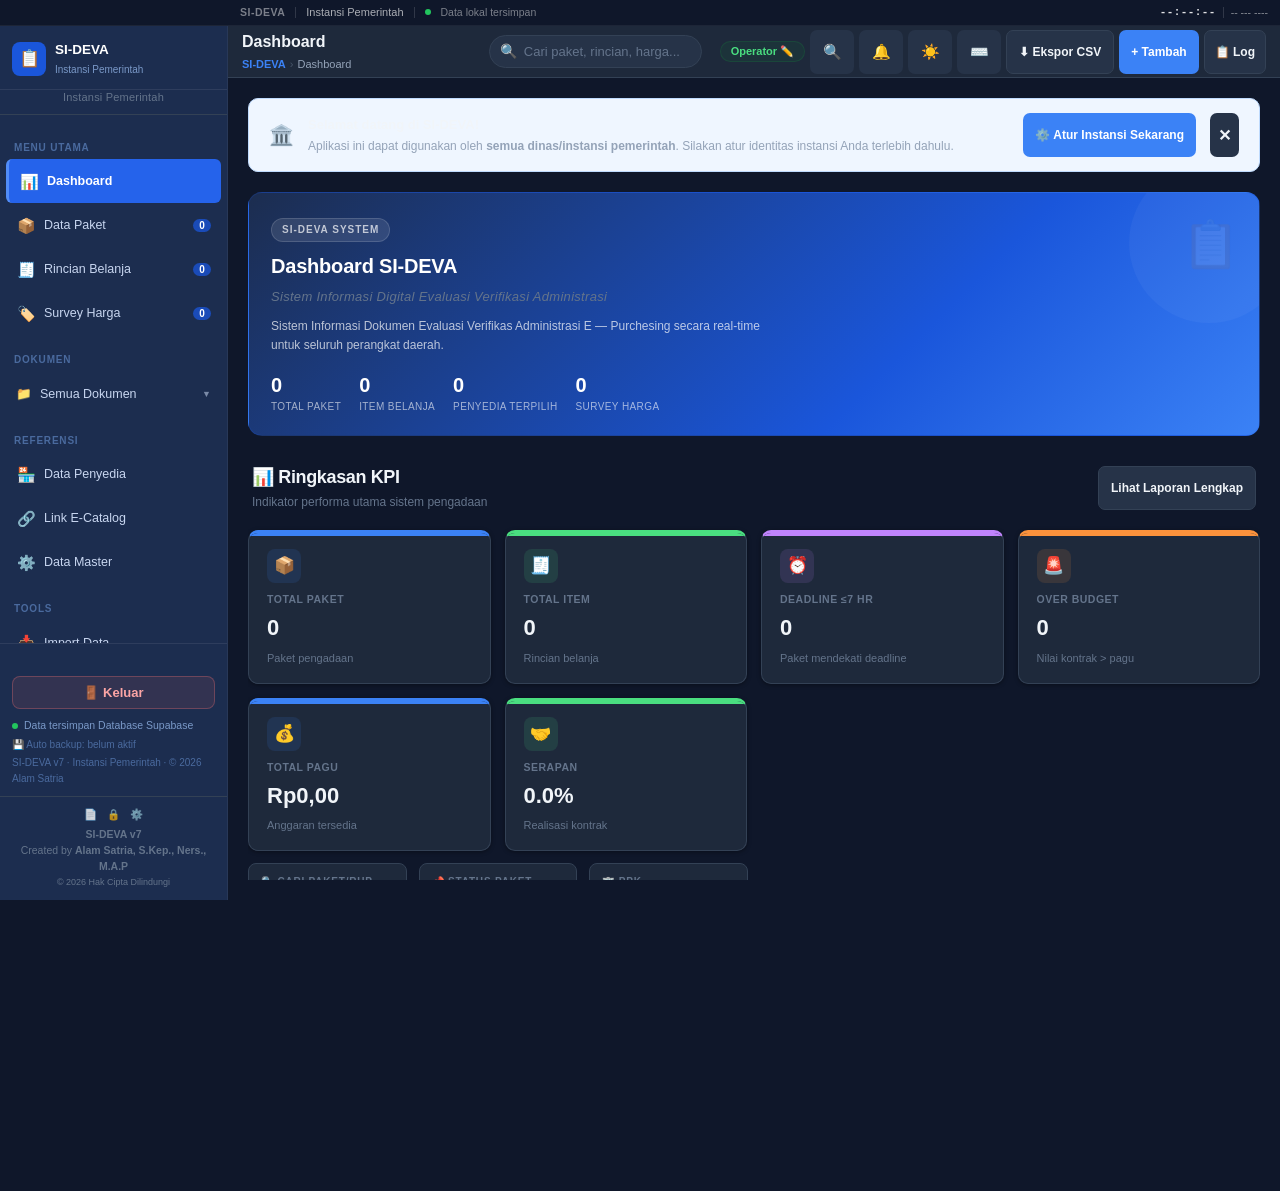
==== commit 57a1b7ea: "Update index.html" ====
--- a/sideva-8/index.html
+++ b/sideva-8/index.html
@@ -302,7 +302,8 @@
 
     <!-- Footer sidebar -->
     <div class="sidebar-footer">
-      <button id="logout-btn" style="background:#d33; color:white; border:none; padding:8px 16px; border-radius:6px;">Keluar</button>
+      <button id="logout-btn" class="sidebar-logout" onclick="doCloudLogout()" style="width:100%;margin-bottom:8px;padding:8px 12px;border-radius:8px;border:1px solid rgba(248,113,113,.3);background:rgba(248,113,113,.1);color:#fca5a5;font-size:13px;font-weight:600;cursor:pointer;display:flex;align-items:center;gap:6px;justify-content:center;">
+    🚪 Keluar
       </button>
       <div class="sidebar-status"><span class="status-dot"></span> Data tersimpan Database Supabase</div>
       <div id="auto-backup-status">💾 Auto backup: belum aktif</div>
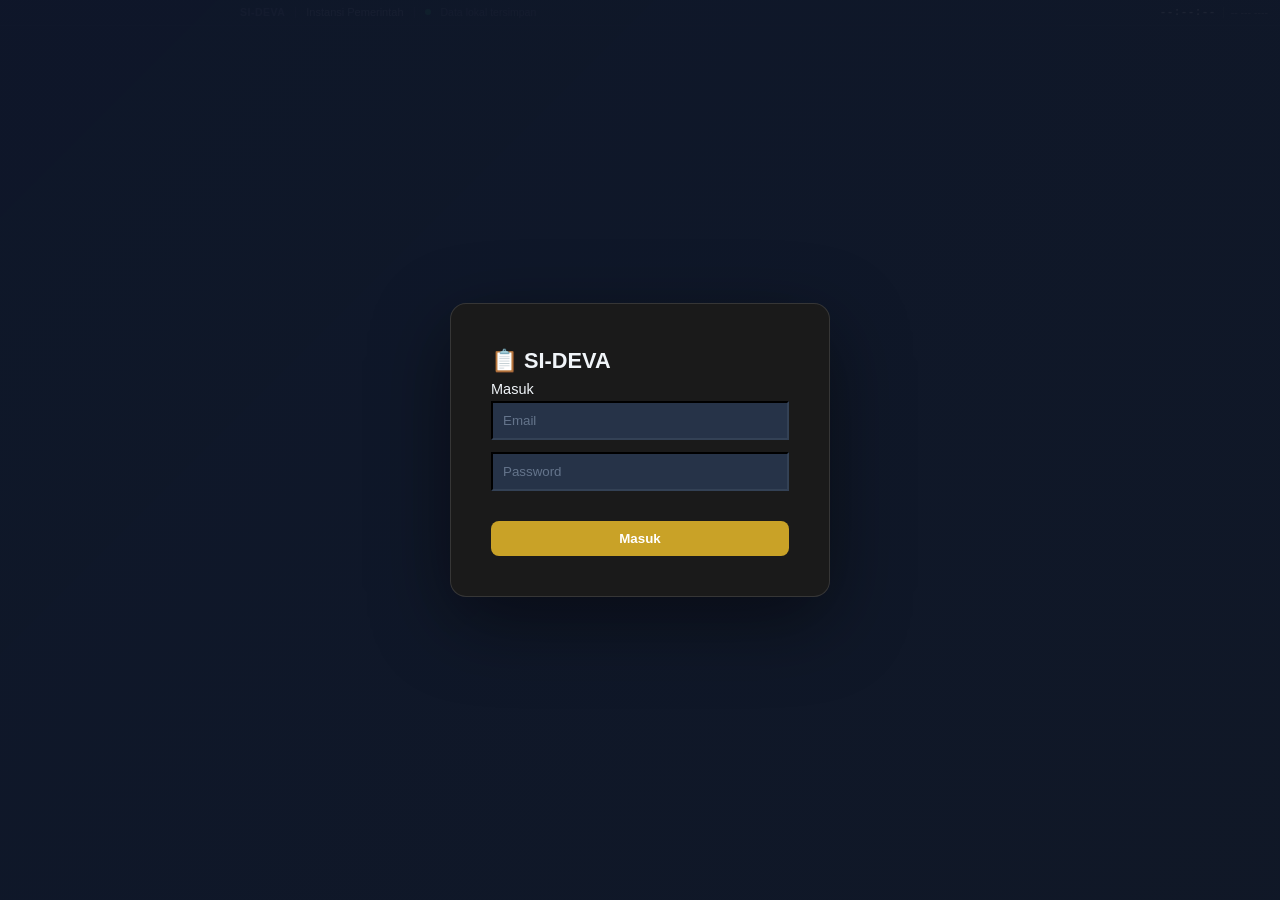
==== commit 37bb8d7d: "Add files via upload" ====
--- a/sideva-8/index.html
+++ b/sideva-8/index.html
@@ -5571,8 +5571,8 @@
 
 <!-- KONFIGURASI & BACKEND (WAJIB PALING ATAS) -->
 <script src="js/config.js"></script>
-<script src="js/supabase-db.js"></script>
-<script src="js/supabase-auth.js"></script>
+<script src="js/supabase-db.js?v=1.1"></script>
+<script src="js/supabase-auth.js?v=1.3"></script>
 
 <!-- MULTI OPD (LANGSUNG SETELAH AUTH) -->
 <script src="js/multi-opd-db.js"></script>
@@ -5623,7 +5623,9 @@
 <script src="js/audit-log.js"></script>
 <!-- <script src="mobile-camera-upload.js"></script> -->
   
-
+<meta http-equiv="Cache-Control" content="no-cache, no-store, must-revalidate">
+<meta http-equiv="Pragma" content="no-cache">
+<meta http-equiv="Expires" content="0">
 
   
 
